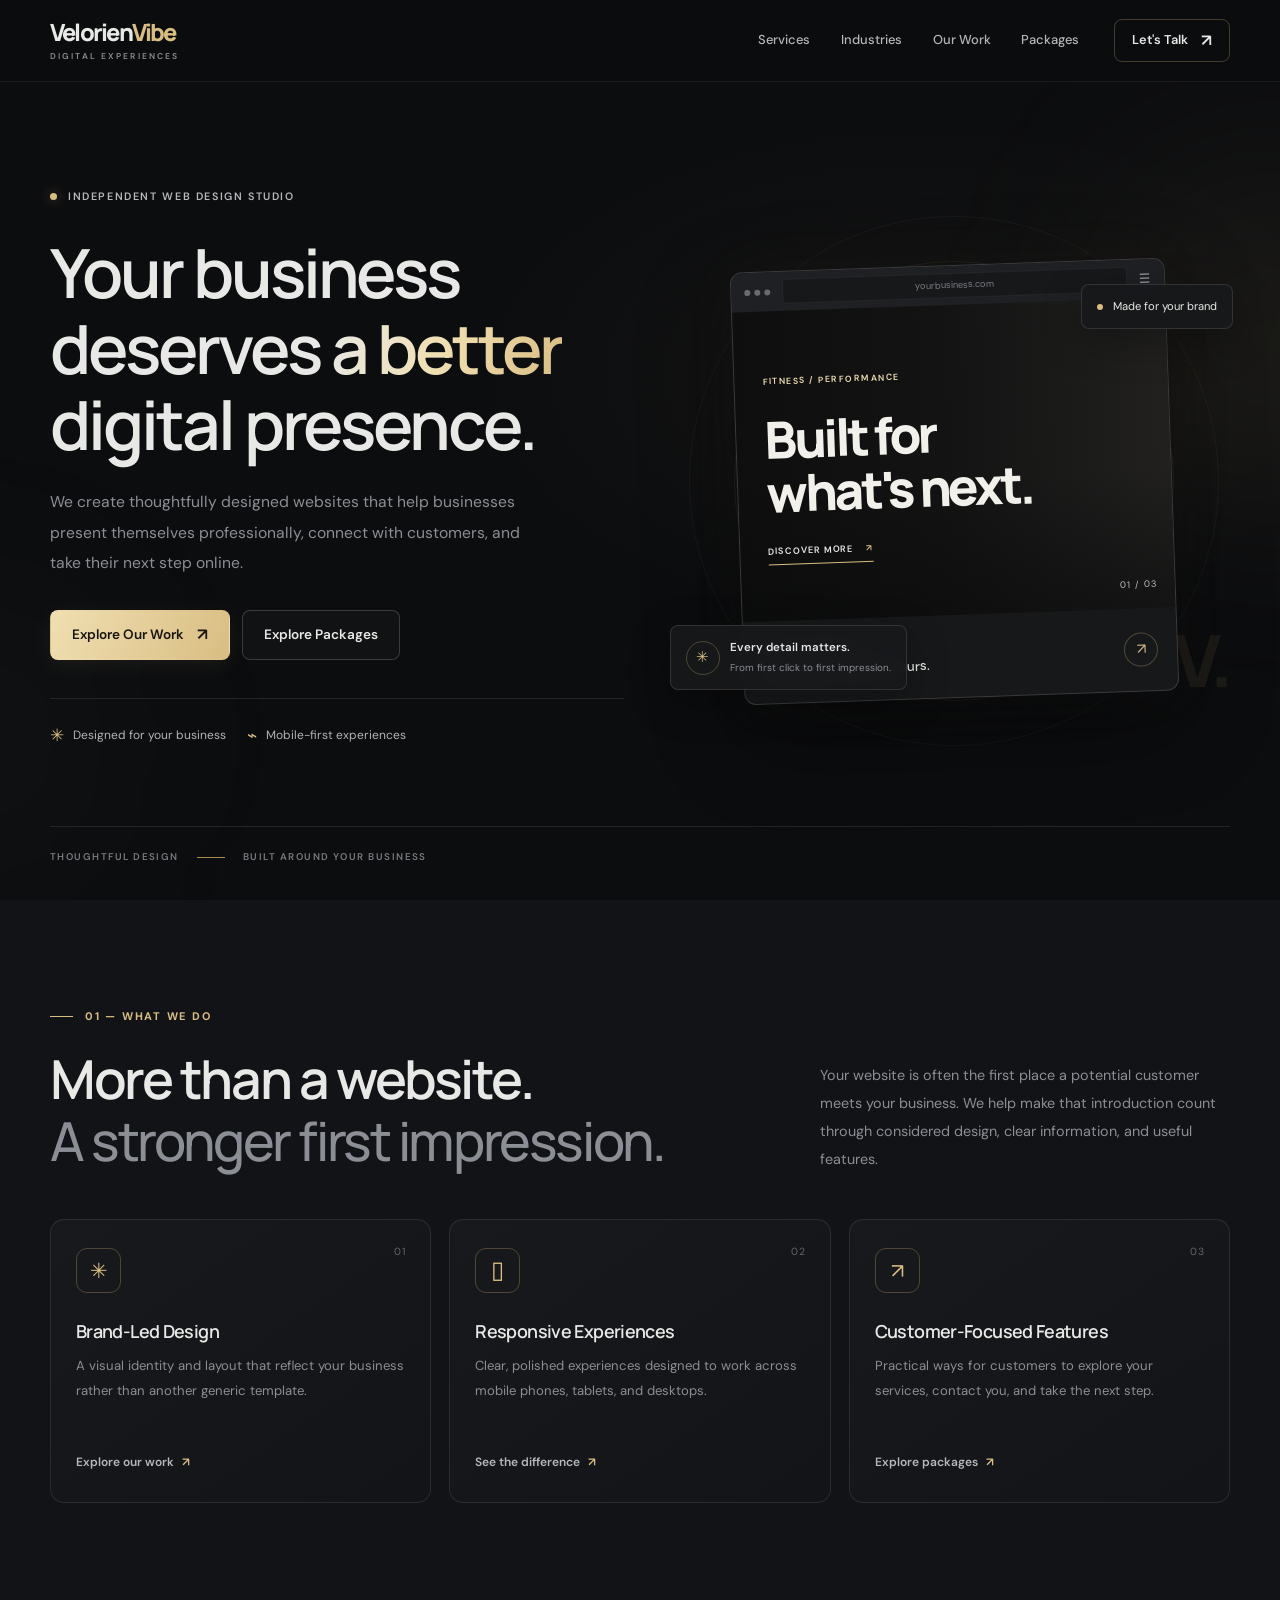
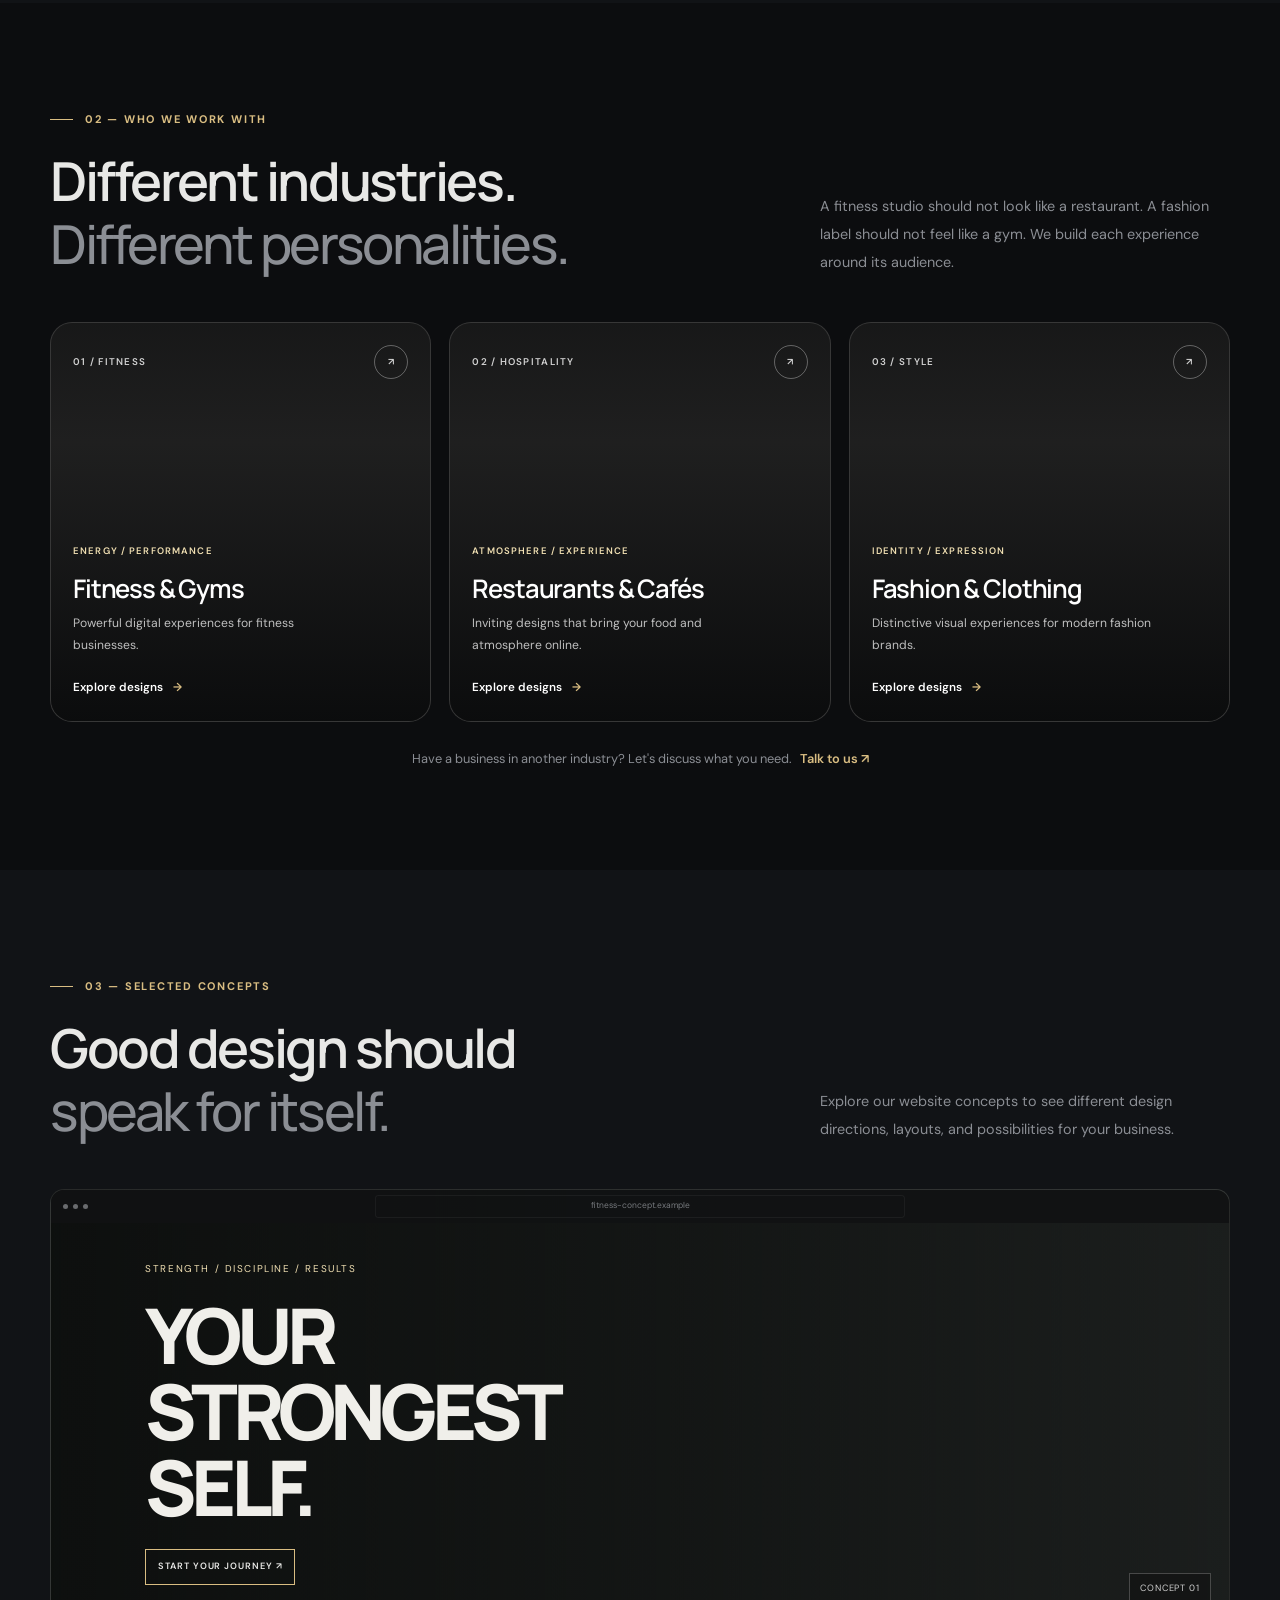
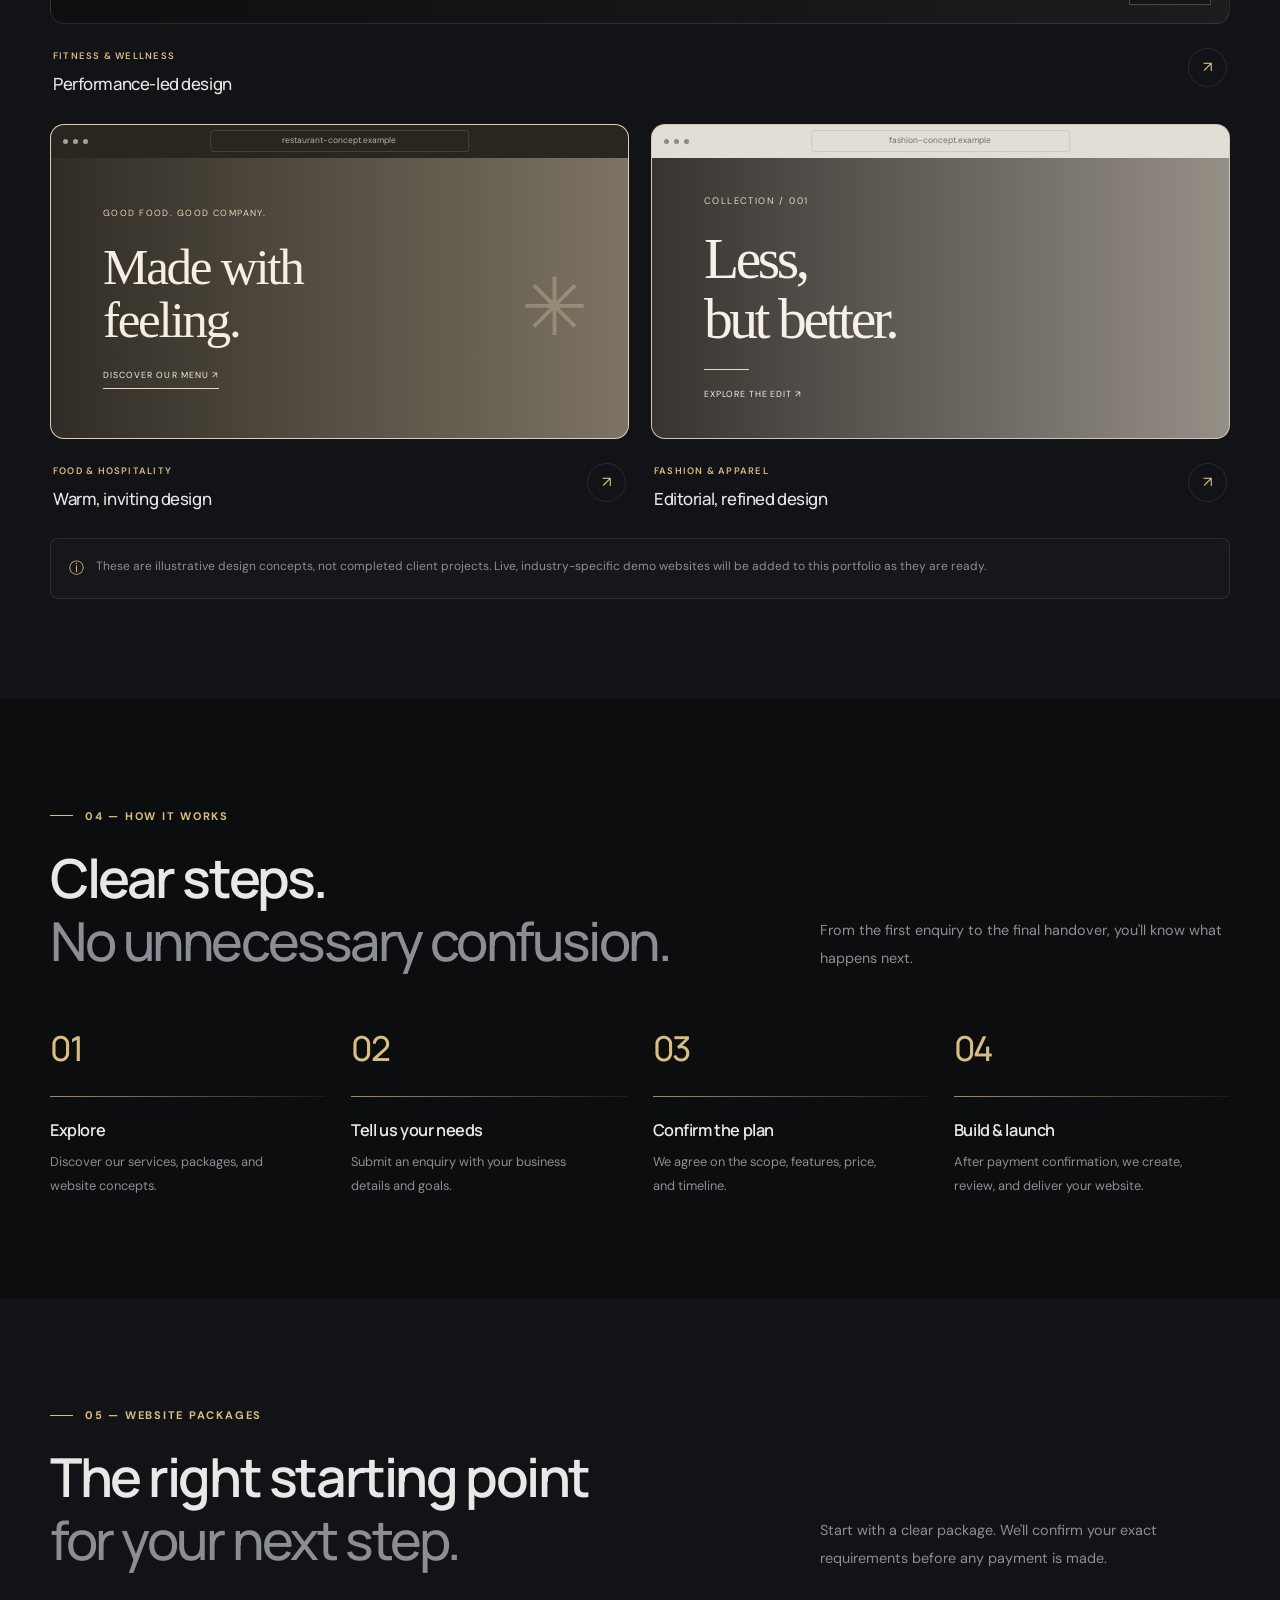
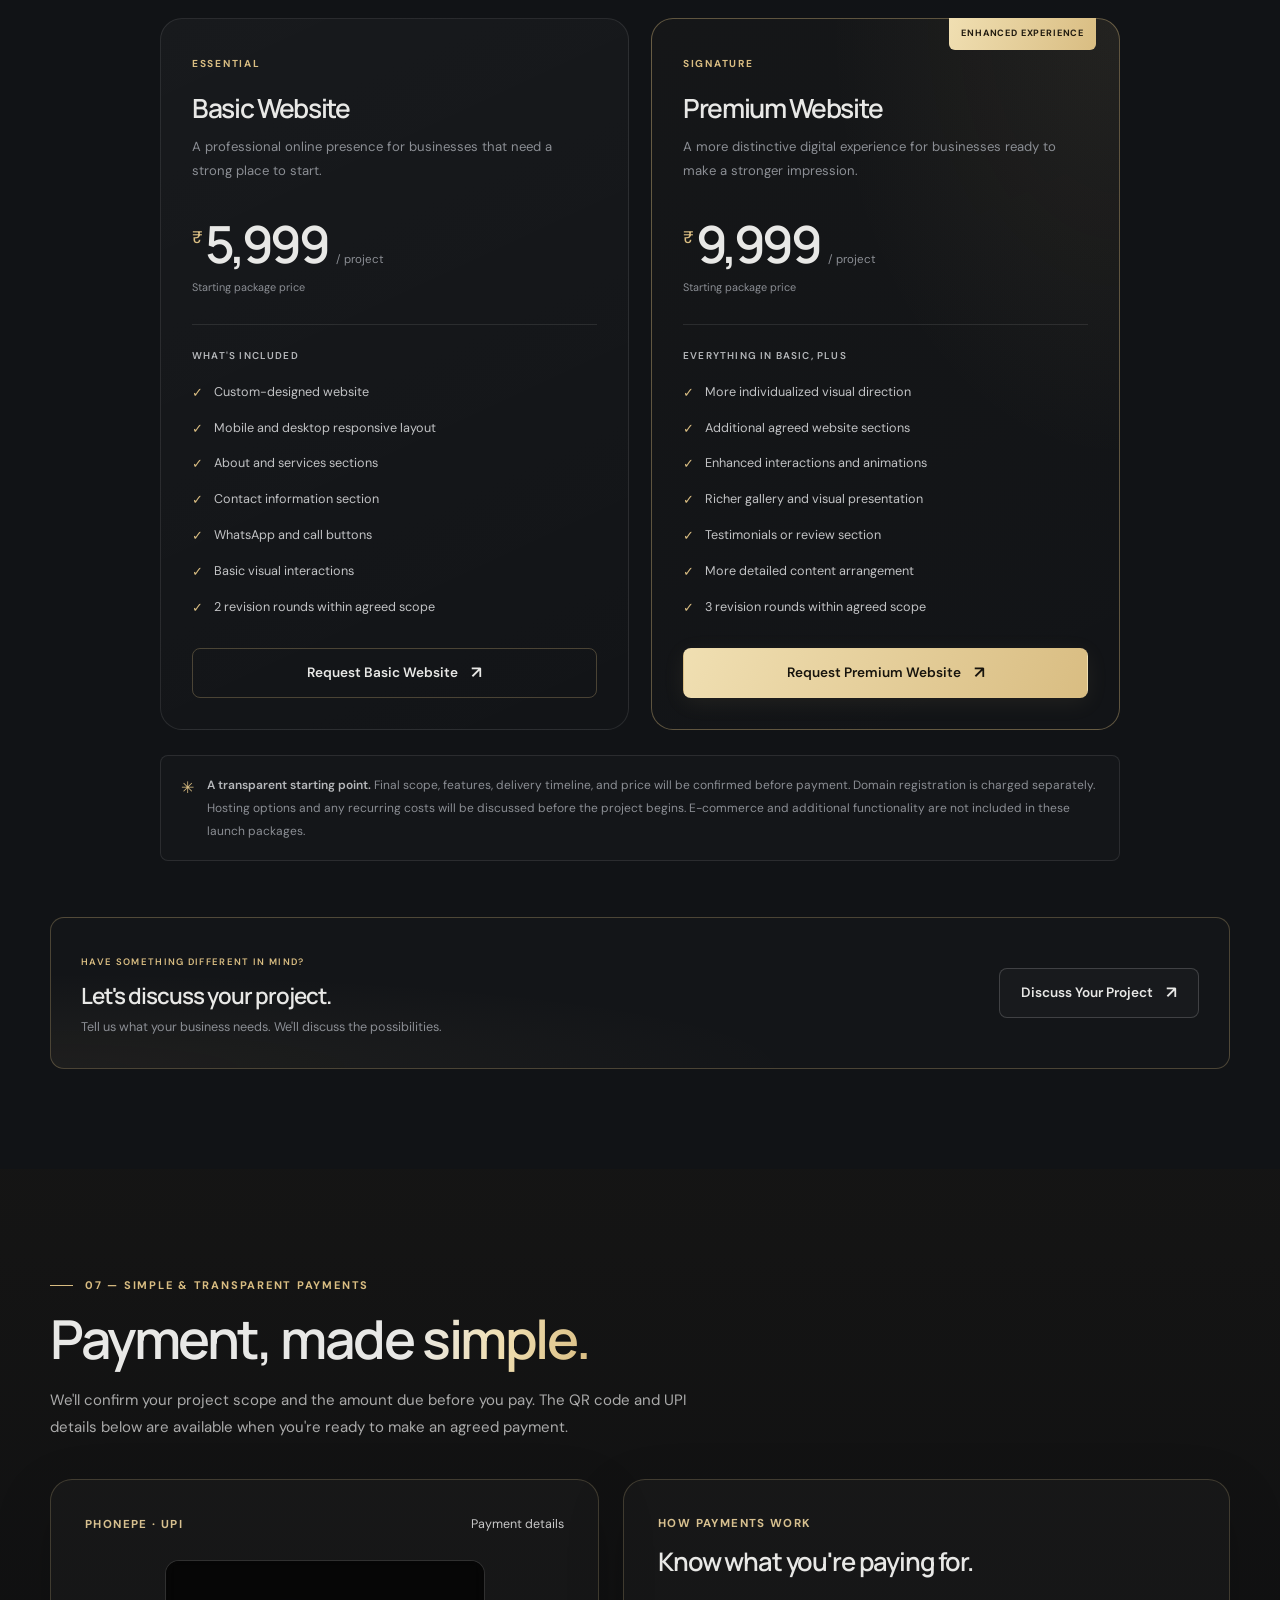
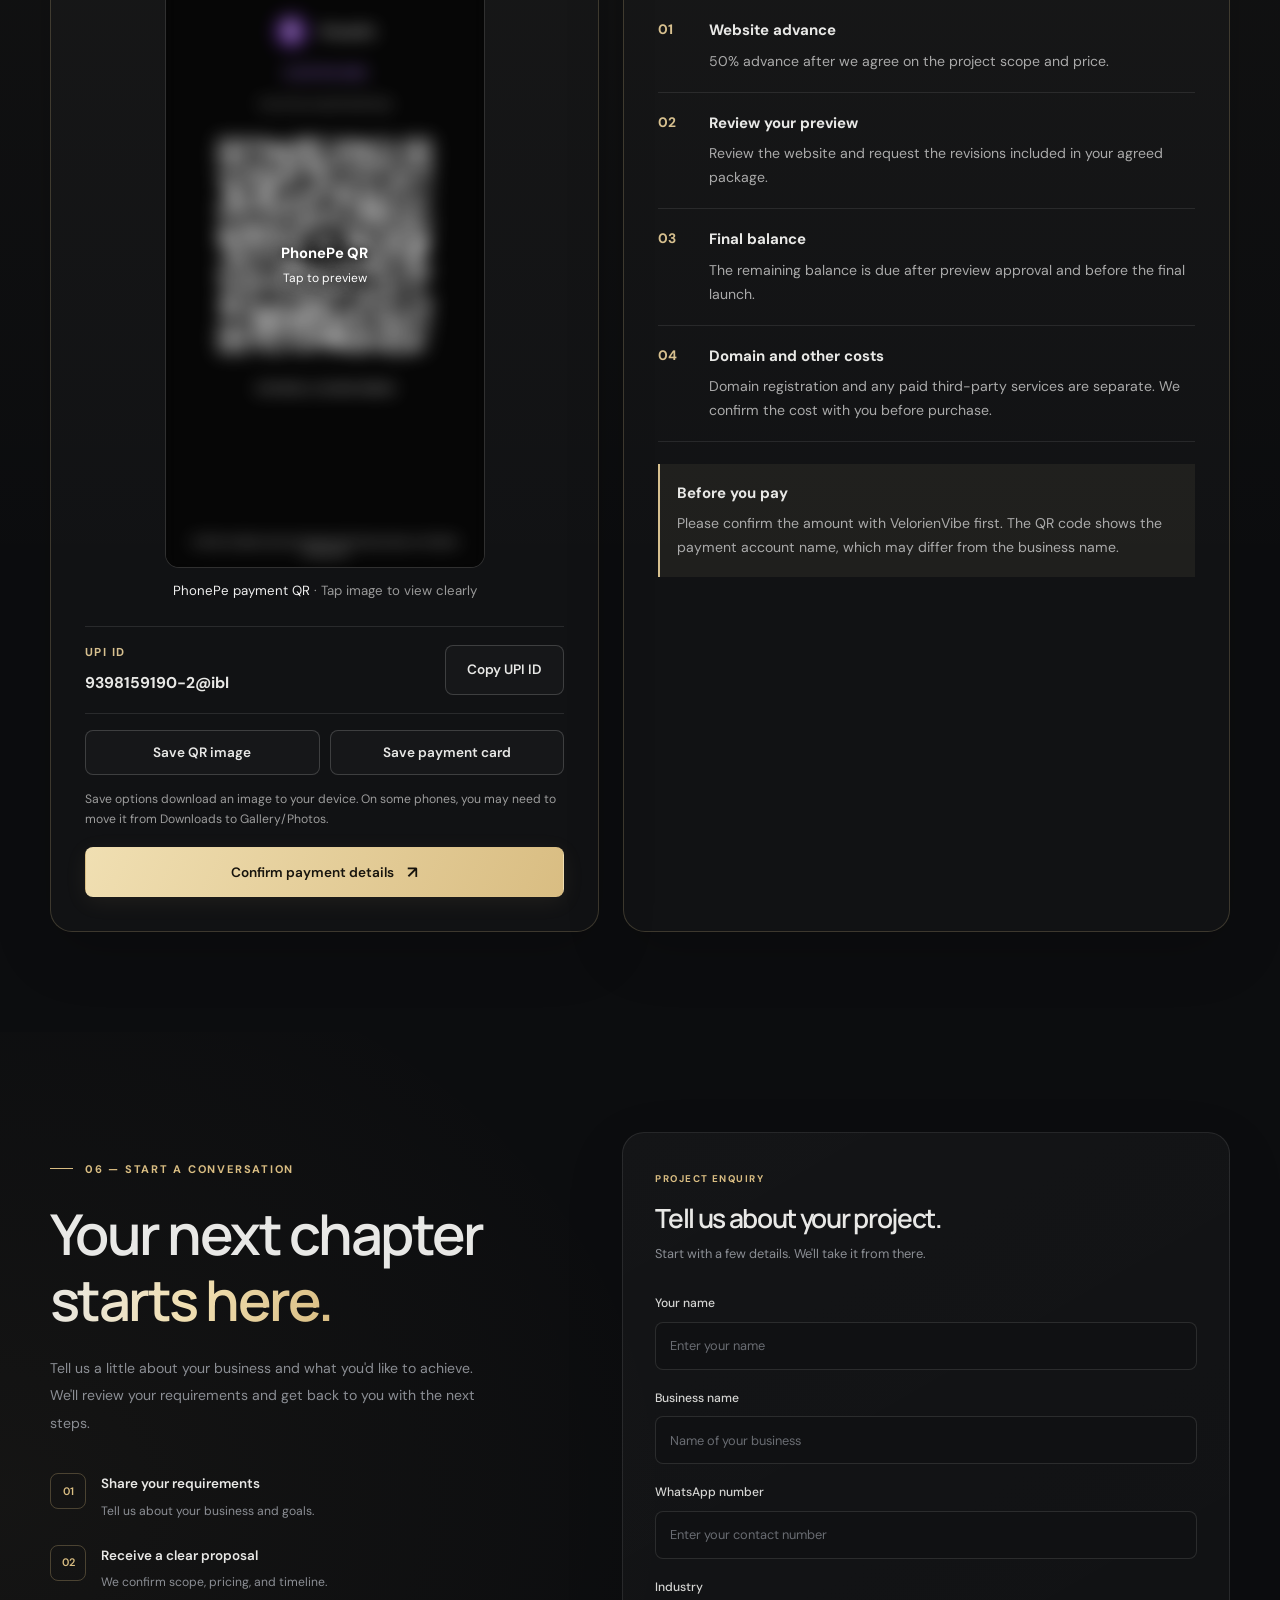
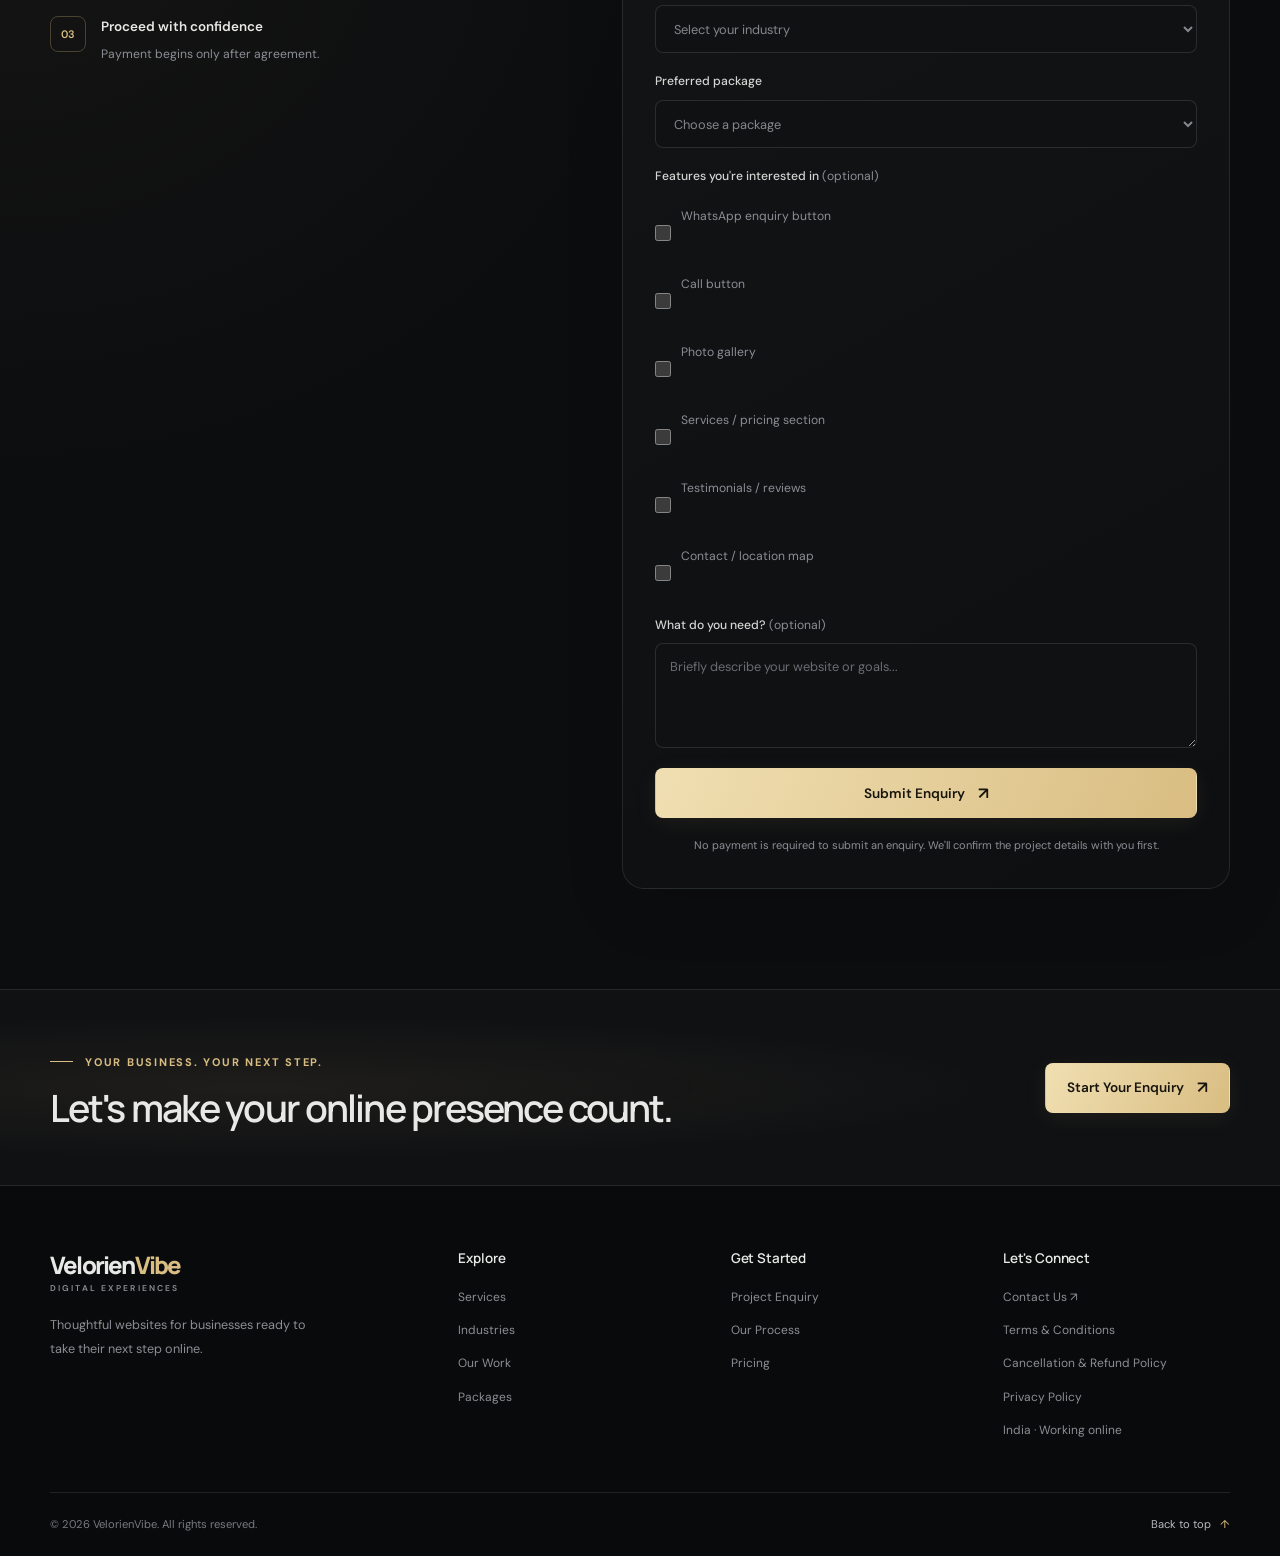
==== index.html @ 6d1ab7b6 "first commit" ====
<!DOCTYPE html>
<html lang="en">
<head>
    <meta charset="UTF-8">
    <meta name="viewport" content="width=device-width, initial-scale=1.0">

    <meta name="theme-color" content="#101010">
    <meta name="description" content="VelorienVibe creates professional, responsive websites for gyms, restaurants, fashion brands, and growing businesses. Explore our designs and request your website.">

    <title>VelorienVibe | Websites That Move Your Business Forward</title>

    <link rel="preconnect" href="https://fonts.googleapis.com">
    <link rel="preconnect" href="https://fonts.gstatic.com" crossorigin>

    <link href="https://fonts.googleapis.com/css2?family=DM+Sans:wght@400;500;600;700&family=Manrope:wght@400;500;600;700;800&display=swap" rel="stylesheet">

    <link rel="stylesheet" href="style.css">

    <script src="script.js" defer></script>
</head>

<body>

    <!-- Accessibility -->
    <a href="#main-content" class="skip-link">Skip to content</a>

    <!-- Header -->
    <header class="site-header" id="top">

        <div class="container header-inner">

            <a href="#top" class="brand" aria-label="VelorienVibe home">
                <span class="brand-name">Velorien<span>Vibe</span></span>
                <span class="brand-caption">DIGITAL EXPERIENCES</span>
            </a>

            <button
                class="menu-toggle"
                id="menu-toggle"
                type="button"
                aria-label="Open navigation menu"
                aria-expanded="false"
                aria-controls="primary-navigation"
            >
                <span></span>
                <span></span>
                <span></span>
            </button>

            <nav class="primary-navigation" id="primary-navigation" aria-label="Main navigation">

                <a href="#services" class="nav-link">Services</a>
                <a href="#industries" class="nav-link">Industries</a>
                <a href="#portfolio" class="nav-link">Our Work</a>
                <a href="#packages" class="nav-link">Packages</a>

                <a href="#contact" class="button button-small button-outline nav-contact">
                    Let's Talk <span aria-hidden="true">↗</span>
                </a>

            </nav>

        </div>

    </header>


    <main id="main-content">

        <!-- Hero -->
        <section class="hero section-padding">

            <div class="hero-glow hero-glow-one"></div>
            <div class="hero-glow hero-glow-two"></div>

            <div class="container hero-grid">

                <div class="hero-content">

                    <div class="eyebrow">
                        <span class="status-dot"></span>
                        <span>INDEPENDENT WEB DESIGN STUDIO</span>
                    </div>

                    <h1>
                        Your business deserves
                        <span class="text-gradient">a better</span>
                        <span class="hero-heading-last">digital presence.</span>
                    </h1>

                    <p class="hero-description">
                        We create thoughtfully designed websites that help
                        businesses present themselves professionally, connect
                        with customers, and take their next step online.
                    </p>

                    <div class="hero-actions">

                        <a href="#portfolio" class="button button-primary">
                            Explore Our Work
                            <span aria-hidden="true">↗</span>
                        </a>

                        <a href="#packages" class="button button-secondary">
                            Explore Packages
                        </a>

                    </div>

                    <div class="hero-proof">

                        <div class="proof-item">
                            <span class="proof-icon" aria-hidden="true">✳</span>
                            <span>Designed for your business</span>
                        </div>

                        <div class="proof-item">
                            <span class="proof-icon" aria-hidden="true">⌁</span>
                            <span>Mobile-first experiences</span>
                        </div>

                    </div>

                </div>


                <!-- Visual portfolio preview -->
                <div class="hero-visual" aria-label="Website design preview">

                    <div class="visual-orbit orbit-one"></div>
                    <div class="visual-orbit orbit-two"></div>

                    <div class="floating-label label-top">
                        <span class="label-dot"></span>
                        Made for your brand
                    </div>

                    <div class="showcase-window">

                        <div class="showcase-topbar">

                            <div class="window-dots" aria-hidden="true">
                                <span></span>
                                <span></span>
                                <span></span>
                            </div>

                            <div class="window-address">yourbusiness.com</div>

                            <span class="window-menu-icon" aria-hidden="true">☰</span>

                        </div>

                        <div class="showcase-image showcase-gym">

                            <div class="showcase-image-overlay"></div>

                            <div class="showcase-copy">

                                <span class="showcase-category">FITNESS / PERFORMANCE</span>

                                <h2>Built for<br>what's next.</h2>

                                <span class="showcase-cta">
                                    DISCOVER MORE <span aria-hidden="true">↗</span>
                                </span>

                            </div>

                            <div class="showcase-index">01 / 03</div>

                        </div>

                        <div class="showcase-bottom">

                            <div>
                                <span class="mini-label">DESIGN APPROACH</span>
                                <strong>Purposeful. Distinct. Yours.</strong>
                            </div>

                            <span class="showcase-arrow" aria-hidden="true">↗</span>

                        </div>

                    </div>


                    <div class="floating-label label-bottom">
                        <span class="gold-star" aria-hidden="true">✳</span>

                        <div>
                            <strong>Every detail matters.</strong>
                            <span>From first click to first impression.</span>
                        </div>

                    </div>

                    <span class="visual-decoration decoration-one" aria-hidden="true">V.</span>

                </div>

            </div>

            <div class="container hero-bottom-line">
                <span>THOUGHTFUL DESIGN</span>
                <span class="bottom-line-divider"></span>
                <span>BUILT AROUND YOUR BUSINESS</span>
            </div>

        </section>


        <!-- Brand introduction -->
        <section class="intro-section section-padding" id="services">

            <div class="container">

                <div class="section-heading">

                    <div class="section-kicker">01 — WHAT WE DO</div>

                    <div class="section-heading-main">

                        <h2>
                            More than a website.<br>
                            <span class="text-muted">A stronger first impression.</span>
                        </h2>

                        <p>
                            Your website is often the first place a potential
                            customer meets your business. We help make that
                            introduction count through considered design,
                            clear information, and useful features.
                        </p>

                    </div>

                </div>


                <div class="service-grid">

                    <article class="service-card">

                        <span class="service-number">01</span>

                        <div class="service-icon" aria-hidden="true">✳</div>

                        <h3>Brand-Led Design</h3>

                        <p>
                            A visual identity and layout that reflect your
                            business rather than another generic template.
                        </p>

                        <a href="#portfolio" class="text-link">
                            Explore our work <span aria-hidden="true">↗</span>
                        </a>

                    </article>


                    <article class="service-card">

                        <span class="service-number">02</span>

                        <div class="service-icon service-icon-mobile" aria-hidden="true">▯</div>

                        <h3>Responsive Experiences</h3>

                        <p>
                            Clear, polished experiences designed to work
                            across mobile phones, tablets, and desktops.
                        </p>

                        <a href="#portfolio" class="text-link">
                            See the difference <span aria-hidden="true">↗</span>
                        </a>

                    </article>


                    <article class="service-card">

                        <span class="service-number">03</span>

                        <div class="service-icon" aria-hidden="true">↗</div>

                        <h3>Customer-Focused Features</h3>

                        <p>
                            Practical ways for customers to explore your
                            services, contact you, and take the next step.
                        </p>

                        <a href="#packages" class="text-link">
                            Explore packages <span aria-hidden="true">↗</span>
                        </a>

                    </article>

                </div>

            </div>

        </section>


        <!-- Industries -->
        <section class="industries-section section-padding" id="industries">

            <div class="container">

                <div class="section-heading">

                    <div class="section-kicker">02 — WHO WE WORK WITH</div>

                    <div class="section-heading-main">

                        <h2>
                            Different industries.<br>
                            <span class="text-muted">Different personalities.</span>
                        </h2>

                        <p>
                            A fitness studio should not look like a restaurant.
                            A fashion label should not feel like a gym.
                            We build each experience around its audience.
                        </p>

                    </div>

                </div>


                <div class="industry-grid">

                    <a href="#portfolio" class="industry-card industry-fitness">

                        <div class="industry-card-overlay"></div>

                        <div class="industry-topline">
                            <span>01 / FITNESS</span>
                            <span class="industry-arrow" aria-hidden="true">↗</span>
                        </div>

                        <div class="industry-content">
                            <span class="industry-small-title">ENERGY / PERFORMANCE</span>
                            <h3>Fitness & Gyms</h3>
                            <p>Powerful digital experiences for fitness businesses.</p>
                            <span class="industry-explore">Explore designs <span aria-hidden="true">→</span></span>
                        </div>

                    </a>


                    <a href="#portfolio" class="industry-card industry-restaurant">

                        <div class="industry-card-overlay"></div>

                        <div class="industry-topline">
                            <span>02 / HOSPITALITY</span>
                            <span class="industry-arrow" aria-hidden="true">↗</span>
                        </div>

                        <div class="industry-content">
                            <span class="industry-small-title">ATMOSPHERE / EXPERIENCE</span>
                            <h3>Restaurants & Cafés</h3>
                            <p>Inviting designs that bring your food and atmosphere online.</p>
                            <span class="industry-explore">Explore designs <span aria-hidden="true">→</span></span>
                        </div>

                    </a>


                    <a href="#portfolio" class="industry-card industry-fashion">

                        <div class="industry-card-overlay"></div>

                        <div class="industry-topline">
                            <span>03 / STYLE</span>
                            <span class="industry-arrow" aria-hidden="true">↗</span>
                        </div>

                        <div class="industry-content">
                            <span class="industry-small-title">IDENTITY / EXPRESSION</span>
                            <h3>Fashion & Clothing</h3>
                            <p>Distinctive visual experiences for modern fashion brands.</p>
                            <span class="industry-explore">Explore designs <span aria-hidden="true">→</span></span>
                        </div>

                    </a>

                </div>

                <p class="industry-note">
                    Have a business in another industry? Let's discuss what you need.
                    <a href="#contact">Talk to us <span aria-hidden="true">↗</span></a>
                </p>

            </div>

        </section>


        <!-- Portfolio -->
        <section class="portfolio-section section-padding" id="portfolio">

            <div class="container">

                <div class="section-heading">

                    <div class="section-kicker">03 — SELECTED CONCEPTS</div>

                    <div class="section-heading-main">

                        <h2>
                            Good design should<br>
                            <span class="text-muted">speak for itself.</span>
                        </h2>

                        <p>
                            Explore our website concepts to see different
                            design directions, layouts, and possibilities
                            for your business.
                        </p>

                    </div>

                </div>


                <div class="portfolio-grid">

                    <article class="portfolio-card portfolio-large">

                        <a href="#contact" class="portfolio-preview preview-fitness" aria-label="Enquire about a fitness website">

                            <div class="preview-browser">
                                <span></span><span></span><span></span>
                                <div class="preview-url">fitness-concept.example</div>
                            </div>

                            <div class="preview-fitness-content">
                                <span>STRENGTH / DISCIPLINE / RESULTS</span>
                                <strong>YOUR<br>STRONGEST<br>SELF.</strong>
                                <span class="preview-mini-button">START YOUR JOURNEY ↗</span>
                            </div>

                            <span class="preview-stamp">CONCEPT 01</span>

                        </a>

                        <div class="portfolio-info">
                            <div>
                                <span class="portfolio-category">FITNESS & WELLNESS</span>
                                <h3>Performance-led design</h3>
                            </div>

                            <a href="#contact" class="portfolio-link" aria-label="Enquire about performance-led design">↗</a>
                        </div>

                    </article>


                    <article class="portfolio-card">

                        <a href="#contact" class="portfolio-preview preview-restaurant" aria-label="Enquire about a restaurant website">

                            <div class="preview-browser">
                                <span></span><span></span><span></span>
                                <div class="preview-url">restaurant-concept.example</div>
                            </div>

                            <div class="preview-restaurant-content">
                                <span>GOOD FOOD. GOOD COMPANY.</span>
                                <strong>Made with<br>feeling.</strong>
                                <span class="restaurant-decoration" aria-hidden="true">✳</span>
                                <span class="restaurant-mini-link">DISCOVER OUR MENU ↗</span>
                            </div>

                        </a>

                        <div class="portfolio-info">
                            <div>
                                <span class="portfolio-category">FOOD & HOSPITALITY</span>
                                <h3>Warm, inviting design</h3>
                            </div>

                            <a href="#contact" class="portfolio-link" aria-label="Enquire about restaurant design">↗</a>
                        </div>

                    </article>


                    <article class="portfolio-card">

                        <a href="#contact" class="portfolio-preview preview-fashion" aria-label="Enquire about a fashion website">

                            <div class="preview-browser">
                                <span></span><span></span><span></span>
                                <div class="preview-url">fashion-concept.example</div>
                            </div>

                            <div class="preview-fashion-content">
                                <span>COLLECTION / 001</span>
                                <strong>Less,<br>but better.</strong>
                                <span class="fashion-line"></span>
                                <span class="fashion-mini-link">EXPLORE THE EDIT ↗</span>
                            </div>

                        </a>

                        <div class="portfolio-info">
                            <div>
                                <span class="portfolio-category">FASHION & APPAREL</span>
                                <h3>Editorial, refined design</h3>
                            </div>

                            <a href="#contact" class="portfolio-link" aria-label="Enquire about fashion design">↗</a>
                        </div>

                    </article>

                </div>


                <div class="portfolio-disclaimer">
                    <span class="disclaimer-icon" aria-hidden="true">ⓘ</span>
                    <p>
                        These are illustrative design concepts, not completed client projects.
                        Live, industry-specific demo websites will be added to this portfolio
                        as they are ready.
                    </p>
                </div>

            </div>

        </section>


        <!-- Process -->
        <section class="process-section section-padding" id="process">

            <div class="container">

                <div class="section-heading">

                    <div class="section-kicker">04 — HOW IT WORKS</div>

                    <div class="section-heading-main">

                        <h2>
                            Clear steps.<br>
                            <span class="text-muted">No unnecessary confusion.</span>
                        </h2>

                        <p>
                            From the first enquiry to the final handover,
                            you'll know what happens next.
                        </p>

                    </div>

                </div>


                <div class="process-grid">

                    <article class="process-step">
                        <span class="process-number">01</span>
                        <span class="process-line"></span>
                        <h3>Explore</h3>
                        <p>Discover our services, packages, and website concepts.</p>
                    </article>

                    <article class="process-step">
                        <span class="process-number">02</span>
                        <span class="process-line"></span>
                        <h3>Tell us your needs</h3>
                        <p>Submit an enquiry with your business details and goals.</p>
                    </article>

                    <article class="process-step">
                        <span class="process-number">03</span>
                        <span class="process-line"></span>
                        <h3>Confirm the plan</h3>
                        <p>We agree on the scope, features, price, and timeline.</p>
                    </article>

                    <article class="process-step">
                        <span class="process-number">04</span>
                        <span class="process-line"></span>
                        <h3>Build & launch</h3>
                        <p>After payment confirmation, we create, review, and deliver your website.</p>
                    </article>

                </div>

            </div>

        </section>


        <!-- Packages -->
        <section class="packages-section section-padding" id="packages">

            <div class="container">

                <div class="section-heading">

                    <div class="section-kicker">05 — WEBSITE PACKAGES</div>

                    <div class="section-heading-main">

                        <h2>
                            The right starting point<br>
                            <span class="text-muted">for your next step.</span>
                        </h2>

                        <p>
                            Start with a clear package. We'll confirm your
                            exact requirements before any payment is made.
                        </p>

                    </div>

                </div>


                <div class="package-grid">

                    <!-- Basic -->
                    <article class="package-card">

                        <div class="package-top">

                            <span class="package-label">ESSENTIAL</span>

                            <h3>Basic Website</h3>

                            <p>
                                A professional online presence for businesses
                                that need a strong place to start.
                            </p>

                            <div class="package-price">
                                <span class="currency">₹</span>
                                <span class="price-number">5,999</span>
                                <span class="price-suffix">/ project</span>
                            </div>

                            <span class="package-price-note">Starting package price</span>

                        </div>


                        <div class="package-divider"></div>

                        <div class="package-features-heading">WHAT'S INCLUDED</div>

                        <ul class="feature-list">
                            <li><span aria-hidden="true">✓</span> Custom-designed website</li>
                            <li><span aria-hidden="true">✓</span> Mobile and desktop responsive layout</li>
                            <li><span aria-hidden="true">✓</span> About and services sections</li>
                            <li><span aria-hidden="true">✓</span> Contact information section</li>
                            <li><span aria-hidden="true">✓</span> WhatsApp and call buttons</li>
                            <li><span aria-hidden="true">✓</span> Basic visual interactions</li>
                            <li><span aria-hidden="true">✓</span> 2 revision rounds within agreed scope</li>
                        </ul>

                        <a
                            href="#contact"
                            class="button button-package button-outline"
                            data-package="Basic Website"
                        >
                            Request Basic Website
                            <span aria-hidden="true">↗</span>
                        </a>

                    </article>


                    <!-- Premium -->
                    <article class="package-card package-featured">

                        <div class="package-ribbon">ENHANCED EXPERIENCE</div>

                        <div class="package-top">

                            <span class="package-label">SIGNATURE</span>

                            <h3>Premium Website</h3>

                            <p>
                                A more distinctive digital experience for
                                businesses ready to make a stronger impression.
                            </p>

                            <div class="package-price">
                                <span class="currency">₹</span>
                                <span class="price-number">9,999</span>
                                <span class="price-suffix">/ project</span>
                            </div>

                            <span class="package-price-note">Starting package price</span>

                        </div>


                        <div class="package-divider"></div>

                        <div class="package-features-heading">EVERYTHING IN BASIC, PLUS</div>

                        <ul class="feature-list">
                            <li><span aria-hidden="true">✓</span> More individualized visual direction</li>
                            <li><span aria-hidden="true">✓</span> Additional agreed website sections</li>
                            <li><span aria-hidden="true">✓</span> Enhanced interactions and animations</li>
                            <li><span aria-hidden="true">✓</span> Richer gallery and visual presentation</li>
                            <li><span aria-hidden="true">✓</span> Testimonials or review section</li>
                            <li><span aria-hidden="true">✓</span> More detailed content arrangement</li>
                            <li><span aria-hidden="true">✓</span> 3 revision rounds within agreed scope</li>
                        </ul>

                        <a
                            href="#contact"
                            class="button button-package button-primary"
                            data-package="Premium Website"
                        >
                            Request Premium Website
                            <span aria-hidden="true">↗</span>
                        </a>

                    </article>

                </div>


                <div class="package-terms">

                    <span class="terms-icon" aria-hidden="true">✳</span>

                    <p>
                        <strong>A transparent starting point.</strong>
                        Final scope, features, delivery timeline, and price
                        will be confirmed before payment. Domain registration
                        is charged separately. Hosting options and any
                        recurring costs will be discussed before the project
                        begins. E-commerce and additional functionality are
                        not included in these launch packages.
                    </p>

                </div>


                <div class="custom-project">

                    <div>
                        <span class="custom-kicker">HAVE SOMETHING DIFFERENT IN MIND?</span>
                        <h3>Let's discuss your project.</h3>
                        <p>Tell us what your business needs. We'll discuss the possibilities.</p>
                    </div>

                    <a href="#contact" class="button button-secondary">
                        Discuss Your Project <span aria-hidden="true">↗</span>
                    </a>

                </div>

            </div>

        </section>



        <!-- Payment information -->
        <section class="payment-section section-padding" id="payment">
            <div class="container">
                <div class="payment-intro">
                    <div class="section-kicker">07 — SIMPLE & TRANSPARENT PAYMENTS</div>
                    <h2>Payment, made <span class="text-gradient">simple.</span></h2>
                    <p>We'll confirm your project scope and the amount due before you pay. The QR code and UPI details below are available when you're ready to make an agreed payment.</p>
                </div>
                <div class="payment-layout">
                    <div class="payment-card payment-qr-card">
                        <div class="payment-card-top">
                            <span class="payment-eyebrow">PHONEPE · UPI</span>
                            <span class="payment-status-dot">Payment details</span>
                        </div>
                        <button type="button" class="qr-preview" id="qrPreviewButton" aria-label="Preview PhonePe payment QR code">
                            <img src="phonepe-qr.png" alt="PhonePe UPI QR code" id="paymentQrImage">
                            <span class="qr-preview-overlay"><span class="qr-preview-title">PhonePe QR</span><span class="qr-preview-hint">Tap to preview</span></span>
                        </button>
                        <p class="qr-caption">PhonePe payment QR <span>· Tap image to view clearly</span></p>
                        <div class="upi-row">
                            <div><span class="payment-label">UPI ID</span><strong id="paymentUpiId">9398159190-2@ibl</strong></div>
                            <button type="button" class="button button-secondary copy-upi-button" id="copyUpiButton">Copy UPI ID</button>
                        </div>
                        <div class="payment-actions">
                            <button type="button" class="button button-secondary" id="saveQrButton">Save QR image</button>
                            <button type="button" class="button button-secondary" id="savePaymentCardButton">Save payment card</button>
                        </div>
                        <p class="payment-small-note" id="paymentActionStatus" role="status" aria-live="polite">Save options download an image to your device. On some phones, you may need to move it from Downloads to Gallery/Photos.</p>
                        <button type="button" class="button button-primary payment-confirm-button" id="confirmPaymentButton">Confirm payment details <span aria-hidden="true">↗</span></button>
                    </div>
                    <div class="payment-card payment-steps-card">
                        <span class="payment-eyebrow">HOW PAYMENTS WORK</span>
                        <h3>Know what you're paying for.</h3>
                        <div class="payment-step"><span>01</span><div><strong>Website advance</strong><p>50% advance after we agree on the project scope and price.</p></div></div>
                        <div class="payment-step"><span>02</span><div><strong>Review your preview</strong><p>Review the website and request the revisions included in your agreed package.</p></div></div>
                        <div class="payment-step"><span>03</span><div><strong>Final balance</strong><p>The remaining balance is due after preview approval and before the final launch.</p></div></div>
                        <div class="payment-step"><span>04</span><div><strong>Domain and other costs</strong><p>Domain registration and any paid third-party services are separate. We confirm the cost with you before purchase.</p></div></div>
                        <div class="payment-note"><strong>Before you pay</strong><p>Please confirm the amount with VelorienVibe first. The QR code shows the payment account name, which may differ from the business name.</p></div>
                    </div>
                </div>
            </div>
        </section>

        <!-- QR preview modal -->
        <div class="vv-modal" id="qrPreviewModal" role="dialog" aria-modal="true" aria-labelledby="qrModalTitle" hidden>
            <div class="vv-modal-backdrop" data-close-modal="qrPreviewModal"></div>
            <div class="vv-modal-panel qr-modal-panel">
                <button type="button" class="vv-modal-close" aria-label="Close QR preview" data-close-modal="qrPreviewModal">×</button>
                <span class="payment-eyebrow">PHONEPE · UPI</span>
                <h3 id="qrModalTitle">Scan & pay</h3>
                <img src="phonepe-qr.png" alt="Full PhonePe UPI QR code" class="qr-full-image">
                <p class="modal-upi-text">UPI ID: <strong>9398159190-2@ibl</strong></p>
                <div class="payment-actions modal-actions"><button type="button" class="button button-secondary" id="modalSaveQrButton">Save QR image</button><button type="button" class="button button-primary" data-close-modal="qrPreviewModal">Done</button></div>
            </div>
        </div>

        <!-- Payment confirmation modal -->
        <div class="vv-modal" id="paymentConfirmModal" role="dialog" aria-modal="true" aria-labelledby="paymentConfirmTitle" hidden>
            <div class="vv-modal-backdrop" data-close-modal="paymentConfirmModal"></div>
            <div class="vv-modal-panel confirm-modal-panel">
                <div class="confirm-modal-icon" aria-hidden="true">?</div>
                <h3 id="paymentConfirmTitle">Have you completed the payment?</h3>
                <p>Choose an option below. If you haven't paid yet, we'll keep you here so you can view the QR code and UPI details.</p>
                <div class="confirm-modal-actions"><button type="button" class="button button-primary" id="paymentYesButton">Yes, done</button><button type="button" class="button button-secondary" id="paymentNoButton">No, not done yet</button></div>
            </div>
        </div>

        <!-- Contact -->
        <section class="contact-section section-padding" id="contact">

            <div class="container contact-grid">

                <div class="contact-content">

                    <div class="section-kicker">06 — START A CONVERSATION</div>

                    <h2>
                        Your next chapter<br>
                        <span class="text-gradient">starts here.</span>
                    </h2>

                    <p>
                        Tell us a little about your business and what you'd
                        like to achieve. We'll review your requirements and
                        get back to you with the next steps.
                    </p>

                    <div class="contact-points">

                        <div class="contact-point">
                            <span class="contact-point-icon" aria-hidden="true">01</span>
                            <div>
                                <strong>Share your requirements</strong>
                                <span>Tell us about your business and goals.</span>
                            </div>
                        </div>

                        <div class="contact-point">
                            <span class="contact-point-icon" aria-hidden="true">02</span>
                            <div>
                                <strong>Receive a clear proposal</strong>
                                <span>We confirm scope, pricing, and timeline.</span>
                            </div>
                        </div>

                        <div class="contact-point">
                            <span class="contact-point-icon" aria-hidden="true">03</span>
                            <div>
                                <strong>Proceed with confidence</strong>
                                <span>Payment begins only after agreement.</span>
                            </div>
                        </div>

                    </div>

                </div>


                <!-- Front-end form structure; submission integration comes later -->
                <div class="contact-form-card">

                    <div class="form-heading">
                        <span class="form-step-label">PROJECT ENQUIRY</span>
                        <h3>Tell us about your project.</h3>
                        <p>Start with a few details. We'll take it from there.</p>
                    </div>


                    <form id="enquiry-form">

                        <div class="form-field">

                            <label for="customer-name">Your name</label>

                            <input
                                type="text"
                                id="customer-name"
                                name="name"
                                placeholder="Enter your name"
                                autocomplete="name"
                                required
                            >

                        </div>


                        <div class="form-field">

                            <label for="business-name">Business name</label>

                            <input
                                type="text"
                                id="business-name"
                                name="business"
                                placeholder="Name of your business"
                                autocomplete="organization"
                                required
                            >

                        </div>


                        <div class="form-field">

                            <label for="customer-phone">WhatsApp number</label>

                            <input
                                type="tel"
                                id="customer-phone"
                                name="phone"
                                placeholder="Enter your contact number"
                                autocomplete="tel"
                                inputmode="tel"
                                required
                            >

                        </div>


                        <div class="form-field">

                            <label for="business-industry">Industry</label>

                            <select id="business-industry" name="industry" required>

                                <option value="" disabled selected>Select your industry</option>
                                <option value="Fitness / Gym">Fitness / Gym</option>
                                <option value="Restaurant / Cafe">Restaurant / Café</option>
                                <option value="Fashion / Clothing">Fashion / Clothing</option>
                                <option value="Other">Other</option>

                            </select>

                        </div>


                        <div class="form-field">

                            <label for="website-package">Preferred package</label>

                            <select id="website-package" name="package" required>

                                <option value="" disabled selected>Choose a package</option>
                                <option value="Basic Website">Basic Website — ₹5,999</option>
                                <option value="Premium Website">Premium Website — ₹9,999</option>
                                <option value="Need guidance">Not sure — help me choose</option>
                                <option value="Custom project">Custom project discussion</option>

                            </select>

                        </div>


                        <fieldset class="form-field feature-options">
                            <legend>Features you're interested in <span>(optional)</span></legend>
                            <label class="feature-option"><input type="checkbox" name="features" value="WhatsApp enquiry button"> <span>WhatsApp enquiry button</span></label>
                            <label class="feature-option"><input type="checkbox" name="features" value="Call button"> <span>Call button</span></label>
                            <label class="feature-option"><input type="checkbox" name="features" value="Photo gallery"> <span>Photo gallery</span></label>
                            <label class="feature-option"><input type="checkbox" name="features" value="Services / pricing section"> <span>Services / pricing section</span></label>
                            <label class="feature-option"><input type="checkbox" name="features" value="Testimonials / reviews"> <span>Testimonials / reviews</span></label>
                            <label class="feature-option"><input type="checkbox" name="features" value="Contact / location map"> <span>Contact / location map</span></label>
                        </fieldset>


                        <div class="form-field">

                            <label for="project-details">What do you need? <span>(optional)</span></label>

                            <textarea
                                id="project-details"
                                name="details"
                                rows="3"
                                placeholder="Briefly describe your website or goals..."
                            ></textarea>

                        </div>


                        <button type="submit" class="button button-primary form-submit">
                            Submit Enquiry <span aria-hidden="true">↗</span>
                        </button>

                        <p class="form-privacy-note">
                            No payment is required to submit an enquiry.
                            We'll confirm the project details with you first.
                        </p>

                        <p class="form-status" id="form-status" role="status" aria-live="polite"></p>

                    </form>

                </div>

            </div>

        </section>


        <!-- Final CTA -->
        <section class="final-cta">

            <div class="container final-cta-inner">

                <div>
                    <span class="section-kicker">YOUR BUSINESS. YOUR NEXT STEP.</span>
                    <h2>Let's make your online presence count.</h2>
                </div>

                <a href="#contact" class="button button-primary">
                    Start Your Enquiry <span aria-hidden="true">↗</span>
                </a>

            </div>

        </section>

    </main>


    <!-- Footer -->
    <footer class="site-footer">

        <div class="container">

            <div class="footer-main">

                <div class="footer-brand-column">

                    <a href="#top" class="brand footer-brand" aria-label="VelorienVibe home">
                        <span class="brand-name">Velorien<span>Vibe</span></span>
                        <span class="brand-caption">DIGITAL EXPERIENCES</span>
                    </a>

                    <p>
                        Thoughtful websites for businesses ready
                        to take their next step online.
                    </p>

                </div>


                <div class="footer-column">
                    <h3>Explore</h3>
                    <a href="#services">Services</a>
                    <a href="#industries">Industries</a>
                    <a href="#portfolio">Our Work</a>
                    <a href="#packages">Packages</a>
                </div>


                <div class="footer-column">
                    <h3>Get Started</h3>
                    <a href="#contact">Project Enquiry</a>
                    <a href="#process">Our Process</a>
                    <a href="#packages">Pricing</a>
                </div>


                <div class="footer-column">
                    <h3>Let's Connect</h3>
                    <a href="#contact">Contact Us <span aria-hidden="true">↗</span></a>
                    <a href="terms.html">Terms &amp; Conditions</a>
                    <a href="refund-policy.html">Cancellation &amp; Refund Policy</a>
                    <a href="privacy-policy.html">Privacy Policy</a>
                    <span class="footer-location">India · Working online</span>
                </div>

            </div>


            <div class="footer-bottom">

                <span>© <span id="current-year">2026</span> VelorienVibe. All rights reserved.</span>

                <a href="#top" class="back-to-top">
                    Back to top <span aria-hidden="true">↑</span>
                </a>

            </div>

        </div>

    </footer>

</body>
</html>
---- style.css ----
/* =========================================================
   VELORIENVIBE
   Brand identity: Charcoal / Silver / Light Gold
   Responsive, mobile-first design system
========================================================= */

/* ---------- 1. Design tokens ---------- */

:root {
    color-scheme: dark;

    --bg: #0c0d0f;
    --bg-soft: #111316;
    --surface: #15171a;
    --surface-raised: #1a1c20;

    --silver: #e8e8e6;
    --silver-soft: #b6b8bb;
    --muted: #8b8e94;

    --gold: #d9bd82;
    --gold-light: #f0dfb2;
    --gold-deep: #a98b51;

    --border: rgba(232, 232, 230, 0.10);
    --border-gold: rgba(217, 189, 130, 0.28);

    --font-body: "DM Sans", sans-serif;
    --font-heading: "Manrope", sans-serif;

    --container: 1180px;
    --header-height: 82px;

    --radius-sm: 8px;
    --radius-md: 14px;
    --radius-lg: 22px;
    --radius-xl: 30px;

    --transition: 220ms ease;
}


/* ---------- 2. Reset and global styles ---------- */

* {
    box-sizing: border-box;
    margin: 0;
    padding: 0;
}

html {
    scroll-behavior: smooth;
    scroll-padding-top: calc(var(--header-height) + 18px);
}

body {
    min-width: 320px;
    overflow-x: hidden;

    background: var(--bg);
    color: var(--silver);

    font-family: var(--font-body);
    font-size: 15px;
    line-height: 1.7;

    -webkit-font-smoothing: antialiased;
    text-rendering: optimizeLegibility;
}

body,
button,
input,
select,
textarea {
    font-family: var(--font-body);
}

button,
input,
select,
textarea {
    font-size: inherit;
}

button,
a {
    -webkit-tap-highlight-color: transparent;
}

button {
    color: inherit;
}

a {
    color: inherit;
    text-decoration: none;
}

img,
svg {
    display: block;
    max-width: 100%;
}

button,
input,
select,
textarea {
    border-radius: 0;
}

button:focus-visible,
a:focus-visible,
input:focus-visible,
select:focus-visible,
textarea:focus-visible {
    outline: 2px solid var(--gold);
    outline-offset: 4px;
}

::selection {
    background: var(--gold);
    color: #111;
}

.container {
    width: min(var(--container), calc(100% - 48px));
    margin-inline: auto;
}

.section-padding {
    padding-block: 100px;
}

.text-muted {
    color: var(--muted);
    font-weight: 500;
}

.text-gradient {
    background: linear-gradient(
        105deg,
        var(--silver) 0%,
        var(--gold-light) 48%,
        var(--gold) 100%
    );

    -webkit-background-clip: text;
    background-clip: text;
    color: transparent;
}

.skip-link {
    position: fixed;
    z-index: 9999;
    top: 12px;
    left: 12px;

    padding: 10px 16px;
    border-radius: 6px;

    background: var(--gold);
    color: #111;

    transform: translateY(-160%);
}

.skip-link:focus {
    transform: translateY(0);
}


/* ---------- 3. Shared typography ---------- */

h1,
h2,
h3,
h4 {
    font-family: var(--font-heading);
    font-weight: 600;
    letter-spacing: -0.045em;
    line-height: 1.17;
}

h1 {
    font-size: clamp(2.8rem, 5.6vw, 5rem);
}

h2 {
    font-size: clamp(2.1rem, 4.2vw, 3.55rem);
}

h3 {
    font-size: 1.2rem;
}

p {
    color: var(--muted);
}

.section-kicker {
    display: inline-flex;
    align-items: center;
    gap: 12px;

    color: var(--gold);

    font-size: 0.69rem;
    font-weight: 700;
    letter-spacing: 0.16em;
    line-height: 1.5;
}

.section-kicker::before {
    width: 23px;
    height: 1px;

    background: var(--gold);
    content: "";
}


/* ---------- 4. Buttons ---------- */

.button {
    display: inline-flex;
    min-height: 50px;
    align-items: center;
    justify-content: center;
    gap: 13px;

    padding: 13px 21px;
    border: 1px solid transparent;
    border-radius: var(--radius-sm);

    font-size: 0.85rem;
    font-weight: 600;
    line-height: 1.3;
    text-align: center;

    cursor: pointer;

    transition:
        background var(--transition),
        color var(--transition),
        border-color var(--transition),
        transform var(--transition),
        box-shadow var(--transition);
}

.button span {
    font-size: 1.05rem;
    transition: transform var(--transition);
}

.button:hover span {
    transform: translate(2px, -2px);
}

.button-primary {
    background: linear-gradient(115deg, var(--gold-light), var(--gold));
    color: #17140d;

    box-shadow: 0 5px 22px rgba(217, 189, 130, 0.08);
}

.button-primary:hover {
    background: #f6e7bd;
    box-shadow: 0 8px 28px rgba(217, 189, 130, 0.17);
    transform: translateY(-2px);
}

.button-secondary {
    border-color: rgba(232, 232, 230, 0.19);
    background: rgba(255, 255, 255, 0.025);
    color: var(--silver);
}

.button-secondary:hover {
    border-color: var(--border-gold);
    background: rgba(217, 189, 130, 0.07);
    transform: translateY(-2px);
}

.button-outline {
    border-color: var(--border-gold);
    background: transparent;
    color: var(--silver);
}

.button-outline:hover {
    border-color: var(--gold);
    background: rgba(217, 189, 130, 0.07);
}

.button-small {
    min-height: 41px;
    padding: 10px 17px;
    font-size: 0.8rem;
}


/* ---------- 5. Header and navigation ---------- */

.site-header {
    position: sticky;
    z-index: 1000;
    top: 0;

    height: var(--header-height);

    border-bottom: 1px solid rgba(255, 255, 255, 0.065);
    background: rgba(12, 13, 15, 0.91);

    -webkit-backdrop-filter: blur(18px);
    backdrop-filter: blur(18px);
}

.header-inner {
    display: flex;
    height: 100%;
    align-items: center;
    justify-content: space-between;
    gap: 25px;
}

.brand {
    display: inline-flex;
    flex-direction: column;
    align-items: flex-start;
    flex-shrink: 0;
}

.brand-name {
    color: var(--silver);
    font-family: var(--font-heading);
    font-size: 1.48rem;
    font-weight: 800;
    letter-spacing: -0.075em;
    line-height: 1.15;
}

.brand-name span {
    color: var(--gold);
}

.brand-caption {
    margin-top: 5px;

    color: var(--muted);
    font-size: 0.53rem;
    font-weight: 600;
    letter-spacing: 0.25em;
    line-height: 1.3;
}

.primary-navigation {
    display: flex;
    height: 100%;
    align-items: center;
    gap: clamp(18px, 2.4vw, 32px);
}

.nav-link {
    position: relative;

    color: #b5b6b8;
    font-size: 0.81rem;
    font-weight: 500;

    transition: color var(--transition);
}

.nav-link::after {
    position: absolute;
    right: 0;
    bottom: -7px;
    left: 0;

    height: 1px;
    background: var(--gold);

    content: "";
    transform: scaleX(0);
    transform-origin: left;

    transition: transform var(--transition);
}

.nav-link:hover {
    color: var(--silver);
}

.nav-link:hover::after {
    transform: scaleX(1);
}

.nav-contact {
    margin-left: 4px;
}

.menu-toggle {
    display: none;
    width: 44px;
    height: 44px;
    flex-shrink: 0;
    align-items: center;
    justify-content: center;
    flex-direction: column;
    gap: 5px;

    border: 1px solid var(--border);
    border-radius: 9px;
    background: var(--surface);

    cursor: pointer;
}

.menu-toggle span {
    width: 18px;
    height: 1.5px;

    background: var(--silver);

    transition:
        transform var(--transition),
        opacity var(--transition);
}

.menu-toggle[aria-expanded="true"] span:first-child {
    transform: translateY(6.5px) rotate(45deg);
}

.menu-toggle[aria-expanded="true"] span:nth-child(2) {
    opacity: 0;
}

.menu-toggle[aria-expanded="true"] span:last-child {
    transform: translateY(-6.5px) rotate(-45deg);
}


/* ---------- 6. Hero section ---------- */

.hero {
    position: relative;
    isolation: isolate;
    overflow: hidden;

    padding-top: 105px;
    padding-bottom: 34px;

    background:
        radial-gradient(
            ellipse at 72% 36%,
            rgba(217, 189, 130, 0.045),
            transparent 35%
        ),
        var(--bg);
}

.hero-glow {
    position: absolute;
    z-index: -1;

    border-radius: 50%;
    filter: blur(100px);
    pointer-events: none;
}

.hero-glow-one {
    top: 80px;
    right: -170px;

    width: 350px;
    height: 350px;

    background: rgba(217, 189, 130, 0.065);
}

.hero-glow-two {
    bottom: 10px;
    left: -180px;

    width: 300px;
    height: 300px;

    background: rgba(135, 145, 160, 0.04);
}

.hero-grid {
    display: grid;
    grid-template-columns: minmax(0, 1.02fr) minmax(0, 0.98fr);
    align-items: center;
    gap: 55px;
}

.hero-content {
    position: relative;
    z-index: 2;
    padding-bottom: 26px;
}

.eyebrow {
    display: flex;
    align-items: center;
    gap: 11px;

    margin-bottom: 29px;

    color: var(--silver-soft);
    font-size: 0.67rem;
    font-weight: 600;
    letter-spacing: 0.15em;
}

.status-dot {
    width: 7px;
    height: 7px;
    flex-shrink: 0;

    border-radius: 50%;
    background: var(--gold);

    box-shadow: 0 0 13px rgba(217, 189, 130, 0.45);
}

.hero h1 {
    max-width: 650px;
    font-size: clamp(3rem, 5.3vw, 4.85rem);
    line-height: 1.12;
}

.hero h1 > span {
    display: block;
}

.hero h1 .text-gradient {
    display: inline;
}

.hero-heading-last {
    color: var(--silver);
}

.hero-description {
    max-width: 500px;
    margin-top: 25px;

    font-size: 0.98rem;
    line-height: 1.95;
}

.hero-actions {
    display: flex;
    flex-wrap: wrap;
    gap: 12px;

    margin-top: 31px;
}

.hero-proof {
    display: flex;
    flex-wrap: wrap;
    gap: 21px;

    margin-top: 38px;
    padding-top: 22px;
    border-top: 1px solid var(--border);
}

.proof-item {
    display: flex;
    align-items: center;
    gap: 9px;

    color: #b3b4b7;
    font-size: 0.75rem;
}

.proof-icon {
    color: var(--gold);
    font-size: 1.05rem;
}


/* Hero browser visual */

.hero-visual {
    position: relative;
    display: grid;
    min-width: 0;
    min-height: 480px;
    place-items: center;
}

.visual-orbit {
    position: absolute;

    border: 1px solid rgba(217, 189, 130, 0.085);
    border-radius: 50%;

    pointer-events: none;
}

.orbit-one {
    width: 440px;
    height: 440px;
}

.orbit-two {
    width: 530px;
    height: 530px;

    border-color: rgba(232, 232, 230, 0.045);
}

.showcase-window {
    position: relative;
    z-index: 2;

    width: min(100%, 435px);
    overflow: hidden;

    border: 1px solid rgba(232, 232, 230, 0.17);
    border-radius: 12px;

    background: #17181a;

    box-shadow:
        0 30px 90px rgba(0, 0, 0, 0.45),
        0 0 60px rgba(217, 189, 130, 0.045);

    transform: rotate(-2deg);
}

.showcase-topbar {
    display: flex;
    height: 39px;
    align-items: center;
    gap: 12px;

    padding-inline: 13px;

    background: #1e2023;
}

.window-dots {
    display: flex;
    gap: 4px;
}

.window-dots span {
    width: 6px;
    height: 6px;

    border-radius: 50%;
    background: #696b6d;
}

.window-address {
    flex: 1;

    padding: 4px 10px;
    border: 1px solid rgba(255, 255, 255, 0.055);
    border-radius: 4px;

    background: #17181a;

    color: #777b81;
    font-size: 0.58rem;
    text-align: center;
}

.window-menu-icon {
    color: #9b9da0;
    font-size: 0.8rem;
}

.showcase-image {
    position: relative;
    display: flex;
    min-height: 310px;
    align-items: center;

    padding: 36px 28px;

    background-color: #242322;
    background-image:
        linear-gradient(
            90deg,
            rgba(13, 13, 13, 0.94) 0%,
            rgba(13, 13, 13, 0.73) 47%,
            rgba(13, 13, 13, 0.12) 100%
        ),
        url("https://images.unsplash.com/photo-1534438327276-14e5300c3a48?auto=format&fit=crop&w=1000&q=85");

    background-position: center;
    background-size: cover;
}

.showcase-image-overlay {
    position: absolute;
    inset: 0;

    background: linear-gradient(
        0deg,
        rgba(9, 10, 10, 0.56),
        transparent 45%
    );
}

.showcase-copy {
    position: relative;
    z-index: 1;
}

.showcase-category {
    color: var(--gold-light);
    font-size: 0.55rem;
    font-weight: 600;
    letter-spacing: 0.17em;
}

.showcase-copy h2 {
    margin-top: 20px;

    color: #f1f0eb;
    font-size: clamp(2.3rem, 4vw, 3.2rem);
    font-weight: 800;
    line-height: 1.05;
    letter-spacing: -0.065em;
}

.showcase-cta {
    display: inline-flex;
    align-items: center;
    gap: 13px;

    margin-top: 24px;
    padding-bottom: 5px;
    border-bottom: 1px solid var(--gold);

    color: var(--silver);
    font-size: 0.57rem;
    font-weight: 600;
    letter-spacing: 0.1em;
}

.showcase-cta span {
    color: var(--gold);
}

.showcase-index {
    position: absolute;
    right: 17px;
    bottom: 15px;

    color: rgba(255, 255, 255, 0.72);
    font-size: 0.58rem;
    letter-spacing: 0.1em;
}

.showcase-bottom {
    display: flex;
    align-items: center;
    justify-content: space-between;
    gap: 15px;

    padding: 20px 19px;
}

.showcase-bottom > div {
    display: flex;
    flex-direction: column;
    gap: 4px;
}

.mini-label {
    color: var(--gold);
    font-size: 0.55rem;
    font-weight: 600;
    letter-spacing: 0.12em;
}

.showcase-bottom strong {
    color: var(--silver);
    font-size: 0.83rem;
    font-weight: 500;
}

.showcase-arrow {
    display: grid;
    width: 34px;
    height: 34px;
    flex-shrink: 0;
    place-items: center;

    border: 1px solid var(--border-gold);
    border-radius: 50%;

    color: var(--gold);
}

.floating-label {
    position: absolute;
    z-index: 3;

    display: flex;
    align-items: center;
    gap: 10px;

    padding: 12px 15px;
    border: 1px solid rgba(232, 232, 230, 0.13);
    border-radius: 8px;

    background: rgba(23, 25, 27, 0.94);

    box-shadow: 0 12px 40px rgba(0, 0, 0, 0.28);

    -webkit-backdrop-filter: blur(12px);
    backdrop-filter: blur(12px);
}

.label-top {
    top: 43px;
    right: -3px;

    color: var(--silver);
    font-size: 0.7rem;
}

.label-dot {
    width: 6px;
    height: 6px;

    border-radius: 50%;
    background: var(--gold);
}

.label-bottom {
    bottom: 31px;
    left: -9px;
}

.label-bottom > div {
    display: flex;
    flex-direction: column;
    gap: 3px;
}

.label-bottom strong {
    color: var(--silver);
    font-size: 0.72rem;
    font-weight: 600;
}

.label-bottom div span {
    color: var(--muted);
    font-size: 0.62rem;
}

.gold-star {
    display: grid;
    width: 34px;
    height: 34px;
    flex-shrink: 0;
    place-items: center;

    border: 1px solid var(--border-gold);
    border-radius: 50%;

    color: var(--gold);
}

.visual-decoration {
    position: absolute;
    right: 4px;
    bottom: 0;

    color: rgba(217, 189, 130, 0.09);
    font-family: var(--font-heading);
    font-size: 4.5rem;
    font-weight: 800;
    letter-spacing: -0.1em;
}

.hero-bottom-line {
    display: flex;
    align-items: center;
    gap: 18px;

    margin-top: 51px;
    padding-top: 22px;
    border-top: 1px solid var(--border);

    color: #777a80;
    font-size: 0.61rem;
    font-weight: 600;
    letter-spacing: 0.15em;
}

.bottom-line-divider {
    width: 28px;
    height: 1px;

    background: var(--gold-deep);
}


/* ---------- 7. Section heading ---------- */

.section-heading {
    margin-bottom: 46px;
}

.section-heading-main {
    display: grid;
    grid-template-columns: minmax(0, 1fr) minmax(260px, 0.65fr);
    align-items: end;
    gap: 50px;

    margin-top: 22px;
}

.section-heading-main h2 {
    max-width: 660px;
}

.section-heading-main > p {
    max-width: 410px;
    justify-self: end;

    font-size: 0.9rem;
    line-height: 1.95;
}


/* ---------- 8. Services ---------- */

.intro-section {
    background: var(--bg-soft);
}

.service-grid {
    display: grid;
    grid-template-columns: repeat(3, minmax(0, 1fr));
    gap: 18px;
}

.service-card {
    position: relative;

    min-width: 0;
    padding: 28px 25px 27px;
    border: 1px solid var(--border);
    border-radius: var(--radius-md);

    background: linear-gradient(
        145deg,
        rgba(255, 255, 255, 0.027),
        rgba(255, 255, 255, 0.008)
    );

    transition:
        border-color var(--transition),
        background var(--transition),
        transform var(--transition);
}

.service-card:hover {
    border-color: var(--border-gold);
    background: rgba(217, 189, 130, 0.025);
    transform: translateY(-4px);
}

.service-number {
    position: absolute;
    top: 23px;
    right: 24px;

    color: #64666b;
    font-size: 0.65rem;
    letter-spacing: 0.1em;
}

.service-icon {
    display: grid;
    width: 45px;
    height: 45px;
    place-items: center;

    margin-bottom: 28px;
    border: 1px solid var(--border-gold);
    border-radius: 11px;

    color: var(--gold);
    font-size: 1.3rem;
}

.service-icon-mobile {
    font-size: 1.5rem;
}

.service-card h3 {
    margin-bottom: 12px;

    font-size: 1.12rem;
    letter-spacing: -0.035em;
}

.service-card p {
    min-height: 78px;

    font-size: 0.82rem;
    line-height: 1.9;
}

.text-link {
    display: inline-flex;
    align-items: center;
    gap: 8px;

    margin-top: 20px;

    color: var(--silver-soft);
    font-size: 0.75rem;
    font-weight: 600;

    transition: color var(--transition);
}

.text-link span {
    color: var(--gold);
    transition: transform var(--transition);
}

.text-link:hover {
    color: var(--gold-light);
}

.text-link:hover span {
    transform: translate(3px, -3px);
}


/* ---------- 9. Industries ---------- */

.industries-section {
    background: var(--bg);
}

.industry-grid {
    display: grid;
    grid-template-columns: repeat(3, minmax(0, 1fr));
    gap: 18px;
}

.industry-card {
    position: relative;
    isolation: isolate;
    display: flex;
    min-width: 0;
    min-height: 400px;
    flex-direction: column;
    justify-content: space-between;

    overflow: hidden;
    padding: 22px;

    border: 1px solid var(--border);
    border-radius: var(--radius-lg);

    background-color: #222;
    background-position: center;
    background-size: cover;

    transition:
        border-color var(--transition),
        transform 280ms ease;
}

.industry-card:hover {
    border-color: var(--border-gold);
    transform: translateY(-5px);
}

.industry-fitness {
    background-image: url("https://images.unsplash.com/photo-1534438327276-14e5300c3a48?auto=format&fit=crop&w=850&q=80");
}

.industry-restaurant {
    background-image: url("https://images.unsplash.com/photo-1414235077428-338989a2e8c0?auto=format&fit=crop&w=850&q=80");
}

.industry-fashion {
    background-image: url("https://images.unsplash.com/photo-1483985988355-763728e1935b?auto=format&fit=crop&w=850&q=80");
}

.industry-card-overlay {
    position: absolute;
    z-index: -1;
    inset: 0;

    background: linear-gradient(
        180deg,
        rgba(9, 10, 11, 0.42) 0%,
        rgba(9, 10, 11, 0.12) 30%,
        rgba(9, 10, 11, 0.91) 100%
    );

    transition: background var(--transition);
}

.industry-card:hover .industry-card-overlay {
    background: linear-gradient(
        180deg,
        rgba(9, 10, 11, 0.30) 0%,
        rgba(9, 10, 11, 0.12) 30%,
        rgba(9, 10, 11, 0.93) 100%
    );
}

.industry-topline {
    display: flex;
    align-items: center;
    justify-content: space-between;
    gap: 10px;

    color: rgba(255, 255, 255, 0.8);
    font-size: 0.61rem;
    font-weight: 600;
    letter-spacing: 0.13em;
}

.industry-arrow {
    display: grid;
    width: 34px;
    height: 34px;
    place-items: center;

    border: 1px solid rgba(255, 255, 255, 0.32);
    border-radius: 50%;

    transition:
        color var(--transition),
        background var(--transition),
        transform var(--transition);
}

.industry-card:hover .industry-arrow {
    background: var(--gold);
    color: #17140d;
    transform: rotate(45deg);
}

.industry-content {
    padding-top: 85px;
}

.industry-small-title {
    color: var(--gold-light);
    font-size: 0.59rem;
    font-weight: 600;
    letter-spacing: 0.12em;
}

.industry-content h3 {
    margin-top: 11px;

    color: #fff;
    font-size: clamp(1.3rem, 2vw, 1.7rem);
    letter-spacing: -0.045em;
}

.industry-content p {
    max-width: 280px;
    margin-top: 9px;

    color: rgba(255, 255, 255, 0.73);
    font-size: 0.76rem;
    line-height: 1.8;
}

.industry-explore {
    display: inline-flex;
    align-items: center;
    gap: 10px;

    margin-top: 21px;

    color: #fff;
    font-size: 0.73rem;
    font-weight: 600;
}

.industry-explore span {
    color: var(--gold);
    transition: transform var(--transition);
}

.industry-card:hover .industry-explore span {
    transform: translateX(4px);
}

.industry-note {
    margin-top: 26px;

    font-size: 0.8rem;
    text-align: center;
}

.industry-note a {
    margin-left: 5px;

    color: var(--gold);
    font-weight: 600;
}

.industry-note a:hover {
    color: var(--gold-light);
}


/* ---------- 10. Portfolio ---------- */

.portfolio-section {
    background: var(--bg-soft);
}

.portfolio-grid {
    display: grid;
    grid-template-columns: repeat(2, minmax(0, 1fr));
    gap: 30px 22px;
}

.portfolio-card {
    min-width: 0;
}

.portfolio-large {
    grid-column: 1 / -1;
}

.portfolio-preview {
    position: relative;
    isolation: isolate;
    display: flex;
    min-height: 315px;
    flex-direction: column;

    overflow: hidden;

    border: 1px solid rgba(255, 255, 255, 0.11);
    border-radius: var(--radius-md);

    transition:
        border-color var(--transition),
        transform var(--transition);
}

.portfolio-preview:hover {
    border-color: var(--border-gold);
    transform: translateY(-3px);
}

.portfolio-large .portfolio-preview {
    min-height: 410px;
}

.preview-browser {
    position: relative;
    z-index: 2;

    display: flex;
    height: 33px;
    align-items: center;
    gap: 5px;

    padding-inline: 12px;

    background: rgba(17, 18, 19, 0.92);
}

.preview-browser > span {
    width: 5px;
    height: 5px;

    border-radius: 50%;
    background: #696b6e;
}

.preview-url {
    position: absolute;
    left: 50%;

    width: 45%;
    overflow: hidden;

    padding: 3px 8px;
    border: 1px solid rgba(255, 255, 255, 0.05);
    border-radius: 3px;

    color: #777a7e;
    font-size: 0.53rem;
    text-align: center;
    text-overflow: ellipsis;
    white-space: nowrap;

    transform: translateX(-50%);
}

.preview-fitness {
    justify-content: flex-start;

    background-color: #1d201f;
    background-image:
        linear-gradient(
            90deg,
            rgba(12, 14, 13, 0.92),
            rgba(12, 14, 13, 0.56) 54%,
            rgba(12, 14, 13, 0.12)
        ),
        url("https://images.unsplash.com/photo-1534438327276-14e5300c3a48?auto=format&fit=crop&w=1400&q=85");

    background-position: center 42%;
    background-size: cover;
}

.preview-fitness-content {
    display: flex;
    flex: 1;
    align-items: flex-start;
    justify-content: center;
    flex-direction: column;

    padding: 38px 8%;
}

.preview-fitness-content > span:first-child {
    color: var(--gold-light);
    font-size: 0.62rem;
    letter-spacing: 0.16em;
}

.preview-fitness-content strong {
    margin-top: 19px;

    color: #f0efea;
    font-family: var(--font-heading);
    font-size: clamp(2.6rem, 6vw, 5rem);
    font-weight: 800;
    letter-spacing: -0.075em;
    line-height: 0.99;
}

.preview-mini-button {
    margin-top: 24px;
    padding: 9px 12px;
    border: 1px solid var(--gold);

    color: var(--silver);
    font-size: 0.57rem;
    font-weight: 600;
    letter-spacing: 0.1em;
}

.preview-stamp {
    position: absolute;
    right: 18px;
    bottom: 18px;

    padding: 7px 10px;
    border: 1px solid rgba(255, 255, 255, 0.22);

    background: rgba(10, 10, 10, 0.4);

    color: rgba(255, 255, 255, 0.8);
    font-size: 0.57rem;
    letter-spacing: 0.1em;
}

.preview-restaurant {
    justify-content: flex-start;

    background: #d7c9ae;
    color: #282116;
}

.preview-restaurant .preview-browser {
    background: #29251f;
}

.preview-restaurant .preview-browser > span {
    background: #a9a08f;
}

.preview-restaurant .preview-url {
    border-color: rgba(255, 255, 255, 0.13);
    color: #b9b0a0;
}

.preview-restaurant-content {
    position: relative;
    display: flex;
    flex: 1;
    align-items: flex-start;
    justify-content: center;
    flex-direction: column;

    overflow: hidden;
    padding: 35px 9%;

    background:
        linear-gradient(
            90deg,
            rgba(25, 22, 18, 0.88),
            rgba(25, 22, 18, 0.48)
        ),
        url("https://images.unsplash.com/photo-1414235077428-338989a2e8c0?auto=format&fit=crop&w=950&q=80")
        center / cover;
}

.preview-restaurant-content > span:first-child {
    color: #e8d8b5;
    font-size: 0.56rem;
    letter-spacing: 0.16em;
}

.preview-restaurant-content strong {
    margin-top: 18px;

    color: #f5eee1;
    font-family: Georgia, serif;
    font-size: clamp(2.3rem, 4vw, 3.8rem);
    font-weight: 400;
    line-height: 1.05;
    letter-spacing: -0.045em;
}

.restaurant-decoration {
    position: absolute;
    right: 7%;
    bottom: 22%;

    color: rgba(232, 216, 181, 0.3);
    font-size: 5rem;
}

.restaurant-mini-link {
    margin-top: 21px;
    padding-bottom: 5px;
    border-bottom: 1px solid #e8d8b5;

    color: #f5eee1;
    font-size: 0.55rem;
    letter-spacing: 0.12em;
}

.preview-fashion {
    justify-content: flex-start;

    background: #c8c0b5;
    color: #1e1c19;
}

.preview-fashion .preview-browser {
    background: #e2ddd5;
}

.preview-fashion .preview-browser > span {
    background: #8e8980;
}

.preview-fashion .preview-url {
    border-color: rgba(0, 0, 0, 0.09);
    color: #777168;
}

.preview-fashion-content {
    position: relative;
    display: flex;
    flex: 1;
    align-items: flex-start;
    justify-content: center;
    flex-direction: column;

    overflow: hidden;
    padding: 35px 9%;

    background:
        linear-gradient(
            90deg,
            rgba(31, 29, 26, 0.86),
            rgba(31, 29, 26, 0.30)
        ),
        url("https://images.unsplash.com/photo-1483985988355-763728e1935b?auto=format&fit=crop&w=950&q=80")
        center / cover;
}

.preview-fashion-content > span:first-child {
    color: #e6d8c5;
    font-size: 0.59rem;
    letter-spacing: 0.15em;
}

.preview-fashion-content strong {
    margin-top: 20px;

    color: #f6f0e8;
    font-family: Georgia, serif;
    font-size: clamp(2.5rem, 4.5vw, 4rem);
    font-weight: 400;
    letter-spacing: -0.06em;
    line-height: 1.04;
}

.fashion-line {
    width: 45px;
    height: 1px;

    margin-top: 20px;

    background: #e6d8c5;
}

.fashion-mini-link {
    margin-top: 17px;

    color: #f6f0e8;
    font-size: 0.55rem;
    letter-spacing: 0.1em;
}

.portfolio-info {
    display: flex;
    align-items: center;
    justify-content: space-between;
    gap: 15px;

    padding: 18px 3px 0;
}

.portfolio-category {
    color: var(--gold);
    font-size: 0.59rem;
    font-weight: 600;
    letter-spacing: 0.13em;
}

.portfolio-info h3 {
    margin-top: 7px;

    font-size: 1.05rem;
    font-weight: 500;
    letter-spacing: -0.025em;
}

.portfolio-link {
    display: grid;
    width: 39px;
    height: 39px;
    flex-shrink: 0;
    place-items: center;

    border: 1px solid var(--border);
    border-radius: 50%;

    color: var(--gold);

    transition:
        background var(--transition),
        color var(--transition),
        border-color var(--transition);
}

.portfolio-link:hover {
    border-color: var(--gold);
    background: var(--gold);
    color: #111;
}

.portfolio-disclaimer {
    display: flex;
    align-items: flex-start;
    gap: 12px;

    margin-top: 29px;
    padding: 17px 18px;
    border: 1px solid var(--border);
    border-radius: var(--radius-sm);

    background: rgba(255, 255, 255, 0.018);
}

.disclaimer-icon {
    flex-shrink: 0;
    color: var(--gold);
}

.portfolio-disclaimer p {
    font-size: 0.75rem;
    line-height: 1.8;
}


/* ---------- 11. Process ---------- */

.process-section {
    background: var(--bg);
}

.process-grid {
    display: grid;
    grid-template-columns: repeat(4, minmax(0, 1fr));
    gap: 25px;
}

.process-step {
    position: relative;
    min-width: 0;
}

.process-number {
    display: inline-block;

    color: var(--gold);
    font-family: var(--font-heading);
    font-size: 2.15rem;
    font-weight: 500;
    letter-spacing: -0.07em;
}

.process-line {
    display: block;
    width: 100%;
    height: 1px;

    margin-block: 19px 24px;

    background: linear-gradient(
        90deg,
        var(--gold-deep),
        rgba(217, 189, 130, 0.08)
    );
}

.process-step h3 {
    font-size: 1.02rem;
    letter-spacing: -0.025em;
}

.process-step p {
    max-width: 235px;
    margin-top: 10px;

    font-size: 0.8rem;
    line-height: 1.9;
}


/* ---------- 12. Packages ---------- */

.packages-section {
    background: var(--bg-soft);
}

.package-grid {
    display: grid;
    grid-template-columns: repeat(2, minmax(0, 1fr));
    align-items: stretch;
    gap: 22px;

    max-width: 960px;
    margin-inline: auto;
}

.package-card {
    position: relative;
    display: flex;
    min-width: 0;
    flex-direction: column;

    padding: 31px;
    border: 1px solid var(--border);
    border-radius: var(--radius-lg);

    background: linear-gradient(
        155deg,
        rgba(255, 255, 255, 0.032),
        rgba(255, 255, 255, 0.009)
    );
}

.package-featured {
    border-color: rgba(217, 189, 130, 0.38);

    background:
        radial-gradient(
            ellipse at 100% 0,
            rgba(217, 189, 130, 0.075),
            transparent 44%
        ),
        linear-gradient(
            155deg,
            rgba(217, 189, 130, 0.025),
            rgba(255, 255, 255, 0.008)
        );
}

.package-ribbon {
    position: absolute;
    top: -1px;
    right: 23px;

    padding: 8px 12px;
    border-radius: 0 0 6px 6px;

    background: linear-gradient(110deg, var(--gold-light), var(--gold));

    color: #211b10;
    font-size: 0.57rem;
    font-weight: 700;
    letter-spacing: 0.09em;
}

.package-label {
    color: var(--gold);
    font-size: 0.63rem;
    font-weight: 700;
    letter-spacing: 0.17em;
}

.package-top h3 {
    margin-top: 17px;

    font-size: 1.65rem;
    letter-spacing: -0.05em;
}

.package-top > p {
    min-height: 55px;
    max-width: 380px;

    margin-top: 12px;

    font-size: 0.82rem;
    line-height: 1.8;
}

.package-price {
    display: flex;
    align-items: baseline;
    flex-wrap: wrap;
    gap: 2px;

    margin-top: 24px;
}

.currency {
    align-self: flex-start;

    margin-top: 9px;

    color: var(--gold);
    font-size: 1.05rem;
    font-weight: 500;
}

.price-number {
    color: var(--silver);
    font-family: var(--font-heading);
    font-size: clamp(2.5rem, 4vw, 3.3rem);
    font-weight: 600;
    letter-spacing: -0.075em;
    line-height: 1.15;
}

.price-suffix {
    margin-left: 7px;

    color: var(--muted);
    font-size: 0.72rem;
}

.package-price-note {
    display: block;
    margin-top: 5px;

    color: var(--muted);
    font-size: 0.68rem;
}

.package-divider {
    height: 1px;

    margin-block: 27px 23px;

    background: var(--border);
}

.package-features-heading {
    margin-bottom: 17px;

    color: var(--silver-soft);
    font-size: 0.62rem;
    font-weight: 600;
    letter-spacing: 0.12em;
}

.feature-list {
    display: flex;
    flex-direction: column;
    gap: 14px;

    margin-bottom: 29px;

    list-style: none;
}

.feature-list li {
    display: flex;
    align-items: flex-start;
    gap: 11px;

    color: #c2c3c5;
    font-size: 0.79rem;
    line-height: 1.65;
}

.feature-list li > span {
    flex-shrink: 0;

    color: var(--gold);
    font-size: 0.83rem;
}

.button-package {
    width: 100%;
    margin-top: auto;
}

.package-terms {
    display: flex;
    align-items: flex-start;
    gap: 13px;

    max-width: 960px;
    margin: 25px auto 0;
    padding: 18px 20px;
    border: 1px solid var(--border);
    border-radius: var(--radius-sm);

    background: rgba(255, 255, 255, 0.015);
}

.terms-icon {
    flex-shrink: 0;
    color: var(--gold);
    font-size: 1rem;
}

.package-terms p {
    font-size: 0.75rem;
    line-height: 1.9;
}

.package-terms strong {
    color: var(--silver-soft);
    font-weight: 600;
}

.custom-project {
    display: flex;
    align-items: center;
    justify-content: space-between;
    gap: 28px;

    margin-top: 56px;
    padding: 30px;
    border: 1px solid var(--border-gold);
    border-radius: var(--radius-md);

    background:
        radial-gradient(
            ellipse at 0 100%,
            rgba(217, 189, 130, 0.055),
            transparent 45%
        ),
        rgba(255, 255, 255, 0.012);
}

.custom-kicker {
    color: var(--gold);
    font-size: 0.59rem;
    font-weight: 600;
    letter-spacing: 0.14em;
}

.custom-project h3 {
    margin-top: 9px;
    font-size: 1.4rem;
}

.custom-project p {
    margin-top: 7px;
    font-size: 0.79rem;
}

.custom-project .button {
    flex-shrink: 0;
}


/* ---------- 13. Contact section ---------- */

.contact-section {
    background:
        radial-gradient(
            ellipse at 0 30%,
            rgba(217, 189, 130, 0.045),
            transparent 38%
        ),
        var(--bg);
}

.contact-grid {
    display: grid;
    grid-template-columns: minmax(0, 0.9fr) minmax(0, 1.1fr);
    align-items: start;
    gap: 75px;
}

.contact-content {
    padding-top: 20px;
}

.contact-content h2 {
    margin-top: 23px;

    font-size: clamp(2.6rem, 4.4vw, 4rem);
}

.contact-content > p {
    max-width: 450px;
    margin-top: 22px;

    font-size: 0.88rem;
    line-height: 1.95;
}

.contact-points {
    display: flex;
    flex-direction: column;
    gap: 23px;

    margin-top: 36px;
}

.contact-point {
    display: flex;
    align-items: flex-start;
    gap: 15px;
}

.contact-point-icon {
    display: grid;
    width: 36px;
    height: 36px;
    flex-shrink: 0;
    place-items: center;

    border: 1px solid var(--border-gold);
    border-radius: 8px;

    color: var(--gold);
    font-size: 0.68rem;
    font-weight: 600;
}

.contact-point > div {
    display: flex;
    flex-direction: column;
    gap: 5px;
}

.contact-point strong {
    color: var(--silver);
    font-size: 0.84rem;
    font-weight: 600;
}

.contact-point > div > span {
    color: var(--muted);
    font-size: 0.76rem;
    line-height: 1.7;
}


/* Enquiry form */

.contact-form-card {
    min-width: 0;
    padding: 32px;
    border: 1px solid var(--border);
    border-radius: var(--radius-lg);

    background: linear-gradient(
        150deg,
        rgba(255, 255, 255, 0.035),
        rgba(255, 255, 255, 0.01)
    );

    box-shadow: 0 20px 60px rgba(0, 0, 0, 0.12);
}

.form-step-label {
    color: var(--gold);
    font-size: 0.61rem;
    font-weight: 700;
    letter-spacing: 0.15em;
}

.form-heading h3 {
    margin-top: 12px;
    font-size: 1.65rem;
    letter-spacing: -0.05em;
}

.form-heading p {
    margin-top: 8px;
    font-size: 0.8rem;
    line-height: 1.8;
}

#enquiry-form {
    display: flex;
    flex-direction: column;
    gap: 18px;

    margin-top: 28px;
}

.form-field {
    display: flex;
    min-width: 0;
    flex-direction: column;
    gap: 8px;
}

.form-field label {
    color: #d5d5d3;
    font-size: 0.76rem;
    font-weight: 500;
}

.form-field label span {
    color: var(--muted);
    font-weight: 400;
}

.form-field input,
.form-field select,
.form-field textarea {
    width: 100%;
    min-width: 0;

    padding: 13px 14px;
    border: 1px solid rgba(232, 232, 230, 0.12);
    border-radius: var(--radius-sm);

    background: #101113;
    color: var(--silver);

    font-size: 0.8rem;
    line-height: 1.5;

    transition:
        border-color var(--transition),
        background var(--transition);
}

.form-field input,
.form-field select {
    min-height: 48px;
}

.form-field input::placeholder,
.form-field textarea::placeholder {
    color: #696c72;
    opacity: 1;
}

.form-field select {
    cursor: pointer;
}

.form-field select:invalid {
    color: #85878c;
}

.form-field select option {
    background: #17181a;
    color: var(--silver);
}

.form-field textarea {
    min-height: 105px;
    resize: vertical;
}

/* Optional feature checklist in the enquiry form */
.feature-options {
    min-width: 0;
    padding: 0;
    border: 0;
}

.feature-options legend {
    margin-bottom: 10px;
    color: #d5d5d3;
    font-size: 0.76rem;
    font-weight: 500;
}

.feature-options legend span {
    color: var(--muted);
    font-weight: 400;
}

.feature-option {
    display: flex;
    align-items: flex-start;
    gap: 10px;
    margin-top: 10px;
    color: var(--silver-soft);
    font-size: 0.78rem;
    line-height: 1.5;
    cursor: pointer;
}

.feature-option input {
    width: 16px;
    height: 16px;
    flex: 0 0 16px;
    margin-top: 2px;
    accent-color: var(--gold);
    cursor: pointer;
}

.feature-option span {
    min-width: 0;
}

.form-field input:hover,
.form-field select:hover,
.form-field textarea:hover {
    border-color: rgba(217, 189, 130, 0.24);
}

.form-field input:focus,
.form-field select:focus,
.form-field textarea:focus {
    border-color: var(--gold-deep);
    background: #121315;
    outline: none;
}

.form-submit {
    width: 100%;
    margin-top: 2px;
}

.form-privacy-note {
    font-size: 0.69rem;
    line-height: 1.8;
    text-align: center;
}

.form-status {
    display: none;

    padding: 12px;
    border: 1px solid var(--border-gold);
    border-radius: var(--radius-sm);

    font-size: 0.78rem;
    line-height: 1.7;
}

.form-status:not(:empty) {
    display: block;
}


/* ---------- 14. Final CTA ---------- */

.final-cta {
    padding-block: 55px;

    border-top: 1px solid var(--border);
    border-bottom: 1px solid var(--border);

    background:
        radial-gradient(
            ellipse at 20% 50%,
            rgba(217, 189, 130, 0.07),
            transparent 52%
        ),
        #101113;
}

.final-cta-inner {
    display: flex;
    align-items: center;
    justify-content: space-between;
    gap: 30px;
}

.final-cta h2 {
    margin-top: 15px;

    font-size: clamp(1.6rem, 3vw, 2.35rem);
    letter-spacing: -0.05em;
}

.final-cta-inner > .button {
    flex-shrink: 0;
}


/* ---------- 15. Footer ---------- */

.site-footer {
    padding-top: 65px;
    background: #090a0b;
}

.footer-main {
    display: grid;
    grid-template-columns: 1.6fr repeat(3, minmax(0, 1fr));
    gap: 45px;

    padding-bottom: 50px;
}

.footer-brand .brand-name {
    font-size: 1.5rem;
}

.footer-brand-column > p {
    max-width: 260px;
    margin-top: 19px;

    font-size: 0.79rem;
    line-height: 1.9;
}

.footer-column {
    display: flex;
    align-items: flex-start;
    flex-direction: column;
    gap: 13px;
}

.footer-column h3 {
    margin-bottom: 7px;

    color: var(--silver);
    font-size: 0.84rem;
    font-weight: 600;
    letter-spacing: -0.01em;
}

.footer-column a,
.footer-location {
    color: var(--muted);
    font-size: 0.75rem;

    transition: color var(--transition);
}

.footer-column a:hover {
    color: var(--gold-light);
}

.footer-location {
    line-height: 1.8;
}

.footer-bottom {
    display: flex;
    align-items: center;
    justify-content: space-between;
    gap: 20px;

    padding-block: 22px;
    border-top: 1px solid var(--border);

    color: #777a80;
    font-size: 0.7rem;
}

.back-to-top {
    display: inline-flex;
    align-items: center;
    gap: 9px;

    color: var(--silver-soft);

    transition: color var(--transition);
}

.back-to-top span {
    color: var(--gold);
}

.back-to-top:hover {
    color: var(--gold-light);
}


/* ---------- 16. Responsive: medium screens ---------- */

@media (max-width: 1024px) {

    :root {
        --header-height: 76px;
    }

    .section-padding {
        padding-block: 82px;
    }

    .hero {
        padding-top: 80px;
    }

    .hero-grid {
        grid-template-columns: minmax(0, 1fr) minmax(0, 0.9fr);
        gap: 30px;
    }

    .hero h1 {
        font-size: clamp(2.8rem, 5.1vw, 4rem);
    }

    .hero-visual {
        min-height: 430px;
    }

    .showcase-window {
        width: 100%;
    }

    .showcase-image {
        min-height: 275px;
        padding-inline: 22px;
    }

    .label-top {
        right: -3px;
    }

    .label-bottom {
        left: -4px;
    }

    .section-heading-main {
        gap: 30px;
    }

    .industry-card {
        min-height: 370px;
        padding: 18px;
    }

    .industry-content h3 {
        font-size: 1.35rem;
    }

    .package-card {
        padding: 25px;
    }

    .contact-grid {
        gap: 40px;
    }

    .contact-form-card {
        padding: 27px;
    }

    .footer-main {
        gap: 28px;
    }
}


/* ---------- 17. Responsive: tablets and mobile ---------- */

@media (max-width: 760px) {

    :root {
        --header-height: 72px;
    }

    .container {
        width: min(100% - 36px, var(--container));
    }

    .section-padding {
        padding-block: 70px;
    }


    /* Mobile navigation */

    .menu-toggle {
        display: flex;
    }

    .primary-navigation {
        position: absolute;
        top: calc(100% + 1px);
        right: 0;
        left: 0;

        display: none;
        height: auto;
        align-items: stretch;
        flex-direction: column;
        gap: 0;

        padding: 12px 18px 19px;
        border-bottom: 1px solid var(--border-gold);

        background: rgba(13, 14, 16, 0.985);

        box-shadow: 0 20px 30px rgba(0, 0, 0, 0.25);
    }

    .primary-navigation.is-open {
        display: flex;
    }

    .nav-link {
        padding: 14px 3px;
        border-bottom: 1px solid rgba(255, 255, 255, 0.055);

        font-size: 0.88rem;
    }

    .nav-link::after {
        display: none;
    }

    .nav-contact {
        align-self: flex-start;
        margin-top: 15px;
        margin-left: 0;
    }


    /* Hero */

    .hero {
        padding-top: 65px;
        padding-bottom: 26px;
    }

    .hero-grid {
        grid-template-columns: minmax(0, 1fr);
        gap: 20px;
    }

    .hero-content {
        padding-bottom: 0;
    }

    .eyebrow {
        margin-bottom: 23px;
        font-size: 0.62rem;
    }

    .hero h1 {
        max-width: 620px;
        font-size: clamp(2.75rem, 9vw, 4.25rem);
        line-height: 1.12;
    }

    .hero-description {
        max-width: 580px;
        margin-top: 21px;

        font-size: 0.9rem;
        line-height: 1.85;
    }

    .hero-actions {
        gap: 10px;
        margin-top: 26px;
    }

    .hero-actions .button {
        flex: 1 1 auto;
    }

    .hero-proof {
        gap: 13px 18px;
        margin-top: 28px;
        padding-top: 19px;
    }

    .proof-item {
        font-size: 0.7rem;
    }

    .hero-visual {
        min-height: 430px;
        margin-top: 8px;
    }

    .showcase-window {
        width: min(88%, 440px);
    }

    .showcase-image {
        min-height: 275px;
    }

    .showcase-copy h2 {
        font-size: 3rem;
    }

    .orbit-one {
        width: 350px;
        height: 350px;
    }

    .orbit-two {
        width: 420px;
        height: 420px;
    }

    .label-top {
        top: 25px;
        right: 0;
    }

    .label-bottom {
        bottom: 20px;
        left: 0;
    }

    .visual-decoration {
        right: 3px;
        font-size: 3.6rem;
    }

    .hero-bottom-line {
        margin-top: 24px;
        font-size: 0.55rem;
    }


    /* Shared section heading */

    .section-heading {
        margin-bottom: 34px;
    }

    .section-heading-main {
        grid-template-columns: minmax(0, 1fr);
        gap: 16px;

        margin-top: 18px;
    }

    .section-heading-main h2 {
        font-size: clamp(2rem, 7vw, 3rem);
    }

    .section-heading-main > p {
        max-width: 580px;
        justify-self: start;

        font-size: 0.83rem;
    }


    /* Services */

    .service-grid {
        grid-template-columns: minmax(0, 1fr);
        gap: 13px;
    }

    .service-card {
        padding: 23px;
    }

    .service-icon {
        margin-bottom: 20px;
    }

    .service-card p {
        min-height: 0;
    }

    .text-link {
        margin-top: 15px;
    }


    /* Industries */

    .industry-grid {
        grid-template-columns: repeat(2, minmax(0, 1fr));
        gap: 13px;
    }

    .industry-card {
        min-height: 350px;
        padding: 17px;
    }

    .industry-card:last-child {
        grid-column: 1 / -1;
        min-height: 320px;
    }

    .industry-content {
        padding-top: 55px;
    }

    .industry-content h3 {
        font-size: 1.32rem;
    }

    .industry-content p {
        font-size: 0.73rem;
    }

    .industry-note {
        font-size: 0.75rem;
        line-height: 1.9;
    }


    /* Portfolio */

    .portfolio-grid {
        grid-template-columns: minmax(0, 1fr);
        gap: 27px;
    }

    .portfolio-large {
        grid-column: auto;
    }

    .portfolio-large .portfolio-preview,
    .portfolio-preview {
        min-height: 330px;
    }

    .portfolio-large .portfolio-preview {
        min-height: 360px;
    }

    .preview-fitness-content strong {
        font-size: clamp(3.2rem, 11vw, 4.5rem);
    }

    .preview-restaurant-content strong,
    .preview-fashion-content strong {
        font-size: clamp(2.6rem, 8vw, 3.6rem);
    }


    /* Process */

    .process-grid {
        grid-template-columns: repeat(2, minmax(0, 1fr));
        gap: 33px 24px;
    }

    .process-step p {
        max-width: 280px;
    }


    /* Packages */

    .package-grid {
        grid-template-columns: minmax(0, 1fr);
        gap: 20px;
    }

    .package-card {
        padding: 27px;
    }

    .package-top > p {
        min-height: 0;
    }

    .price-number {
        font-size: 3rem;
    }

    .custom-project {
        align-items: flex-start;
        flex-direction: column;
        gap: 20px;

        margin-top: 38px;
        padding: 25px;
    }


    /* Contact */

    .contact-grid {
        grid-template-columns: minmax(0, 1fr);
        gap: 38px;
    }

    .contact-content {
        padding-top: 0;
    }

    .contact-content h2 {
        font-size: clamp(2.7rem, 9vw, 3.7rem);
    }

    .contact-points {
        gap: 20px;
        margin-top: 27px;
    }

    .contact-form-card {
        padding: 24px;
    }


    /* CTA */

    .final-cta {
        padding-block: 42px;
    }

    .final-cta-inner {
        align-items: flex-start;
        flex-direction: column;
        gap: 23px;
    }

    .final-cta h2 {
        font-size: 1.9rem;
    }


    /* Footer */

    .site-footer {
        padding-top: 48px;
    }

    .footer-main {
        grid-template-columns: repeat(2, minmax(0, 1fr));
        gap: 35px 22px;

        padding-bottom: 38px;
    }

    .footer-brand-column {
        grid-column: 1 / -1;
    }

    .footer-brand-column > p {
        max-width: 350px;
    }

}


/* ---------- 18. Responsive: small phones ---------- */

@media (max-width: 420px) {

    .container {
        width: calc(100% - 30px);
    }

    .section-padding {
        padding-block: 58px;
    }

    .brand-name {
        font-size: 1.35rem;
    }

    .brand-caption {
        font-size: 0.48rem;
    }

    .hero {
        padding-top: 53px;
    }

    .hero h1 {
        font-size: clamp(2.55rem, 11vw, 3.25rem);
    }

    .hero-description {
        font-size: 0.85rem;
    }

    .hero-actions {
        align-items: stretch;
        flex-direction: column;
    }

    .hero-actions .button {
        width: 100%;
    }

    .hero-proof {
        flex-direction: column;
        gap: 11px;
    }

    .hero-visual {
        min-height: 365px;
    }

    .showcase-window {
        width: 91%;
    }

    .showcase-topbar {
        height: 34px;
        padding-inline: 9px;
    }

    .showcase-image {
        min-height: 245px;
        padding: 24px 19px;
    }

    .showcase-copy h2 {
        font-size: 2.55rem;
    }

    .showcase-bottom {
        padding: 15px 13px;
    }

    .showcase-bottom strong {
        font-size: 0.7rem;
    }

    .mini-label {
        font-size: 0.49rem;
    }

    .label-top {
        top: 13px;
        right: -2px;

        padding: 9px 10px;
        font-size: 0.62rem;
    }

    .label-bottom {
        bottom: 11px;
        left: -2px;

        padding: 10px;
    }

    .label-bottom strong {
        font-size: 0.65rem;
    }

    .label-bottom div span {
        font-size: 0.55rem;
    }

    .gold-star {
        width: 29px;
        height: 29px;
    }

    .orbit-one {
        width: 290px;
        height: 290px;
    }

    .orbit-two {
        width: 350px;
        height: 350px;
    }

    .hero-bottom-line {
        gap: 10px;
        font-size: 0.48rem;
        letter-spacing: 0.1em;
    }

    .bottom-line-divider {
        width: 18px;
        flex-shrink: 0;
    }

    .section-heading-main h2 {
        font-size: 2.1rem;
    }

    .industry-grid {
        grid-template-columns: minmax(0, 1fr);
    }

    .industry-card,
    .industry-card:last-child {
        grid-column: auto;
        min-height: 340px;
    }

    .portfolio-large .portfolio-preview,
    .portfolio-preview {
        min-height: 285px;
    }

    .portfolio-large .portfolio-preview {
        min-height: 320px;
    }

    .preview-fitness-content {
        padding-inline: 7%;
    }

    .preview-fitness-content strong {
        font-size: 3.1rem;
    }

    .process-grid {
        gap: 28px 16px;
    }

    .process-number {
        font-size: 1.8rem;
    }

    .process-step h3 {
        font-size: 0.94rem;
    }

    .process-step p {
        font-size: 0.75rem;
    }

    .package-card {
        padding: 22px 19px;
    }

    .package-ribbon {
        right: 14px;
        font-size: 0.5rem;
    }

    .package-top h3 {
        font-size: 1.5rem;
    }

    .price-number {
        font-size: 2.75rem;
    }

    .price-suffix {
        font-size: 0.65rem;
    }

    .package-terms {
        padding: 14px;
    }

    .custom-project {
        padding: 21px;
    }

    .custom-project h3 {
        font-size: 1.25rem;
    }

    .contact-form-card {
        padding: 20px 16px;
    }

    .form-heading h3 {
        font-size: 1.45rem;
    }

    .footer-main {
        gap: 30px 17px;
    }

    .footer-bottom {
        align-items: flex-start;
        flex-direction: column;
        gap: 12px;

        font-size: 0.66rem;
    }

}


/* ---------- 19. Motion accessibility ---------- */

@media (prefers-reduced-motion: reduce) {

    *,
    *::before,
    *::after {
        scroll-behavior: auto !important;
        animation-duration: 0.01ms !important;
        animation-iteration-count: 1 !important;
        transition-duration: 0.01ms !important;
    }

}

/* JavaScript scroll-reveal enhancement */

.js-ready .reveal-on-scroll {
    opacity: 0;
    transform: translateY(18px);

    transition:
        opacity 500ms ease,
        transform 500ms ease;
}

.js-ready .reveal-on-scroll.is-visible {
    opacity: 1;
    transform: translateY(0);
}

@media (prefers-reduced-motion: reduce) {
    .js-ready .reveal-on-scroll,
    .js-ready .reveal-on-scroll.is-visible {
        opacity: 1;
        transform: none;
        transition: none;
    }
}

/* ---------- Payment section and accessible modals ---------- */
.payment-section { background: linear-gradient(180deg, rgba(213,190,139,.045), transparent 70%); }
.payment-intro { max-width: 760px; margin-bottom: 38px; }
.payment-intro h2 { margin: 14px 0 16px; }
.payment-intro > p { color: var(--text-muted, #aaa); max-width: 650px; line-height: 1.8; }
.payment-layout { display: grid; grid-template-columns: minmax(0, .95fr) minmax(0, 1.05fr); gap: 24px; align-items: stretch; }
.payment-card { min-width: 0; padding: clamp(22px, 3vw, 34px); border: 1px solid rgba(214,190,139,.22); border-radius: 22px; background: rgba(255,255,255,.025); box-shadow: 0 20px 60px rgba(0,0,0,.16); }
.payment-card-top, .upi-row { display: flex; justify-content: space-between; align-items: center; gap: 14px; }
.payment-eyebrow, .payment-label { display: block; color: #d7c08f; font-size: .72rem; font-weight: 700; letter-spacing: .12em; text-transform: uppercase; }
.payment-status-dot { color: #c8c8c8; font-size: .78rem; }
.qr-preview { position: relative; display: block; width: min(100%, 320px); margin: 25px auto 12px; padding: 0; overflow: hidden; border: 1px solid rgba(255,255,255,.16); border-radius: 14px; background: #080808; cursor: pointer; }
.qr-preview img { display: block; width: 100%; height: auto; filter: blur(9px); transform: scale(1.03); transition: filter .25s ease, transform .25s ease; }
.qr-preview-overlay { position: absolute; inset: 0; display: flex; flex-direction: column; align-items: center; justify-content: center; gap: 7px; color: #fff; background: rgba(0,0,0,.2); text-shadow: 0 2px 12px #000; }
.qr-preview-title { font-size: .92rem; font-weight: 700; }
.qr-preview-hint { font-size: .75rem; }
.qr-caption { text-align: center; color: #eee; font-size: .83rem; margin: 0 0 24px; }
.qr-caption span { color: #999; }
.upi-row { padding: 16px 0; border-top: 1px solid rgba(255,255,255,.1); border-bottom: 1px solid rgba(255,255,255,.1); }
.upi-row strong { display: block; margin-top: 7px; font-size: .98rem; overflow-wrap: anywhere; }
.payment-actions { display: flex; flex-wrap: wrap; gap: 10px; margin-top: 16px; }
.payment-actions .button { flex: 1 1 145px; min-height: 44px; }
.payment-small-note { color: #9c9c9c; font-size: .76rem; line-height: 1.65; margin: 14px 0 18px; }
.payment-confirm-button { width: 100%; justify-content: center; }
.payment-steps-card h3 { margin: 13px 0 24px; font-size: clamp(1.35rem, 2vw, 1.8rem); }
.payment-step { display: flex; gap: 15px; padding: 18px 0; border-bottom: 1px solid rgba(255,255,255,.09); }
.payment-step > span { flex: 0 0 36px; color: #d7c08f; font-weight: 700; font-size: .86rem; }
.payment-step strong { display: block; margin-bottom: 6px; }
.payment-step p, .payment-note p { margin: 0; color: #aaa; font-size: .88rem; line-height: 1.7; }
.payment-note { margin-top: 22px; padding: 17px; border-left: 2px solid #d7c08f; background: rgba(215,192,143,.07); }
.payment-note strong { display: block; margin-bottom: 6px; }
.vv-modal[hidden] { display: none !important; }
.vv-modal { position: fixed; inset: 0; z-index: 10000; display: grid; place-items: center; padding: 20px; }
.vv-modal-backdrop { position: absolute; inset: 0; background: rgba(0,0,0,.78); backdrop-filter: blur(7px); }
.vv-modal-panel { position: relative; z-index: 1; width: min(100%, 470px); max-height: min(90vh, 850px); overflow-y: auto; padding: 28px; border: 1px solid rgba(215,192,143,.35); border-radius: 22px; background: #151515; box-shadow: 0 24px 90px rgba(0,0,0,.55); text-align: center; }
.vv-modal-close { position: absolute; top: 10px; right: 13px; width: 38px; height: 38px; border: 0; border-radius: 50%; color: #fff; background: rgba(255,255,255,.09); font-size: 1.6rem; cursor: pointer; }
.vv-modal-panel h3 { margin: 12px 25px 10px; font-size: 1.35rem; }
.qr-full-image { display: block; width: min(100%, 360px); max-height: 52vh; object-fit: contain; margin: 15px auto; border-radius: 10px; background: #050505; }
.modal-upi-text { font-size: .9rem; color: #bbb; overflow-wrap: anywhere; }
.modal-upi-text strong { color: #fff; }
.modal-actions { justify-content: center; }
.confirm-modal-panel { padding: 34px 28px 28px; }
.confirm-modal-icon { display: grid; place-items: center; width: 48px; height: 48px; margin: 0 auto 15px; border: 1px solid #d7c08f; border-radius: 50%; color: #d7c08f; font-size: 1.45rem; font-weight: 700; }
.confirm-modal-panel h3 { font-weight: 700; line-height: 1.35; }
.confirm-modal-panel > p { color: #aaa; font-size: .9rem; line-height: 1.7; margin: 0 0 22px; }
.confirm-modal-actions { display: grid; gap: 10px; }
.confirm-modal-actions .button { justify-content: center; width: 100%; }
body.modal-open { overflow: hidden; }
@media (max-width: 820px) { .payment-layout { grid-template-columns: 1fr; } .payment-card { padding: 22px; } .qr-preview { width: min(100%, 290px); } }
@media (max-width: 480px) { .vv-modal { padding: 12px; } .vv-modal-panel { padding: 25px 18px 20px; border-radius: 18px; } .payment-actions .button { flex-basis: 100%; } .upi-row { align-items: flex-start; flex-direction: column; } .copy-upi-button { width: 100%; justify-content: center; } }


/* ---------- Legal policy pages ---------- */
.legal-page { min-height: 70vh; padding: 74px 0 100px; }
.legal-header { max-width: 850px; margin: 0 auto 38px; padding-bottom: 28px; border-bottom: 1px solid var(--border-gold); }
.legal-header .section-kicker { margin-bottom: 16px; }
.legal-header h1 { margin-bottom: 16px; font-size: clamp(2.1rem, 5vw, 3.7rem); }
.legal-header p { max-width: 760px; }
.legal-content { max-width: 850px; margin-inline: auto; }
.legal-content section { margin-top: 30px; }
.legal-content h2 { margin-bottom: 12px; font-size: clamp(1.25rem, 2.5vw, 1.65rem); letter-spacing: -0.025em; }
.legal-content p { margin: 0 0 12px; }
.legal-content ul { margin: 10px 0 16px; padding-left: 22px; color: var(--muted); }
.legal-content li { padding-left: 4px; margin: 7px 0; }
.legal-content a { color: var(--gold-light); text-decoration: underline; text-underline-offset: 3px; }
.legal-note { margin-top: 32px; padding: 18px 20px; border: 1px solid var(--border-gold); border-radius: var(--radius-md); background: rgba(217, 189, 130, 0.045); }
.legal-back { margin-top: 34px; }
@media (max-width: 600px) {
  .legal-page { padding: 48px 0 70px; }
  .legal-content section { margin-top: 25px; }
  .legal-note { padding: 15px; }
}
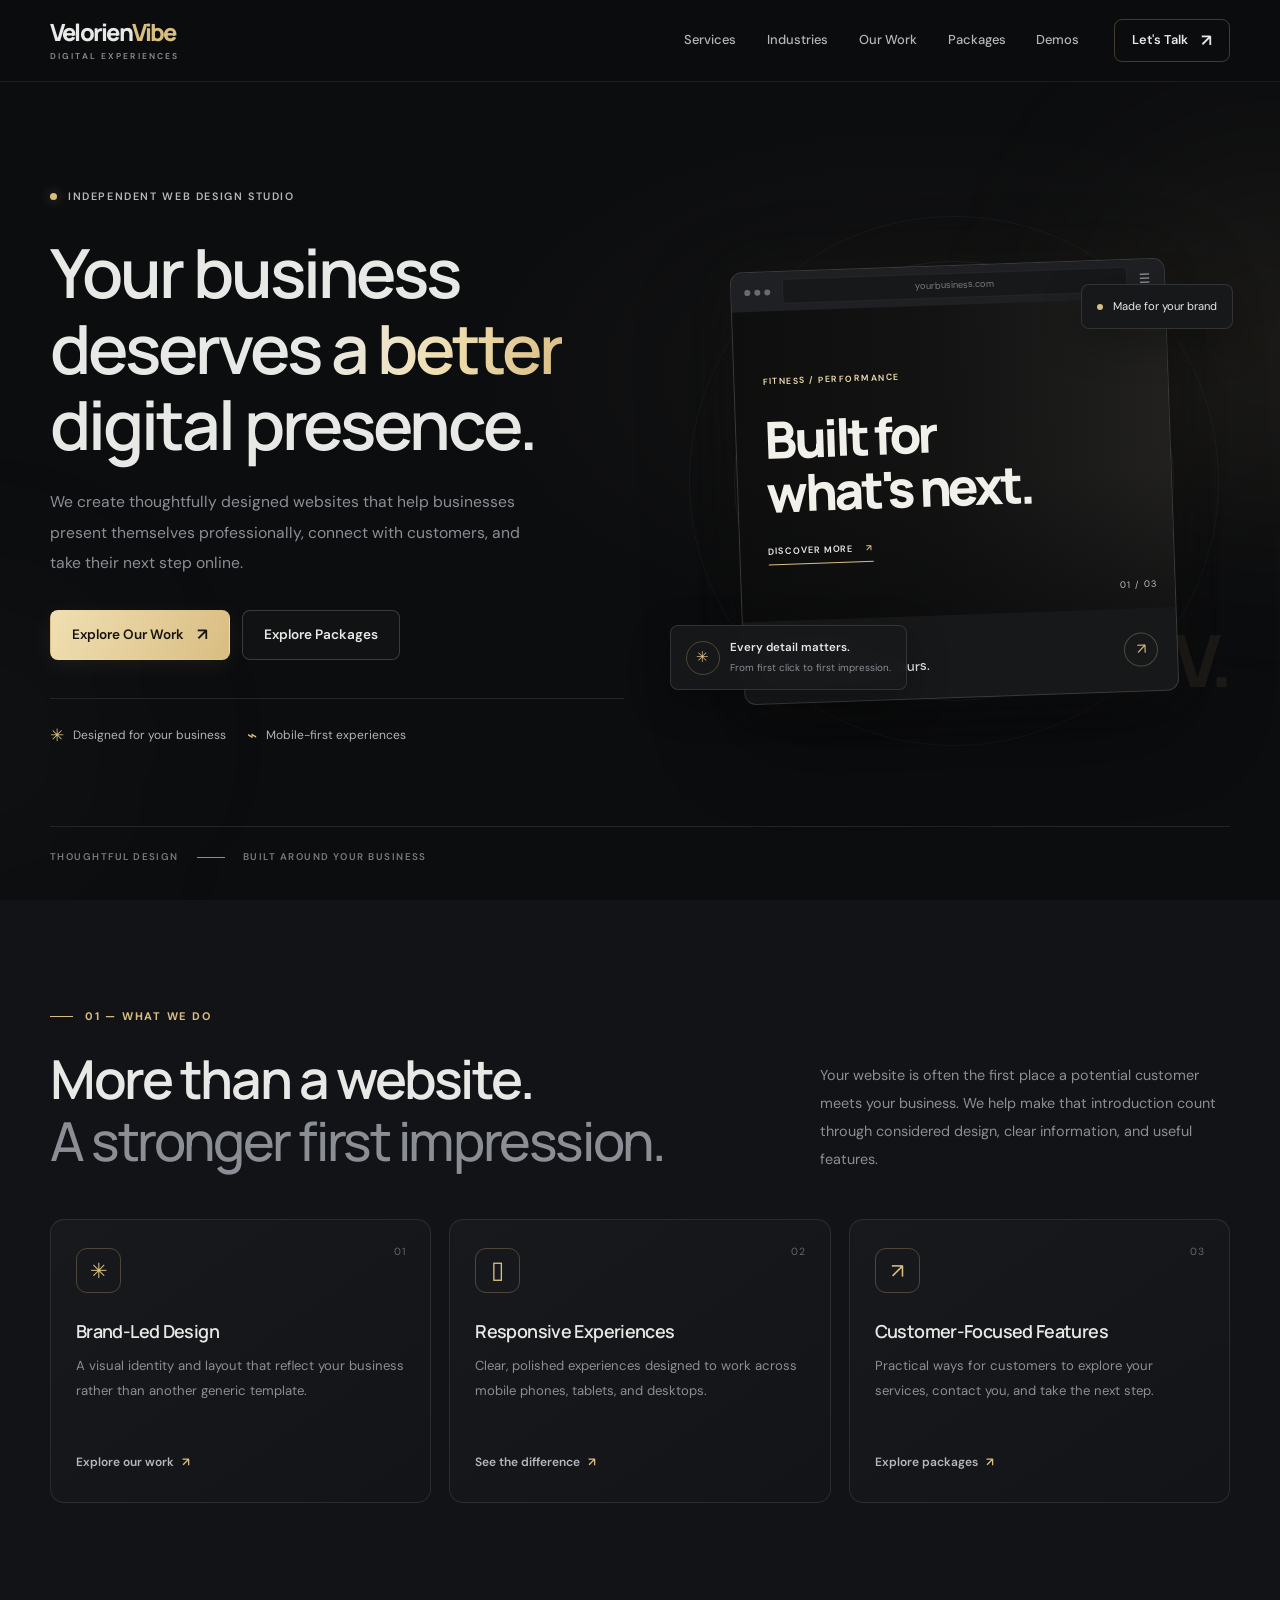
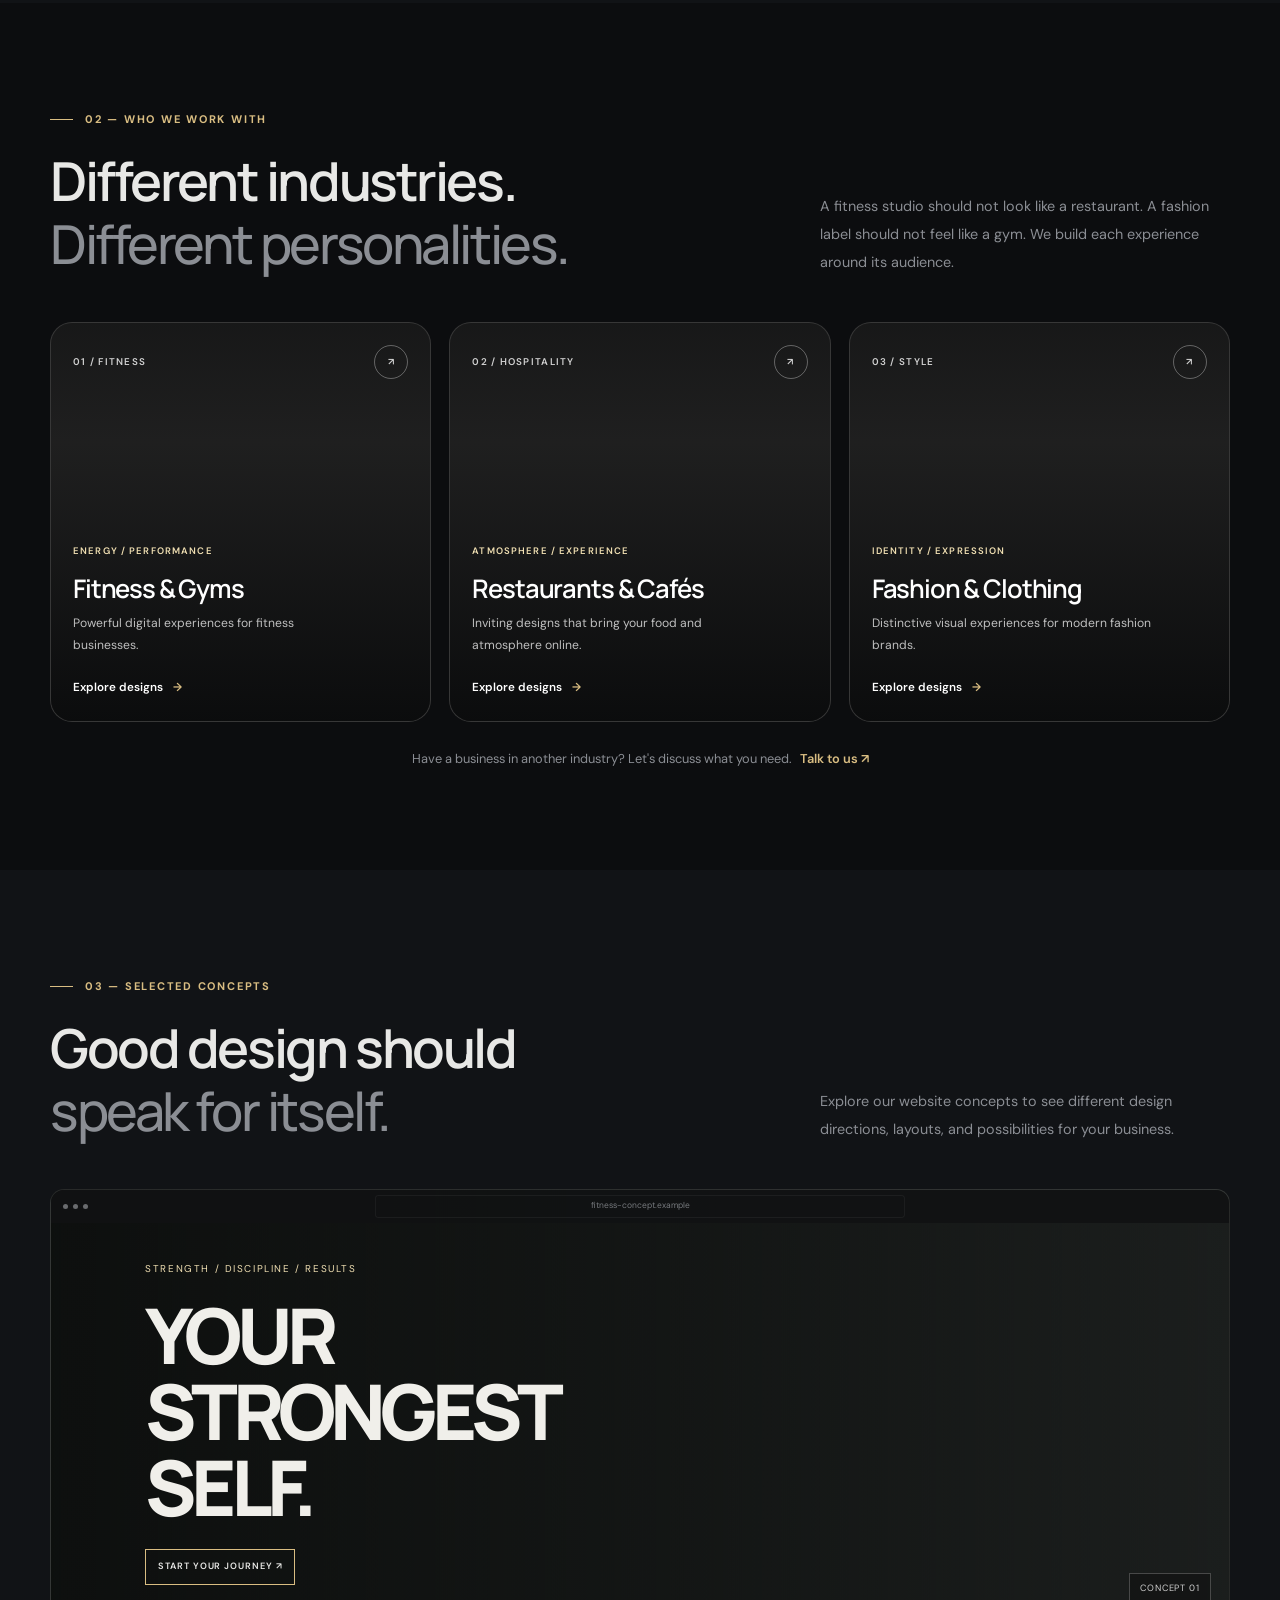
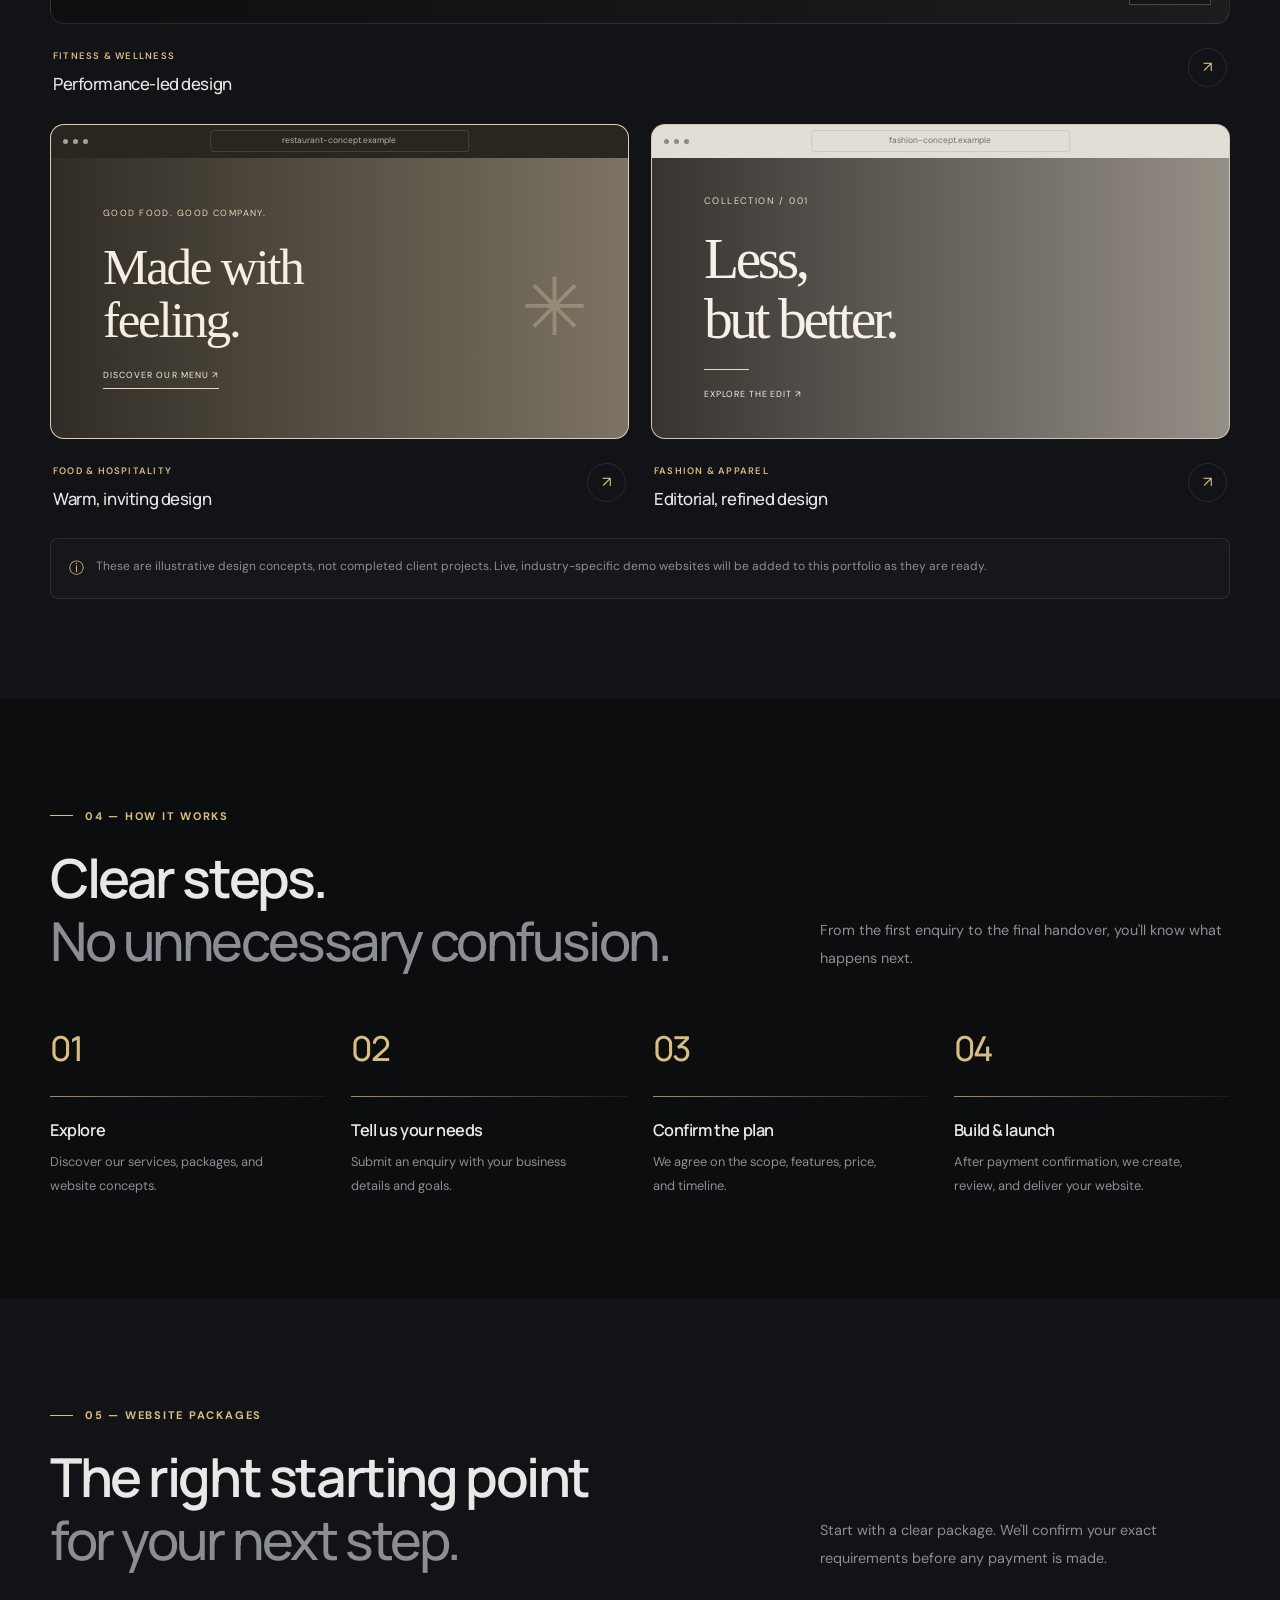
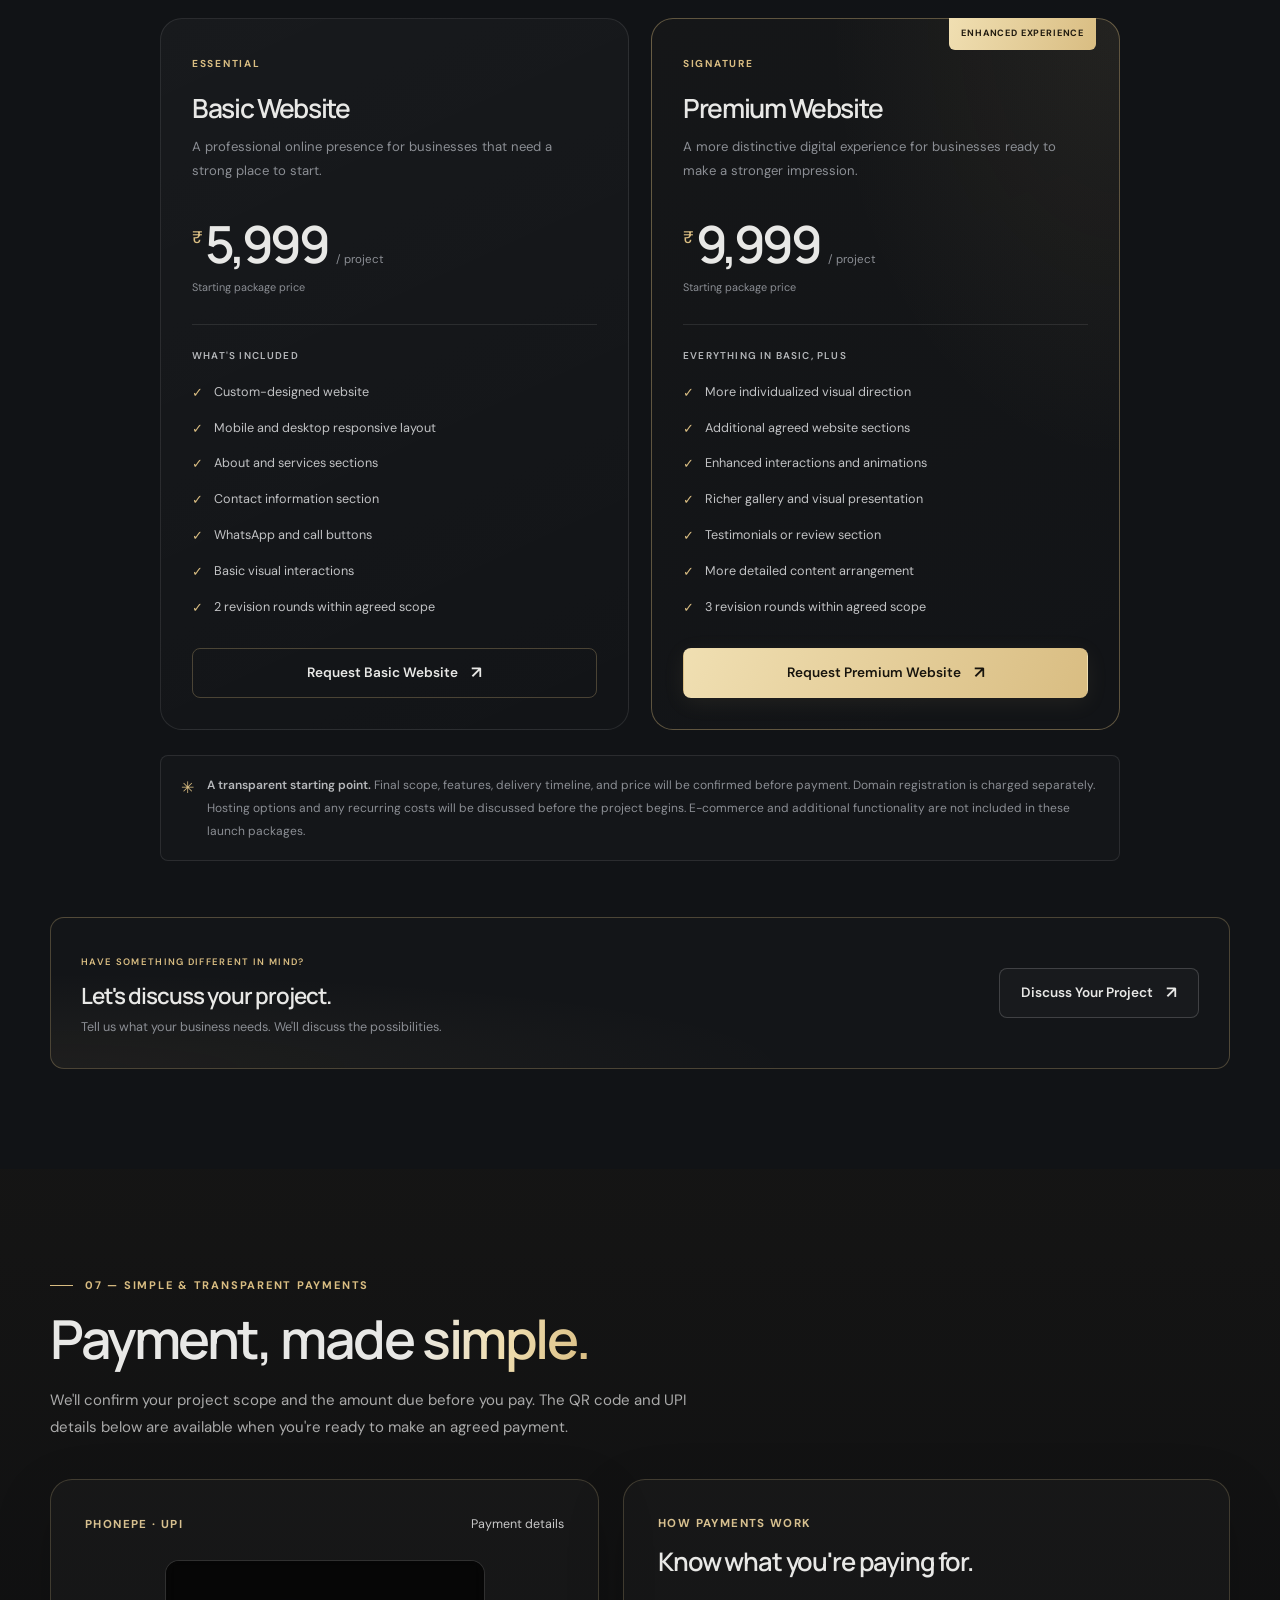
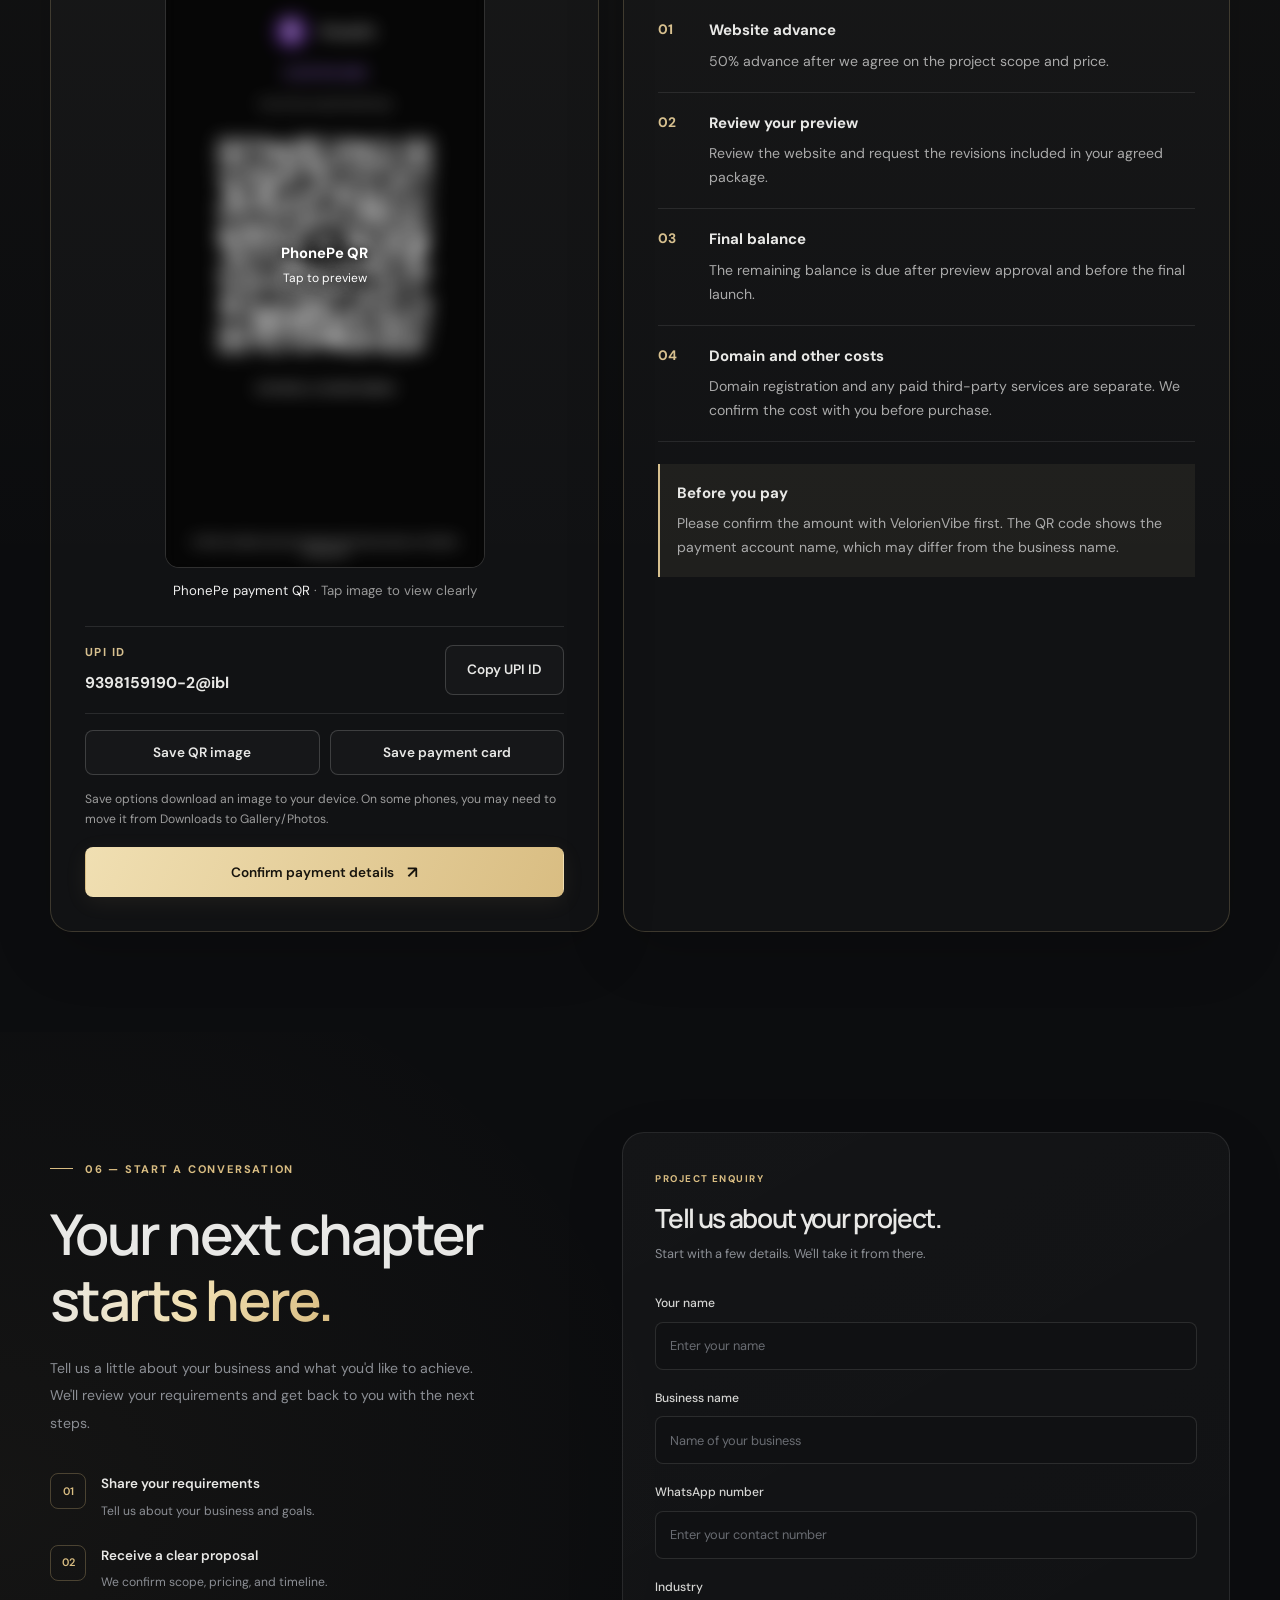
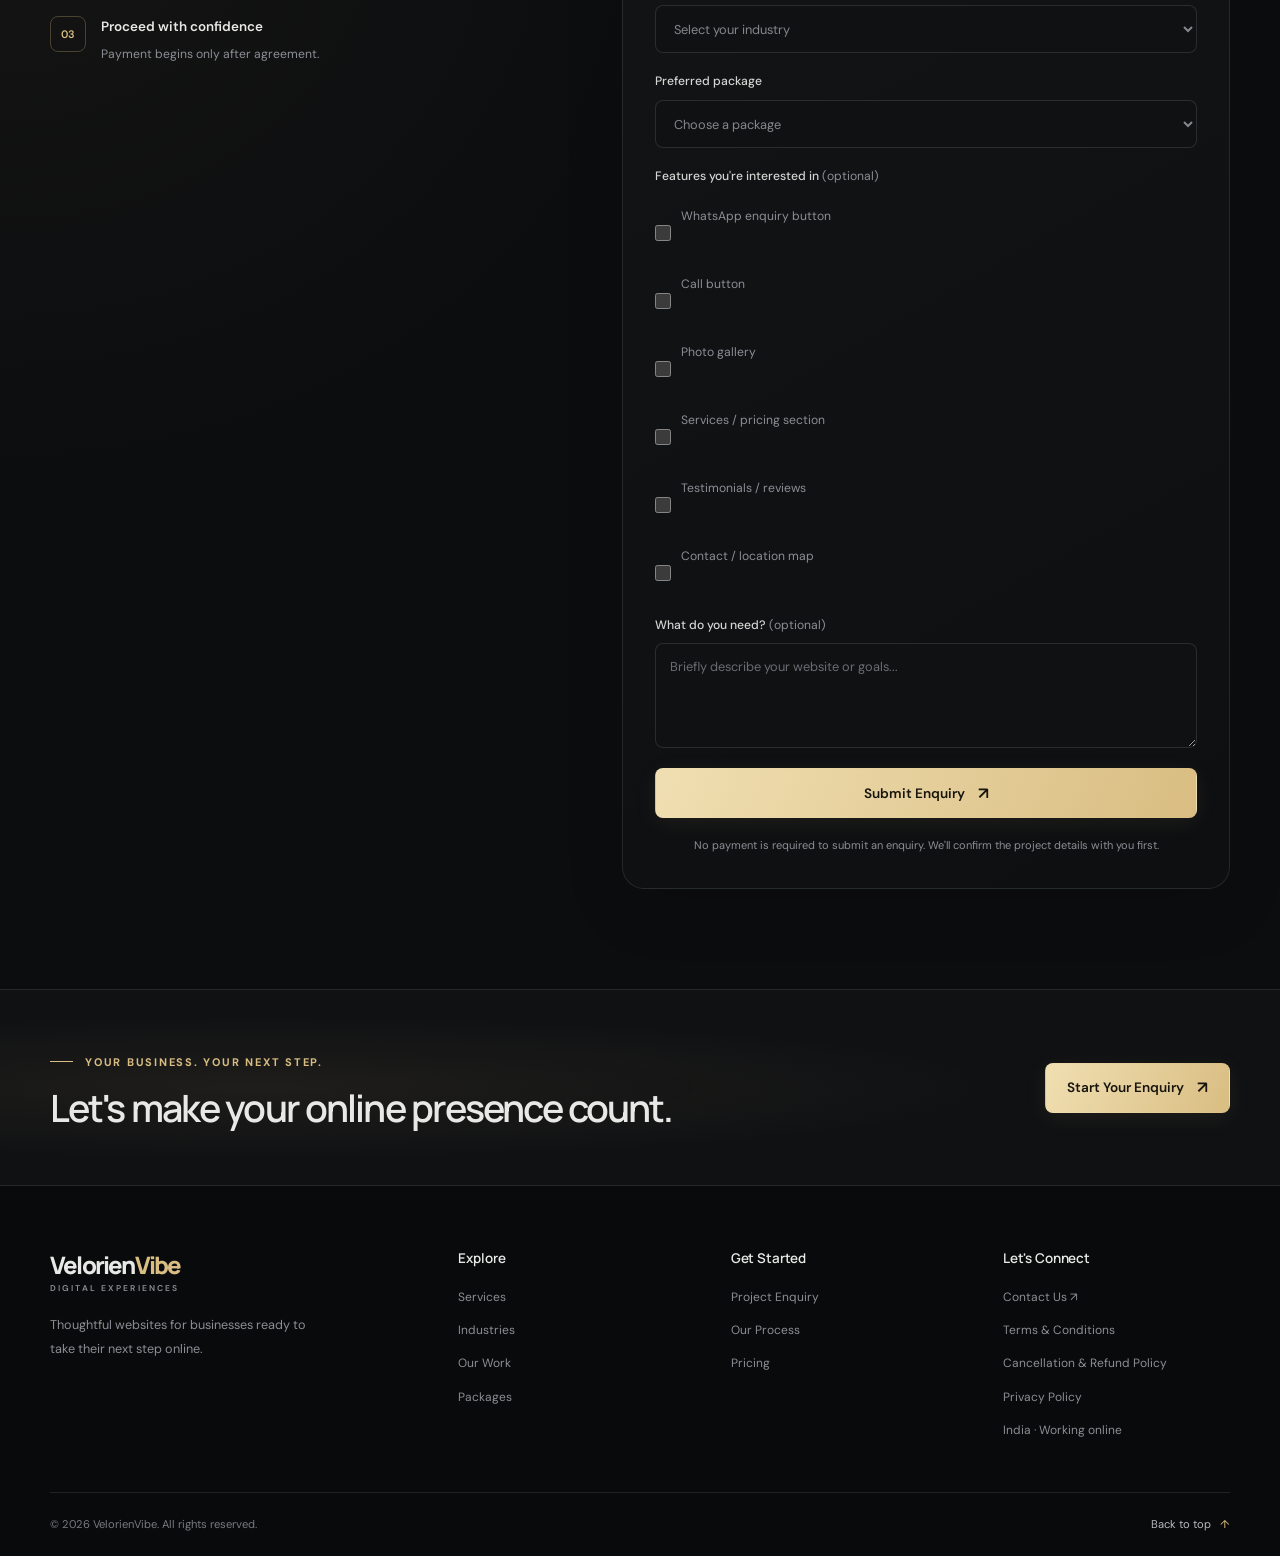
==== commit 03a1e083: "Add Demos page with Basic and Premium gym showcases" ====
--- a/index.html
+++ b/index.html
@@ -53,6 +53,7 @@
                 <a href="#industries" class="nav-link">Industries</a>
                 <a href="#portfolio" class="nav-link">Our Work</a>
                 <a href="#packages" class="nav-link">Packages</a>
+                <a href="demos.html" class="nav-link">Demos</a>
 
                 <a href="#contact" class="button button-small button-outline nav-contact">
                     Let's Talk <span aria-hidden="true">↗</span>
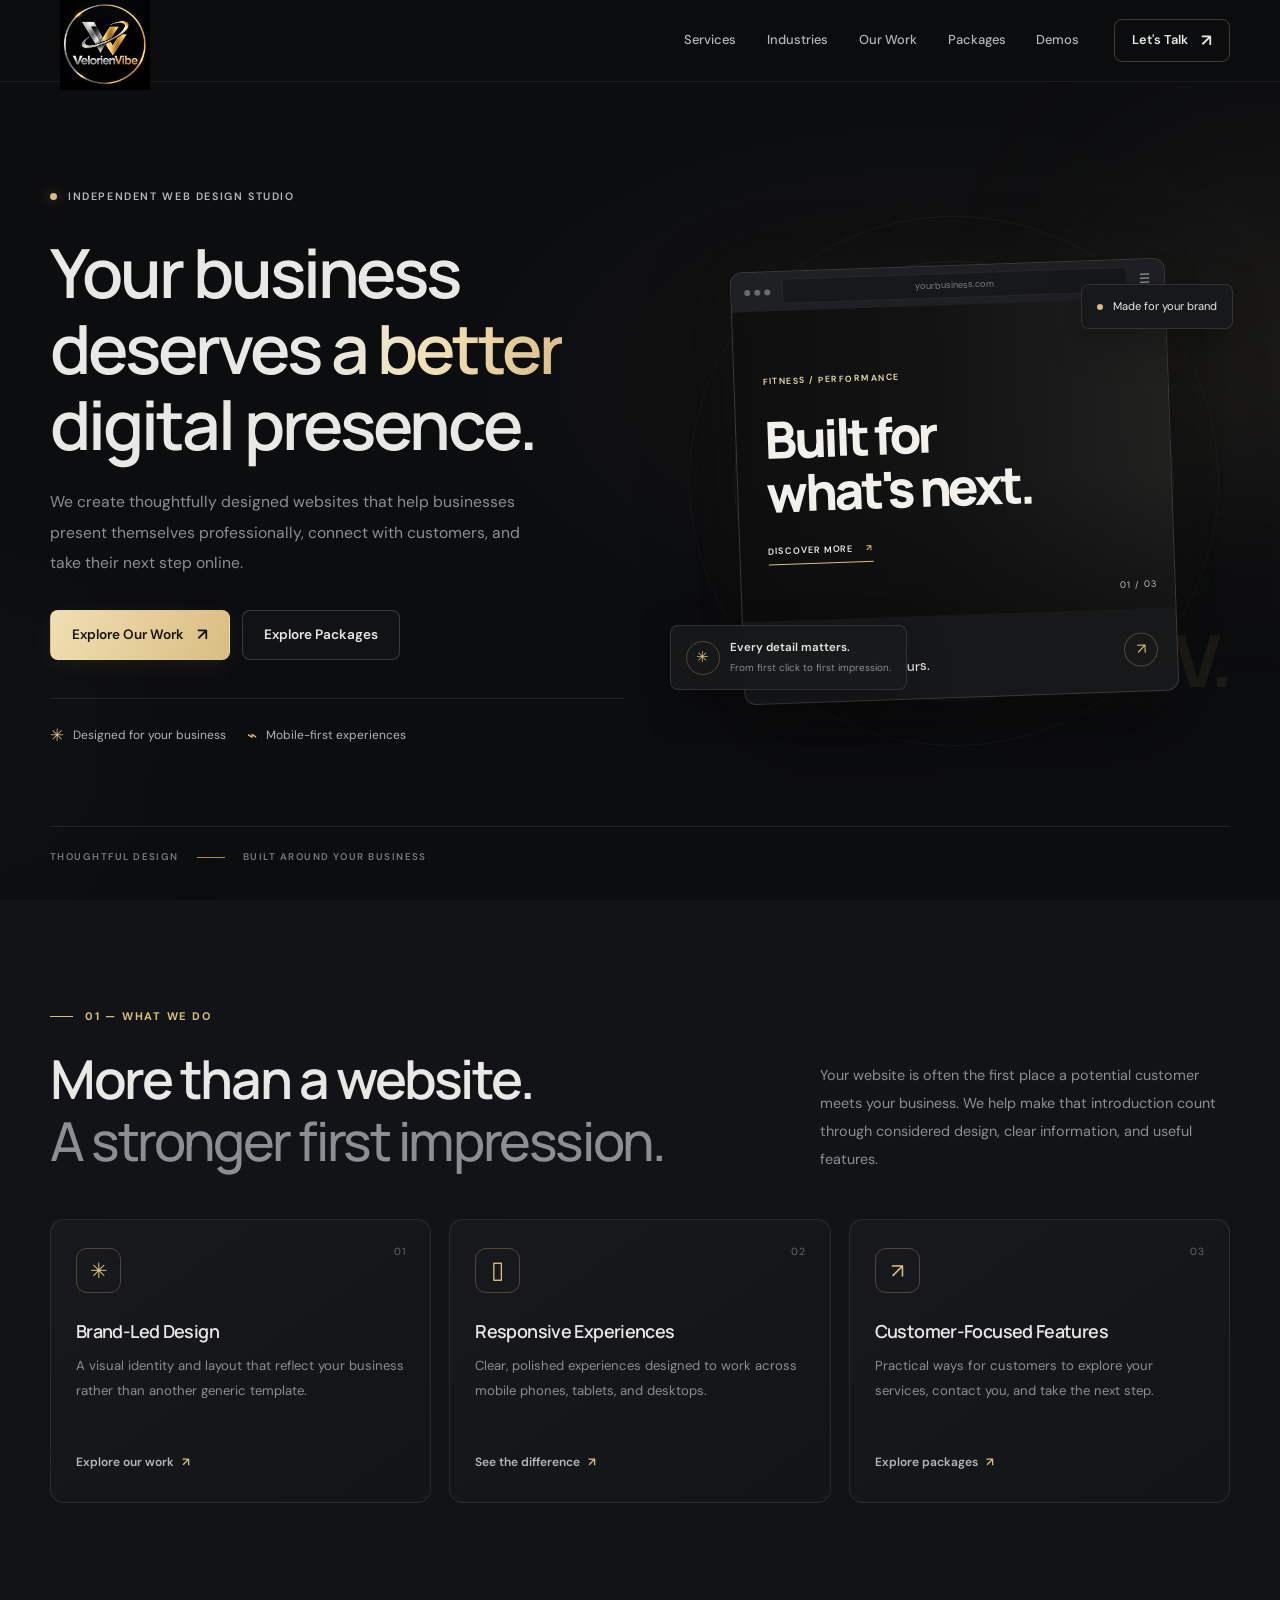
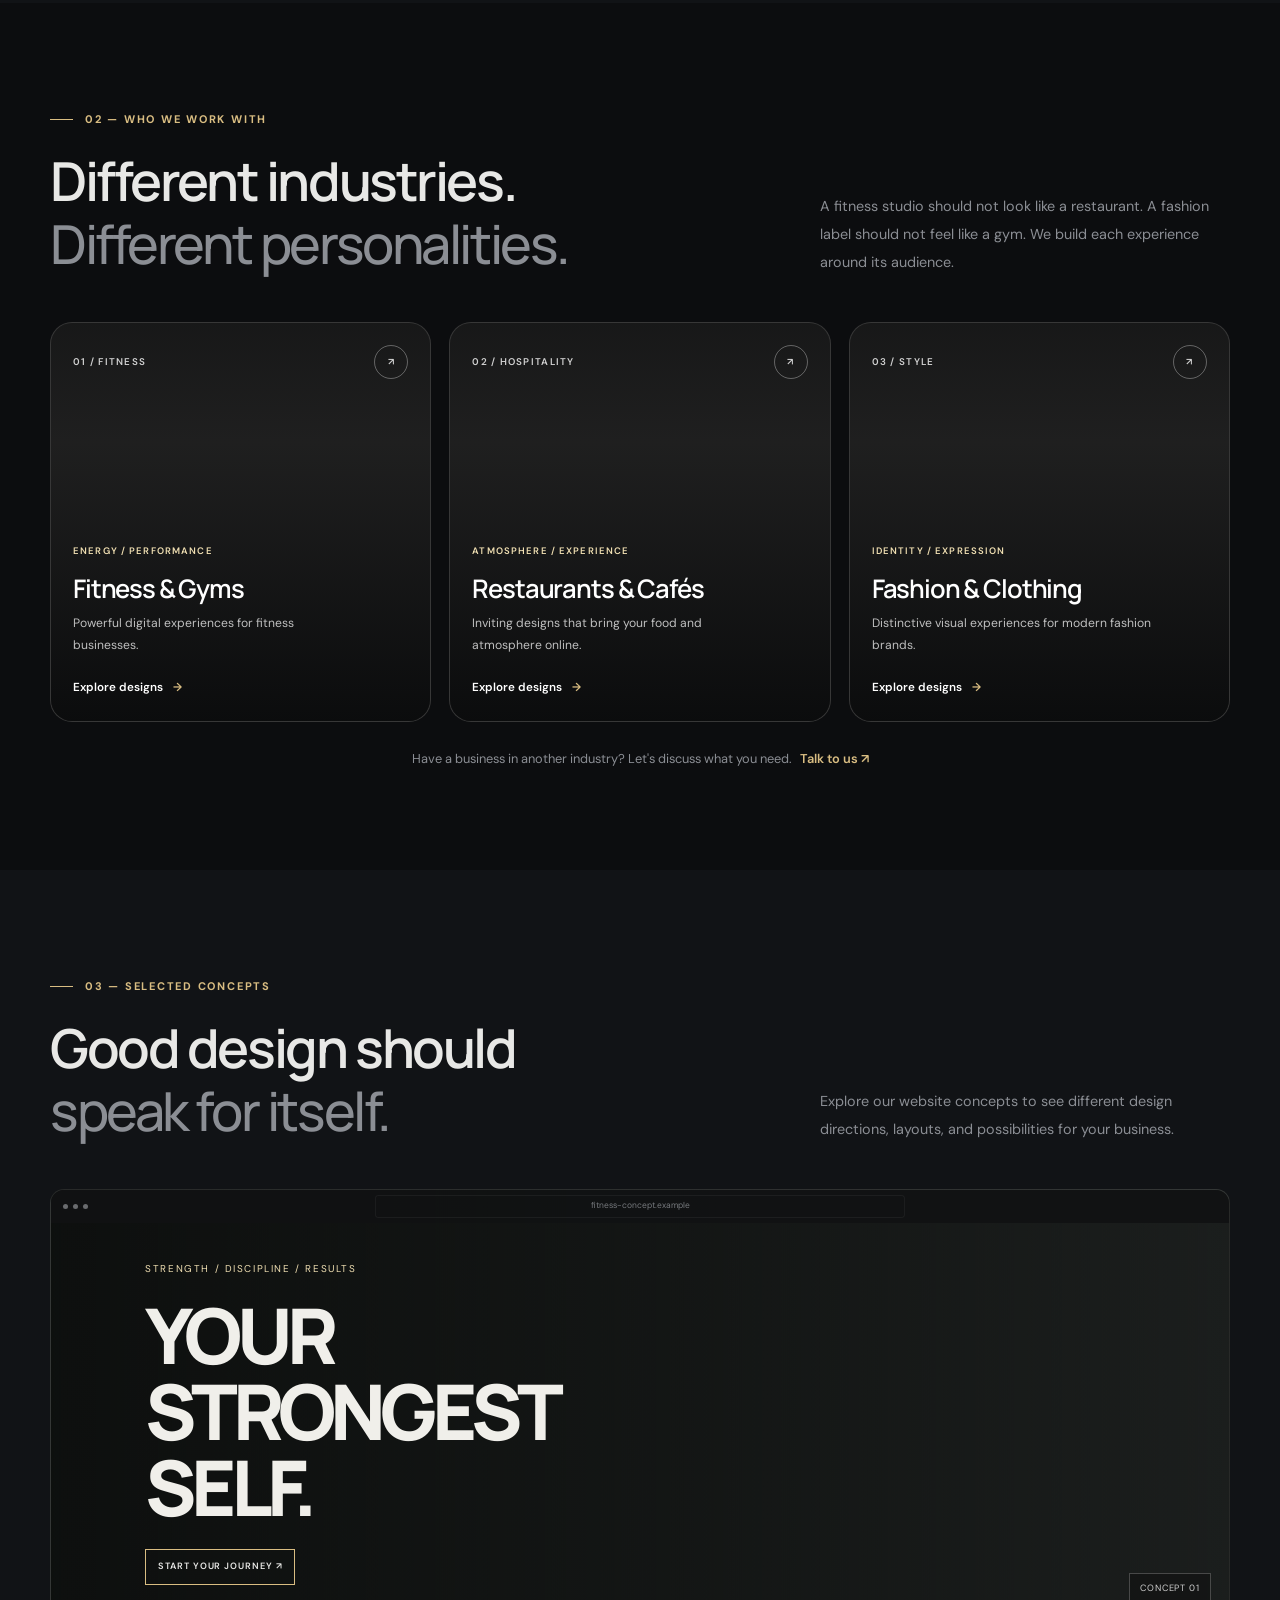
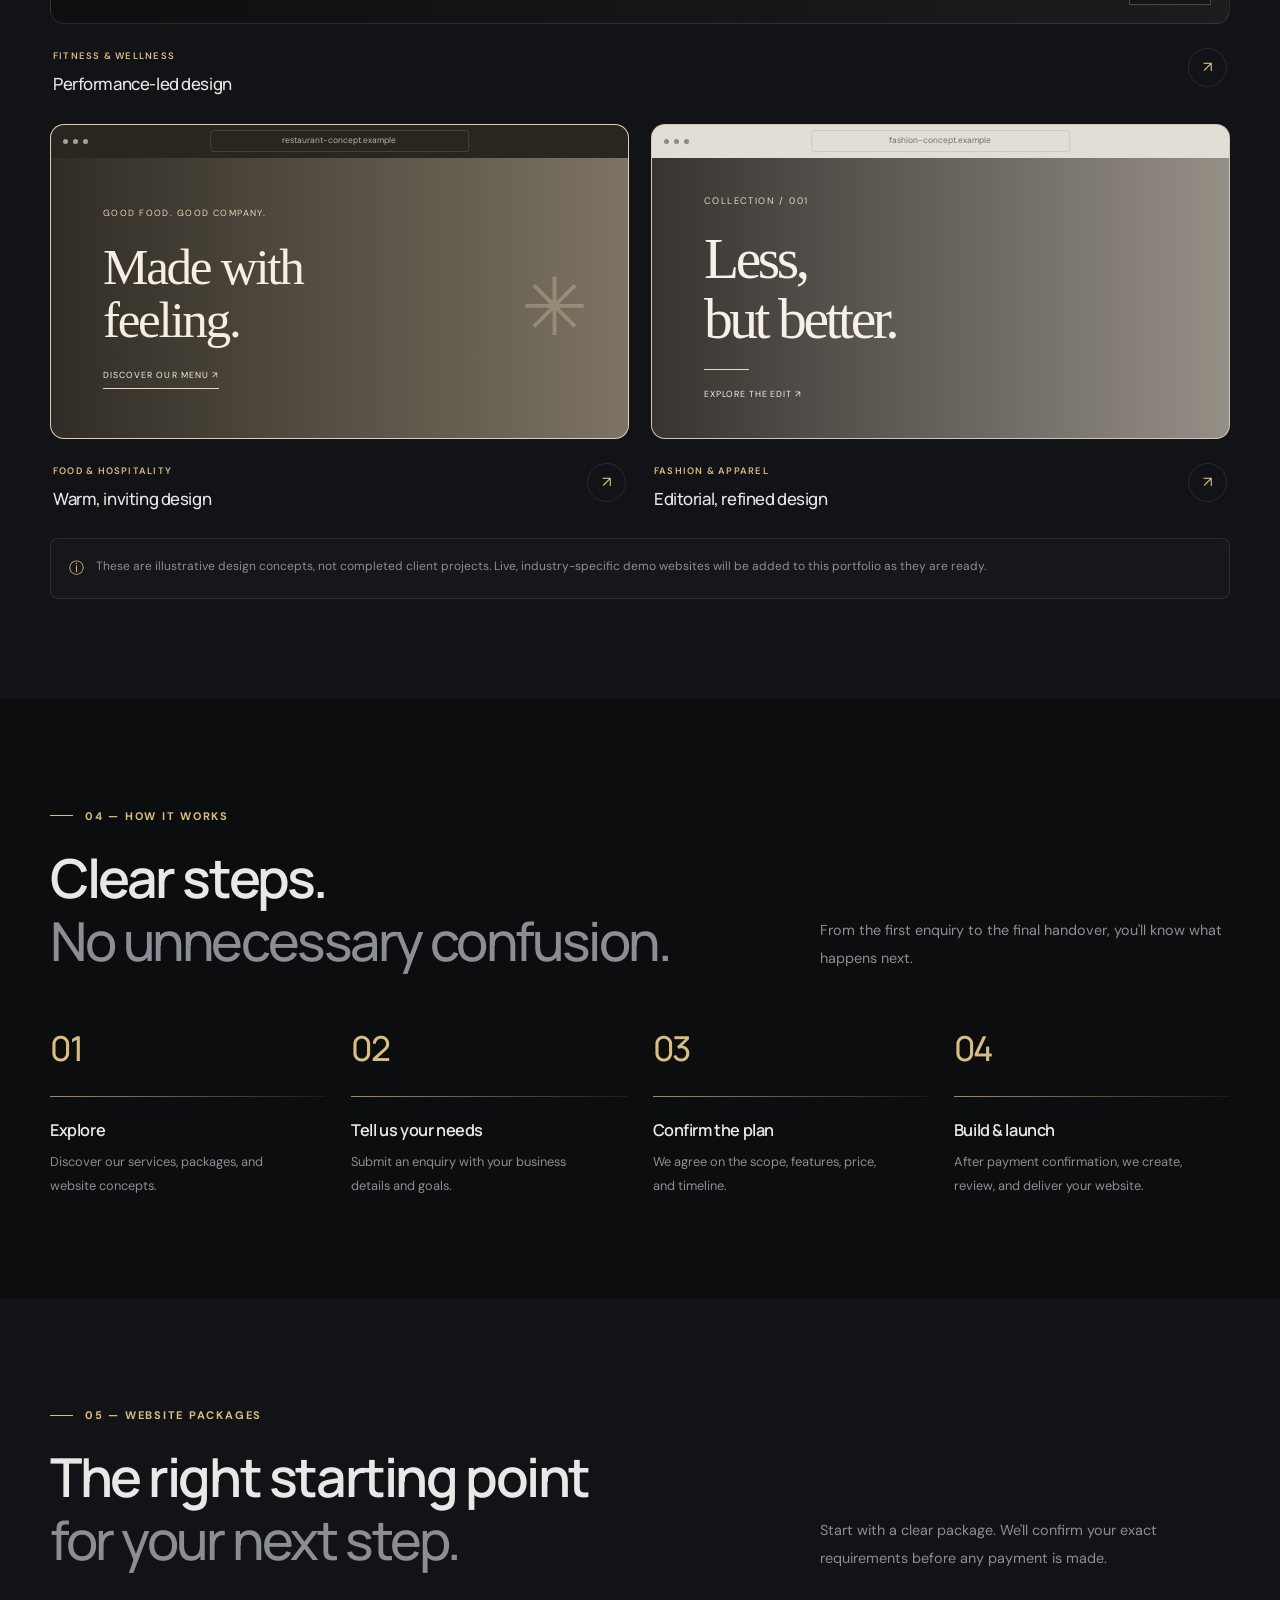
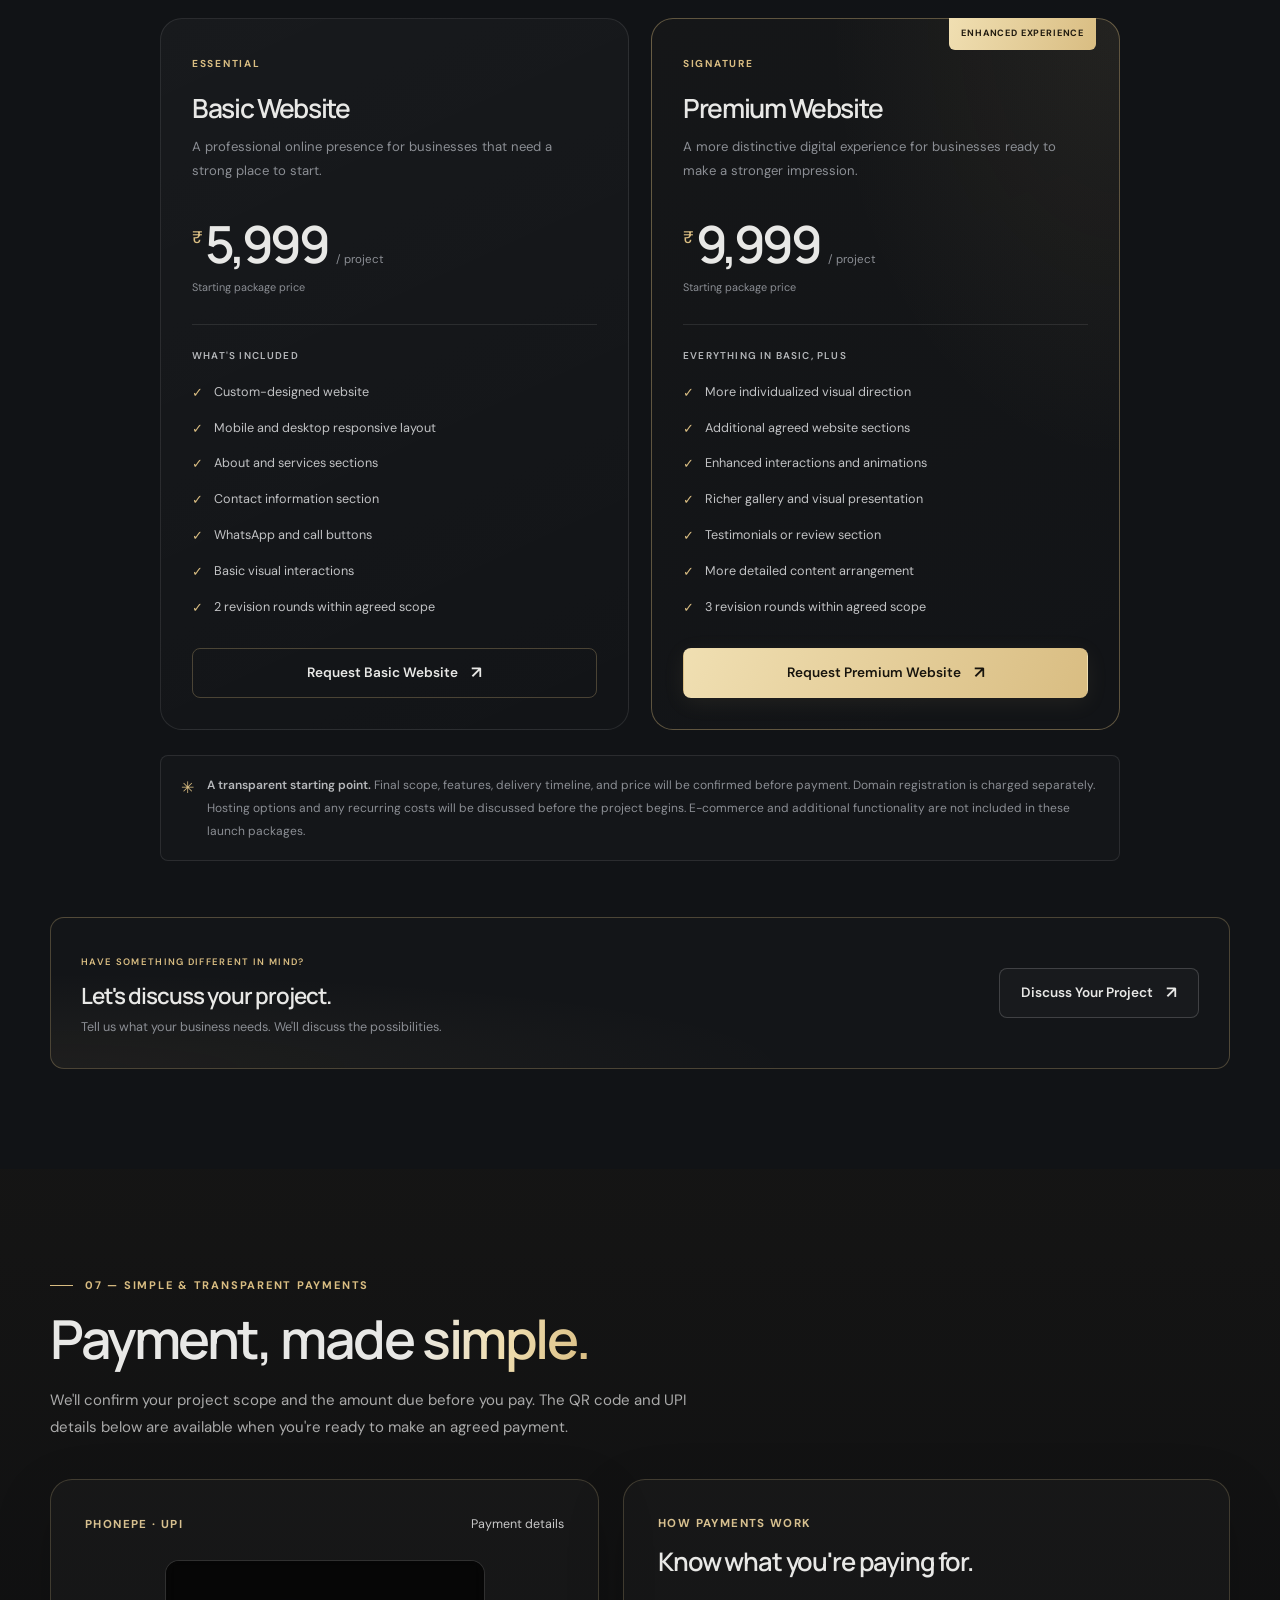
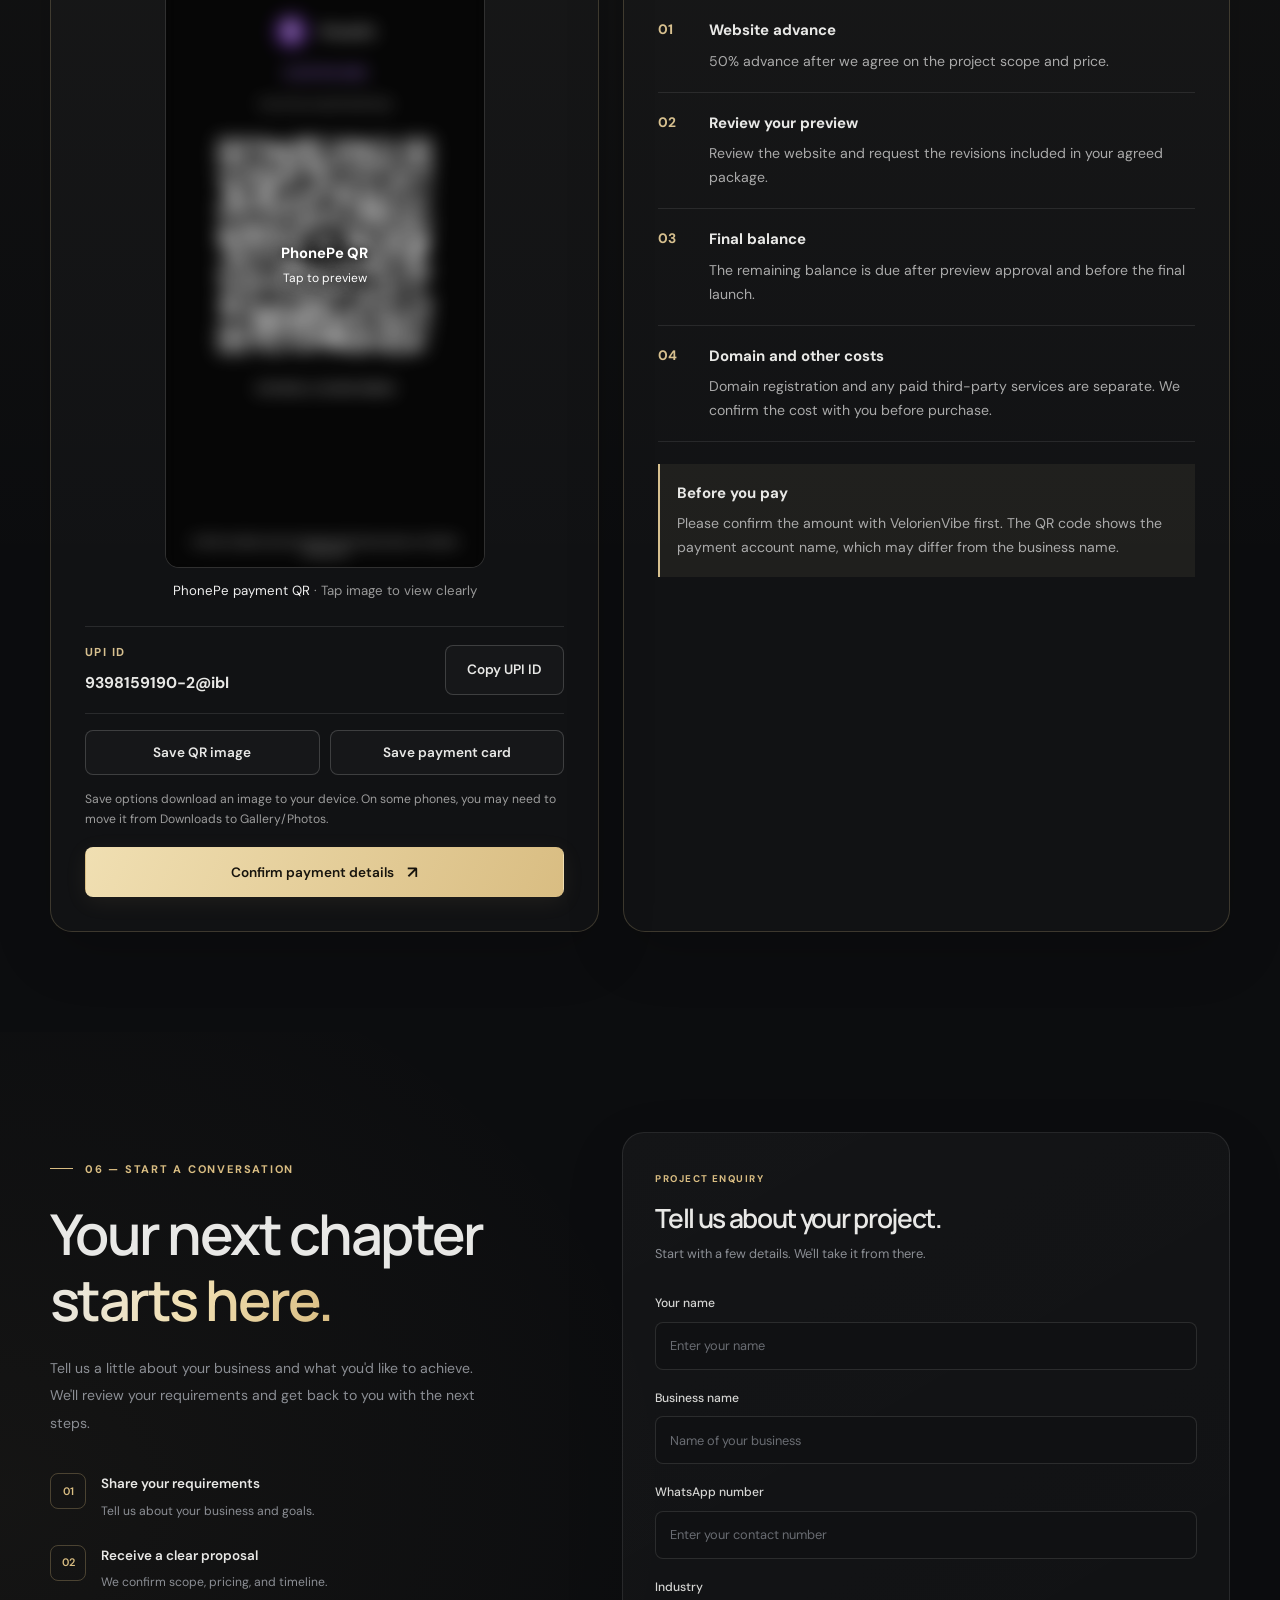
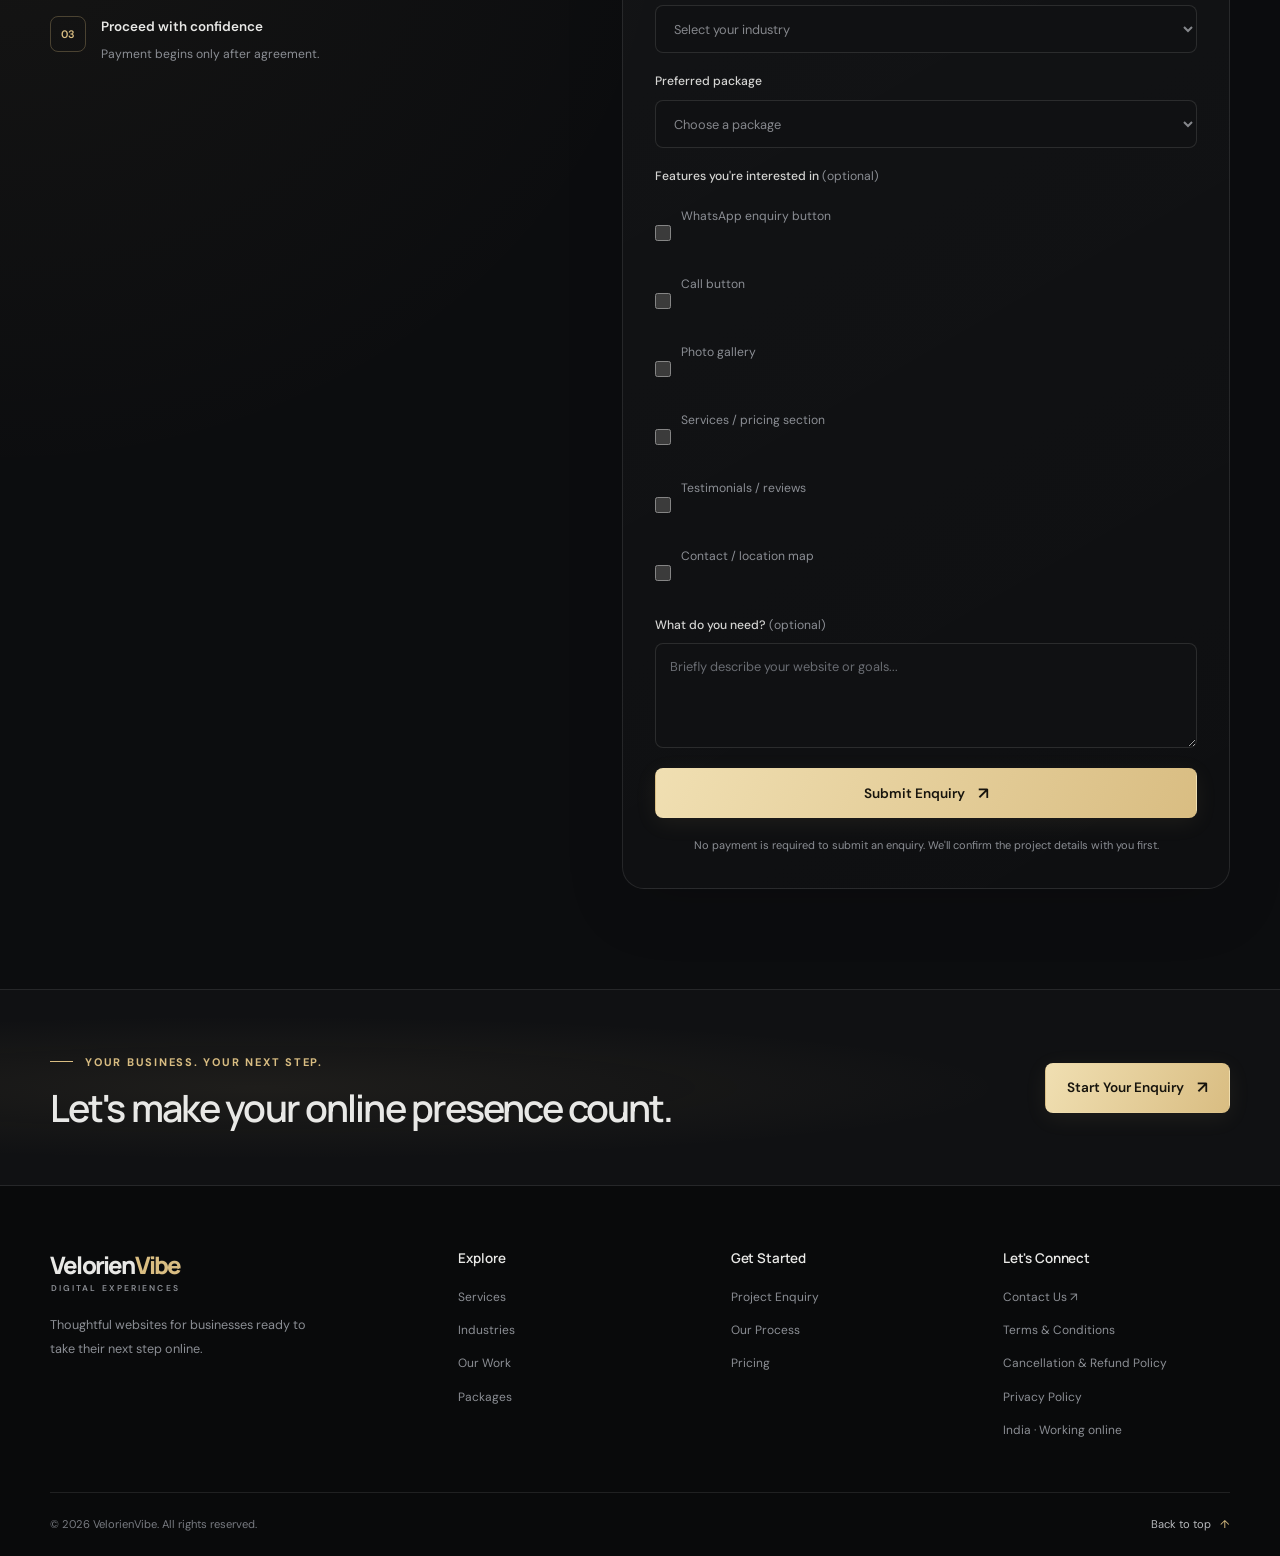
==== commit a075b175: "Update brand logo and header styling" ====
--- a/index.html
+++ b/index.html
@@ -30,8 +30,13 @@
         <div class="container header-inner">
 
             <a href="#top" class="brand" aria-label="VelorienVibe home">
-                <span class="brand-name">Velorien<span>Vibe</span></span>
-                <span class="brand-caption">DIGITAL EXPERIENCES</span>
+                <img
+                    src="images/velorienvibe-logo.png"
+                    alt="VelorienVibe — Build, Design, Grow"
+                    class="brand-logo"
+                    width="1600"
+                    height="1600"
+                 >
             </a>
 
             <button
--- a/style.css
+++ b/style.css
@@ -304,9 +304,8 @@
 /* ---------- 5. Header and navigation ---------- */
 
 .site-header {
-    position: sticky;
+    position: relative;
     z-index: 1000;
-    top: 0;
 
     height: var(--header-height);
 
@@ -353,6 +352,24 @@
     font-weight: 600;
     letter-spacing: 0.25em;
     line-height: 1.3;
+}
+
+/* VelorienVibe brand logo */
+
+.brand {
+    display: inline-flex;
+    align-items: center;
+    justify-content: flex-start;
+    flex-shrink: 0;
+    min-width: 0;
+}
+
+.brand-logo {
+    display: block;
+    width: clamp(112px, 13vw, 160px);
+    height: auto;
+    max-width: 100%;
+    object-fit: contain;
 }
 
 .primary-navigation {
@@ -3129,3 +3146,36 @@
   .legal-content section { margin-top: 25px; }
   .legal-note { padding: 15px; }
 }
+
+
+
+/* ---------- VelorienVibe Header Logo ---------- */
+
+.site-header .brand {
+    display: flex;
+    align-items: center;
+    flex-shrink: 0;
+    min-width: 0;
+    height: 100%;
+}
+
+.site-header .brand-logo {
+    display: block;
+    width: 110px;
+    height: 90px;
+    object-fit: contain;
+    object-position: center;
+    max-width: 100%;
+}
+
+/* Mobile header logo */
+@media (max-width: 760px) {
+    .site-header .brand-logo {
+        width: 85px;
+        height: 70px;
+    }
+
+    .header-inner {
+        gap: 12px;
+    }
+}
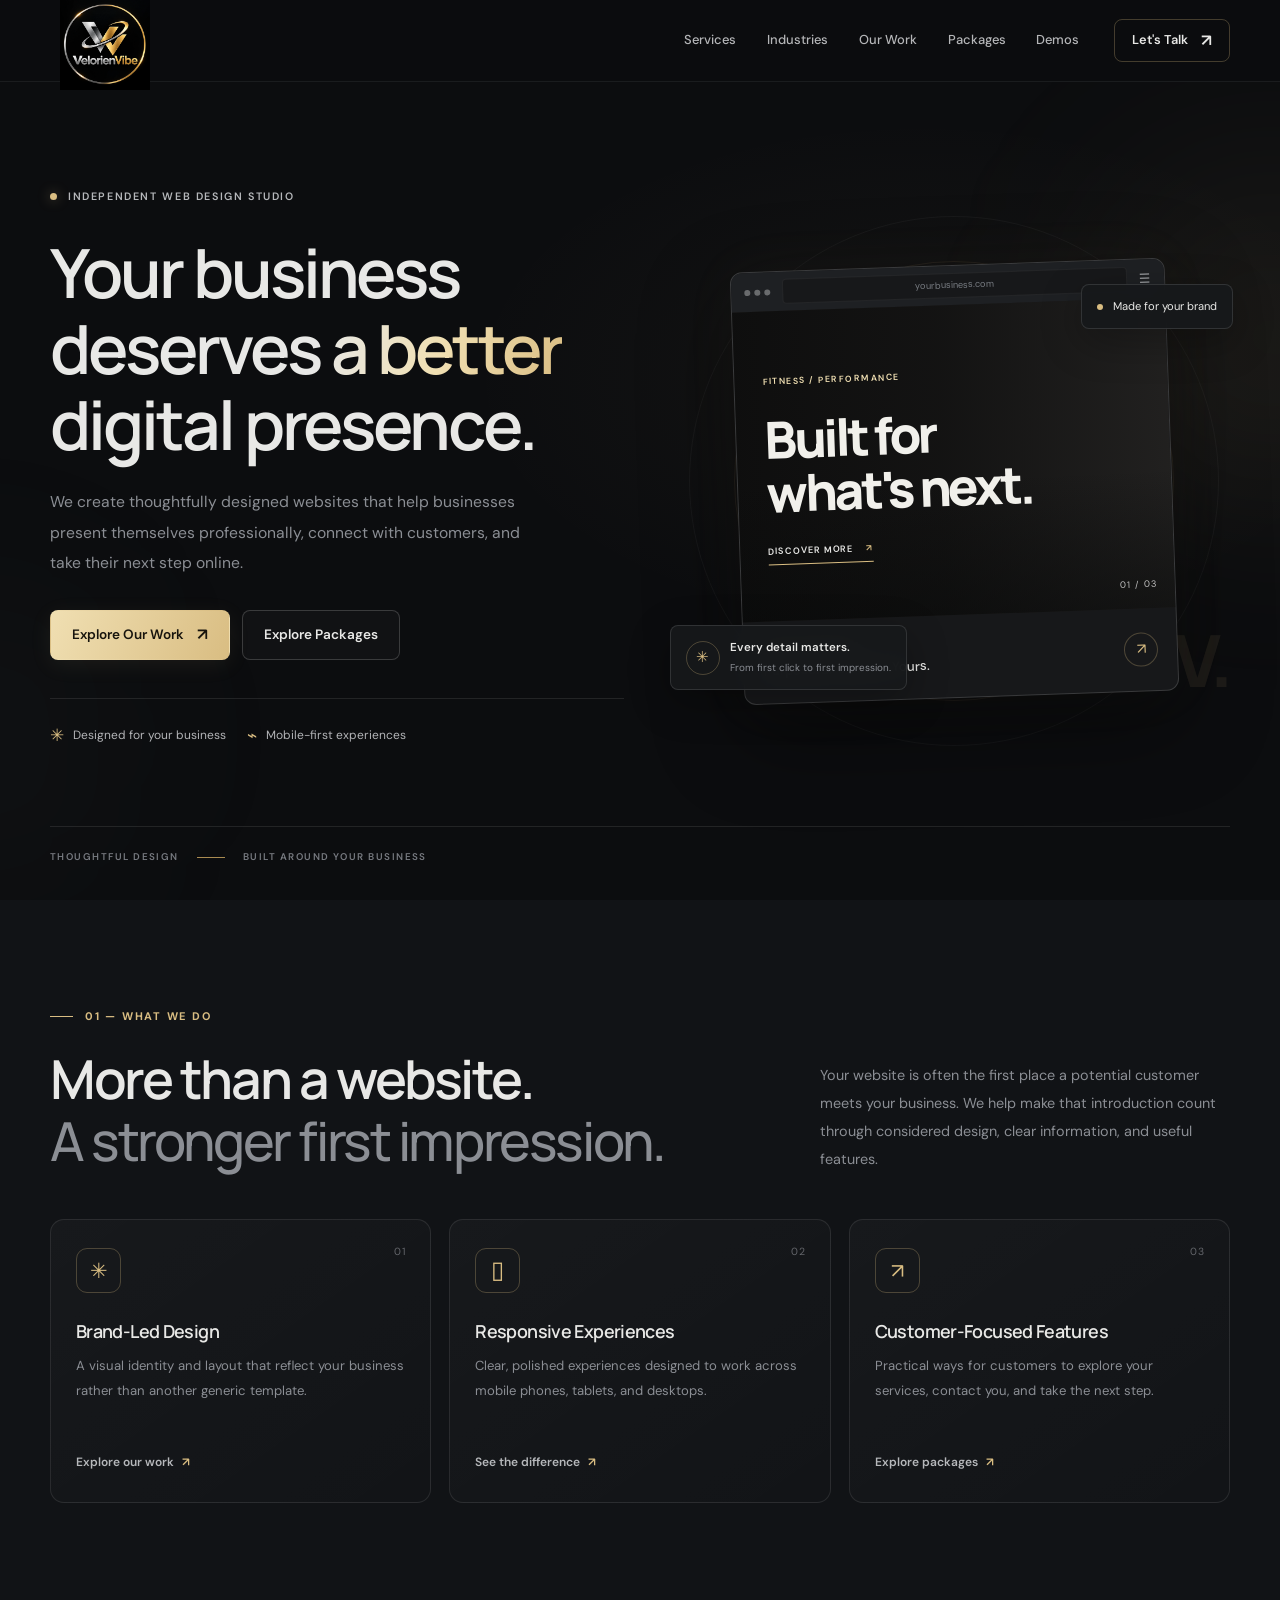
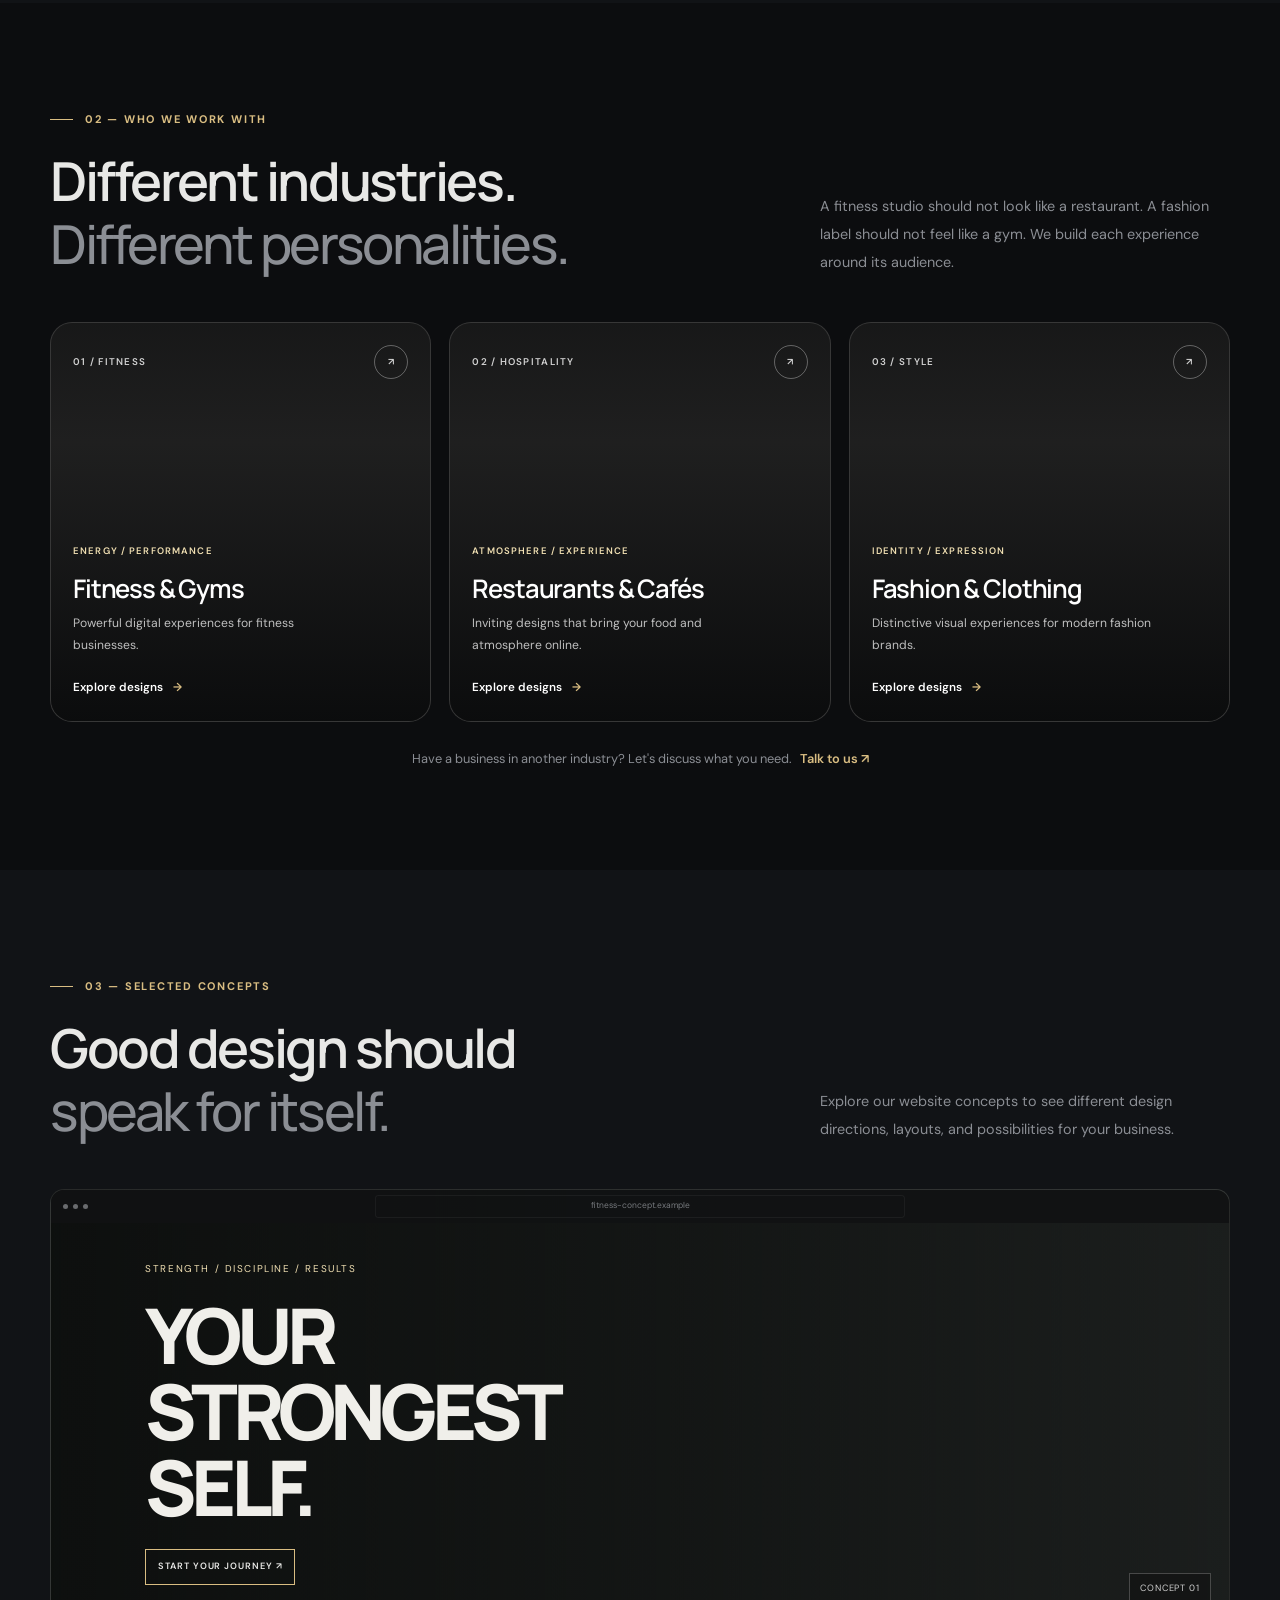
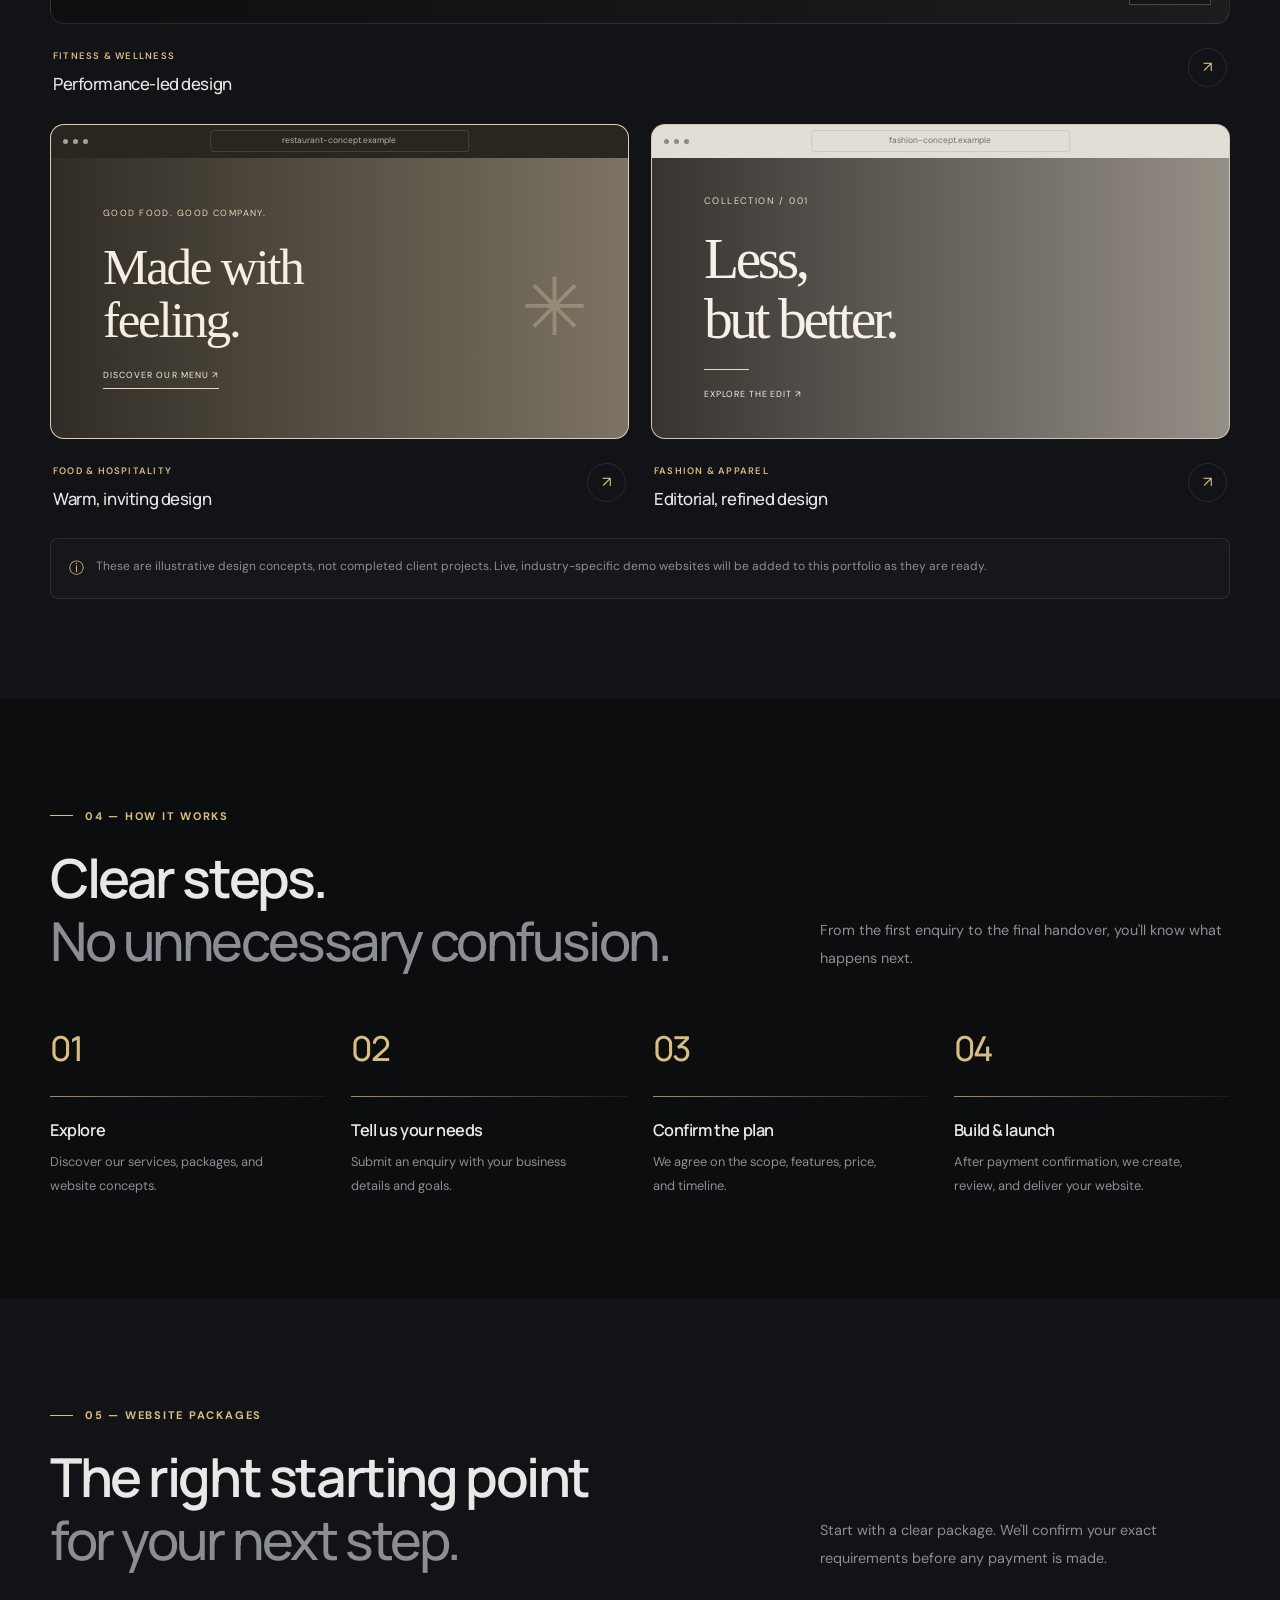
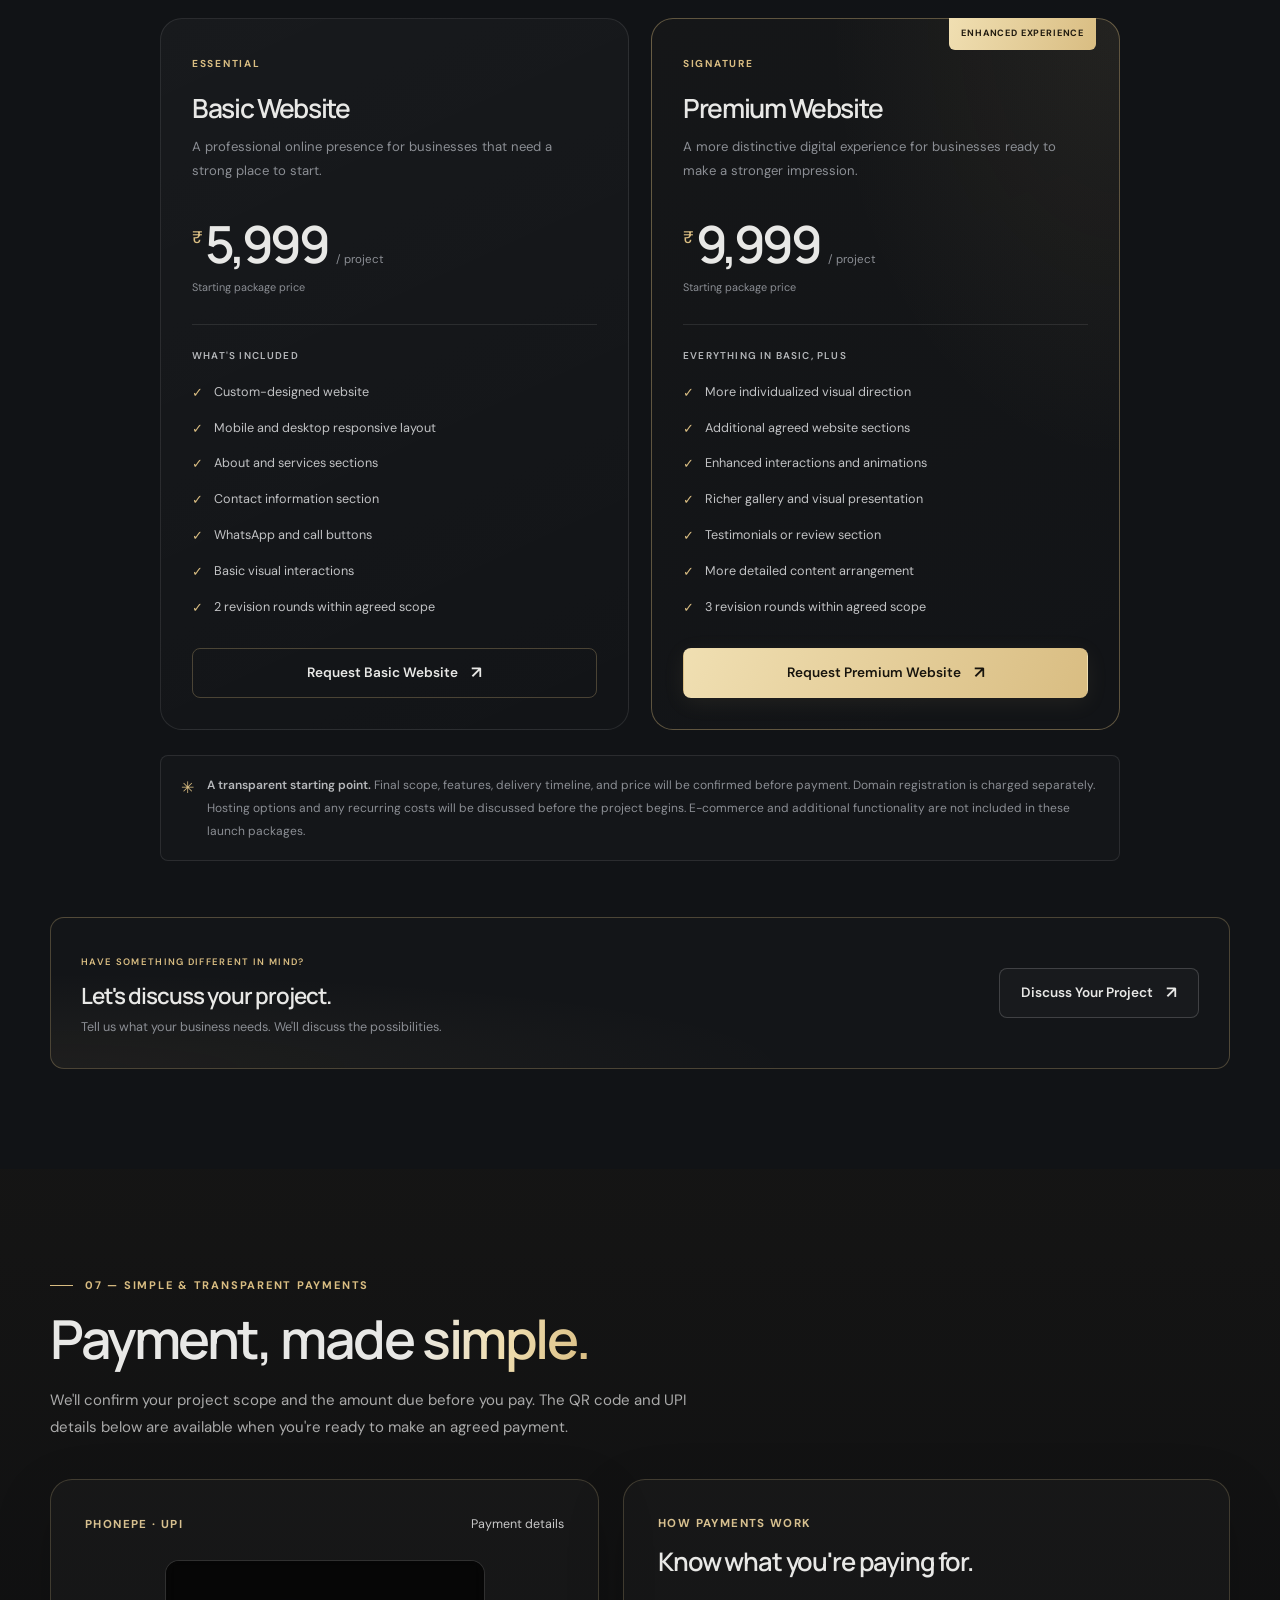
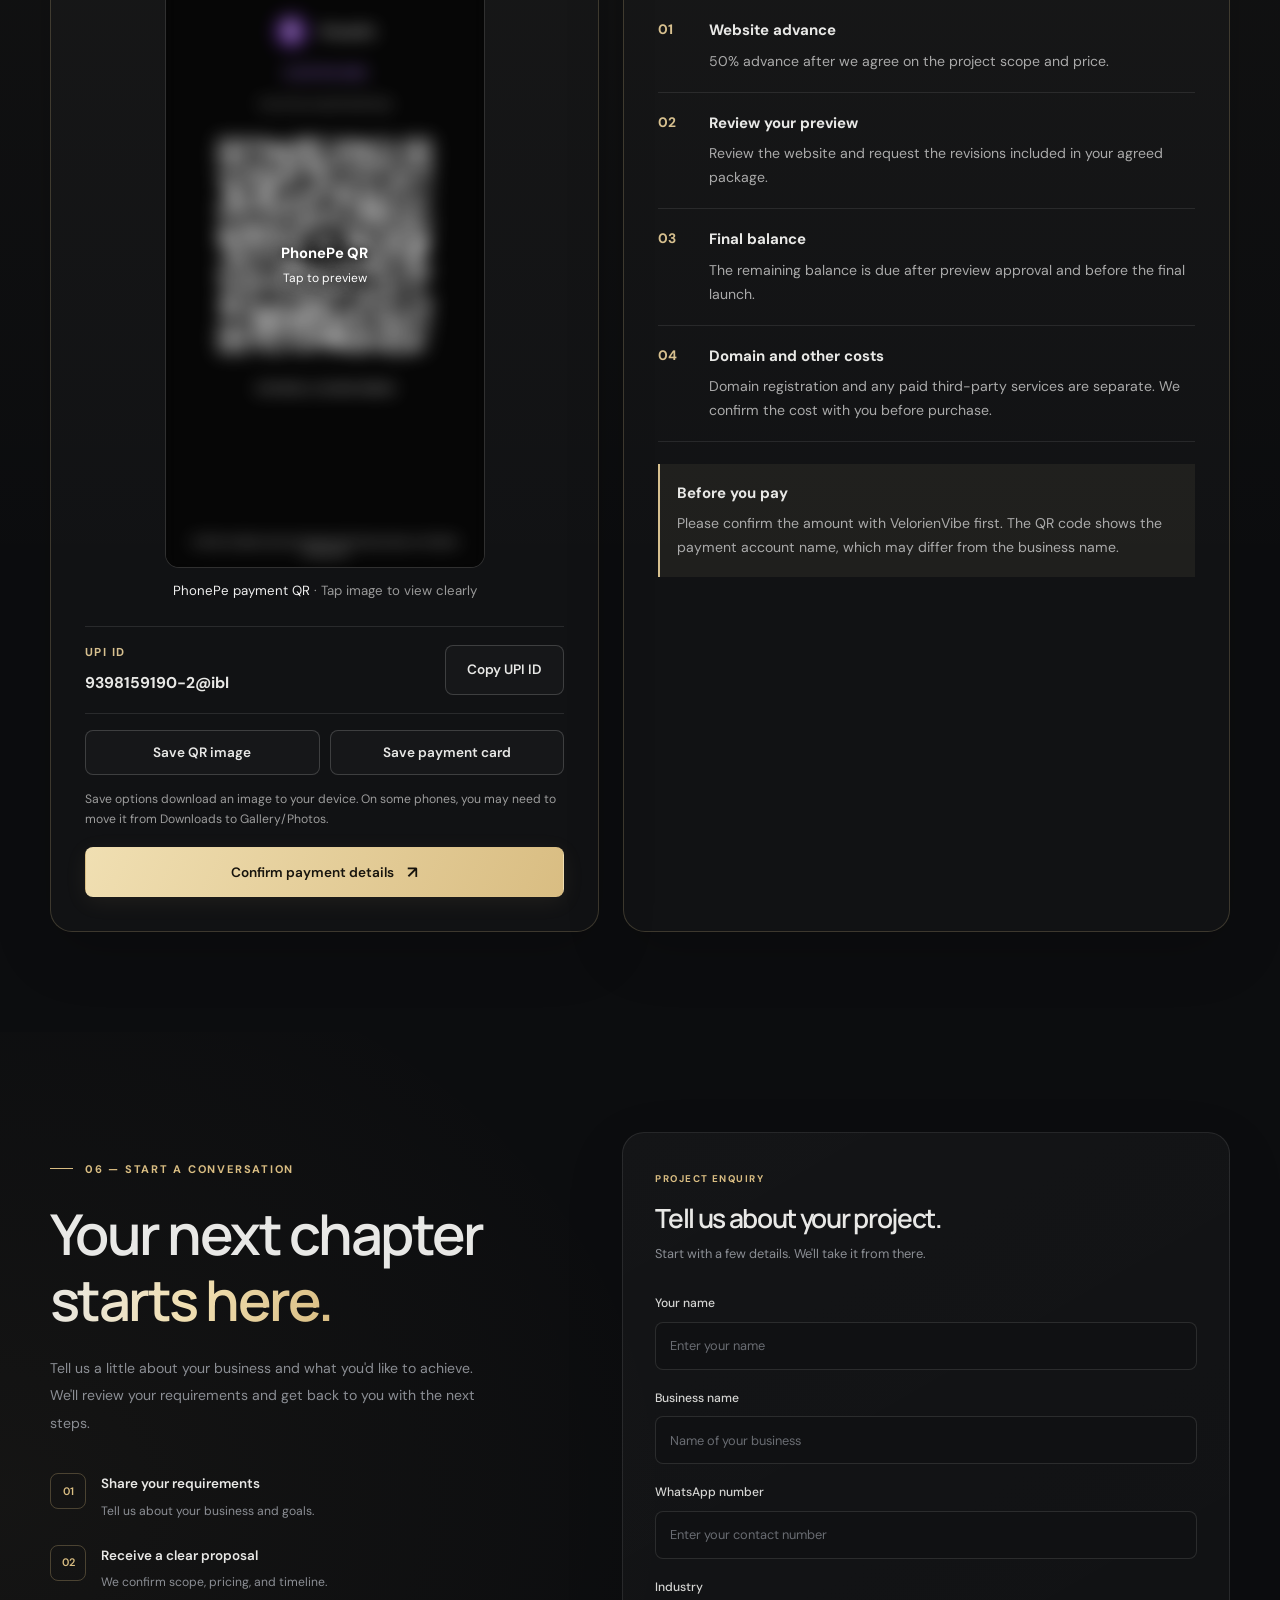
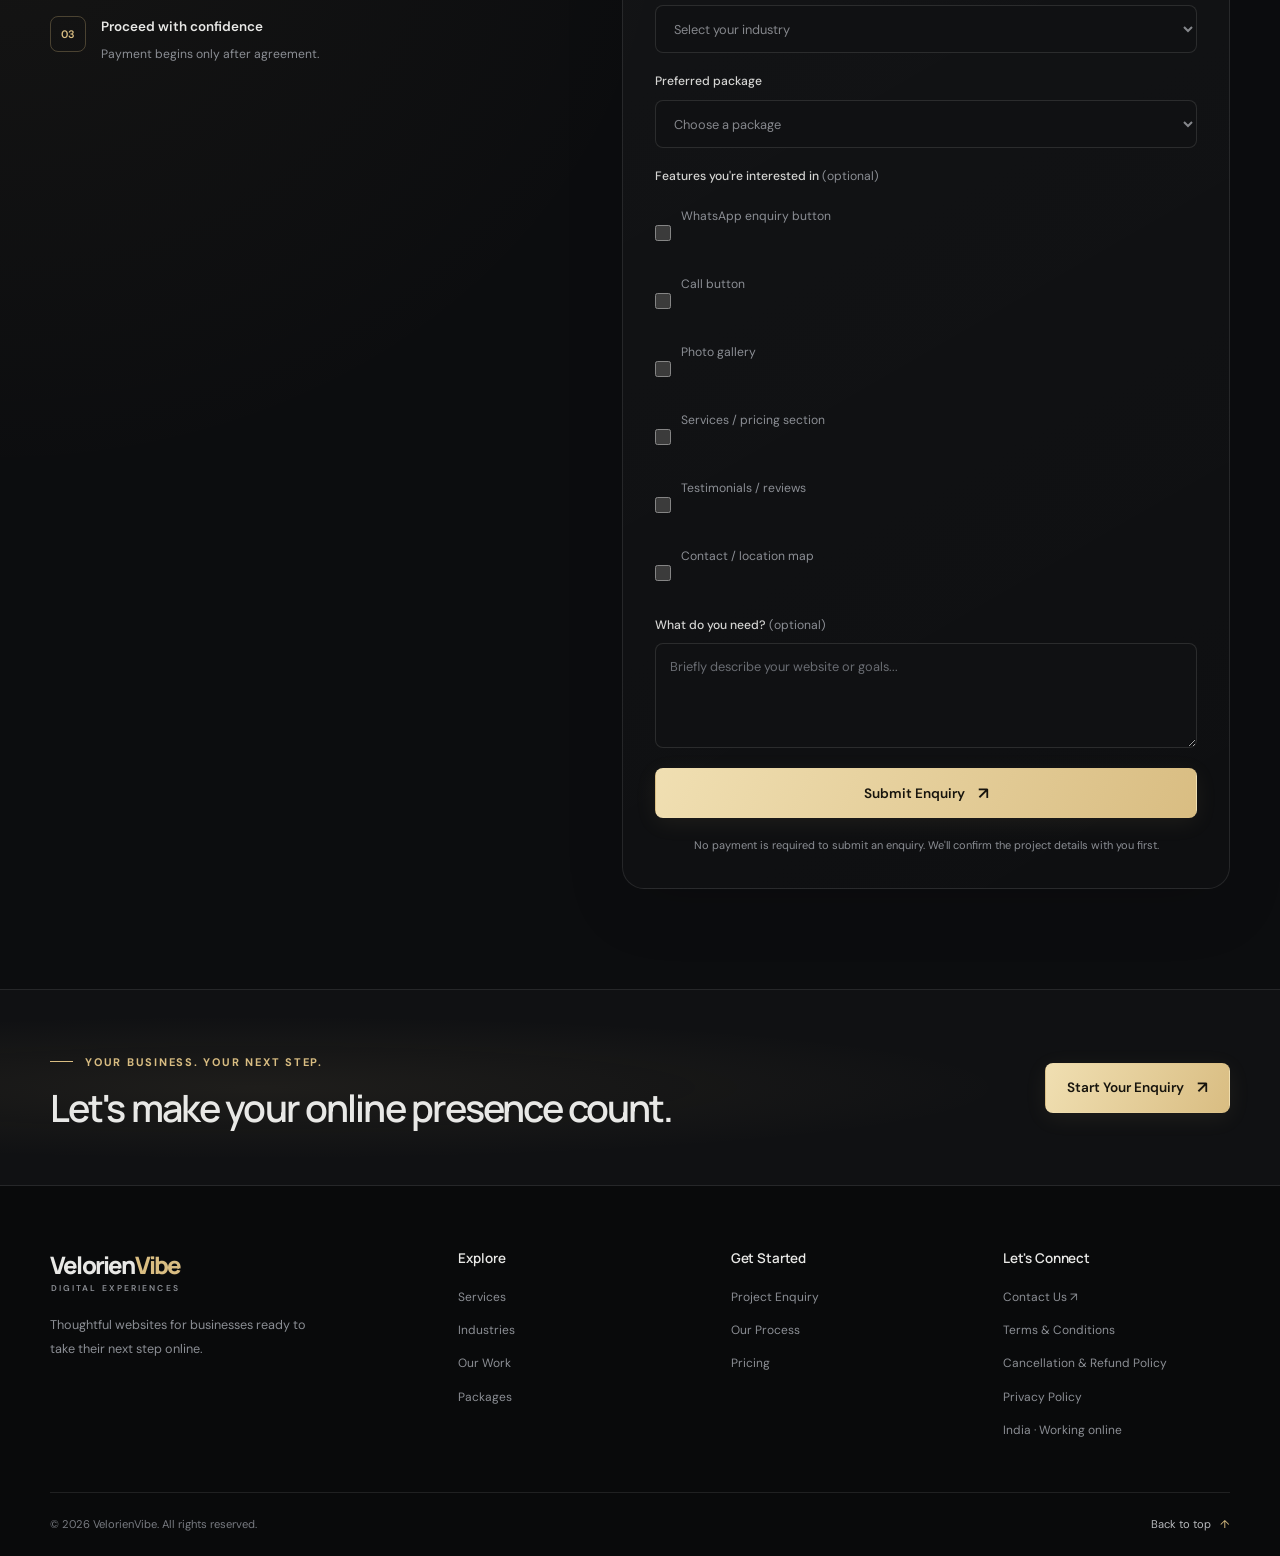
==== commit 68d965d3: "Optimize header logo for faster loading" ====
--- a/index.html
+++ b/index.html
@@ -31,7 +31,7 @@
 
             <a href="#top" class="brand" aria-label="VelorienVibe home">
                 <img
-                    src="images/velorienvibe-logo.png"
+                    src="images/velorienvibe-logo.webp"
                     alt="VelorienVibe — Build, Design, Grow"
                     class="brand-logo"
                     width="1600"
